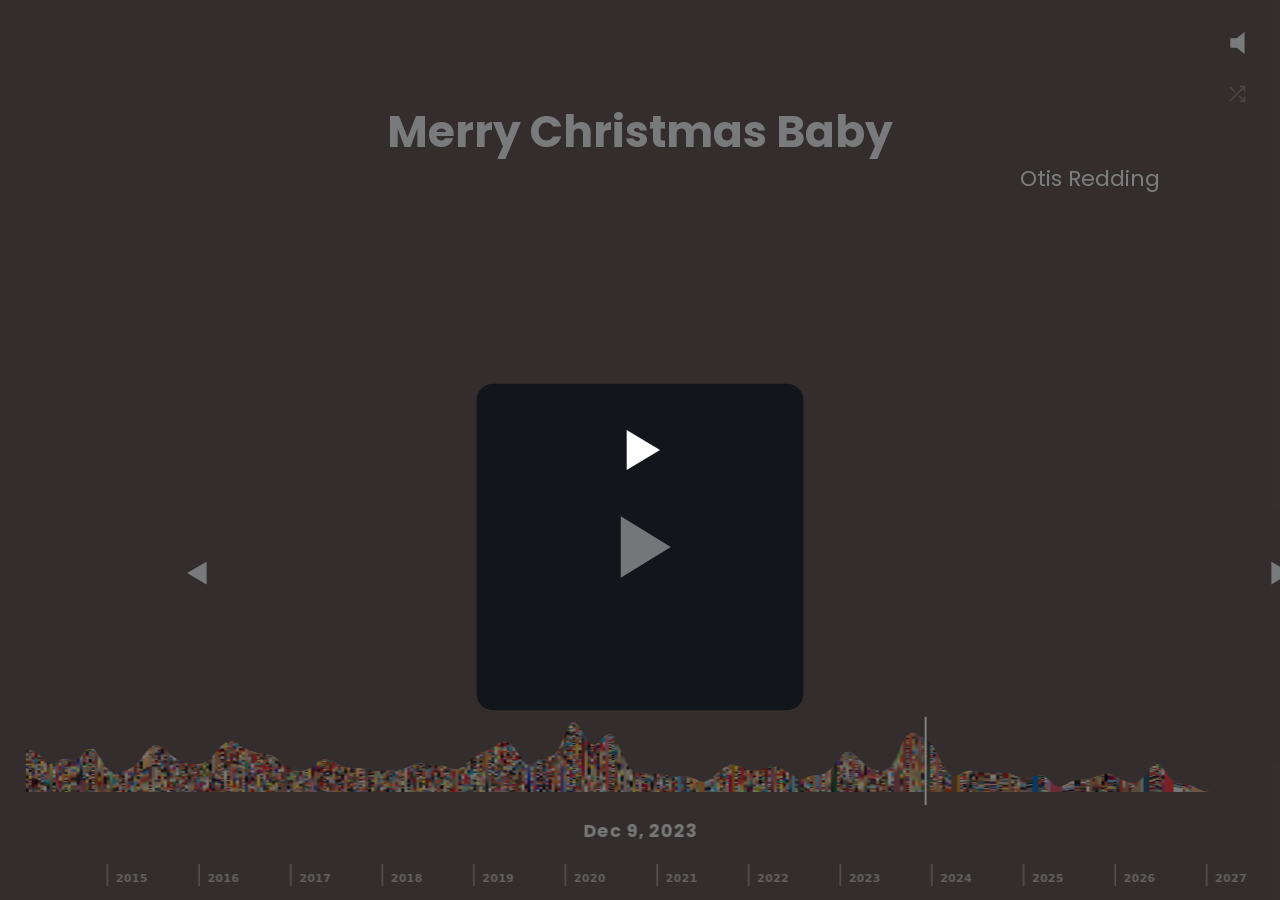
==== index.html @ dbf4e752 "Next / Last / shuffle step / song end skip the handoff delay; preconnect to api.spotify.com Co-Autho" ====
<!DOCTYPE html>
<html lang="en">
<head>
<meta charset="UTF-8">
<meta name="viewport" content="width=device-width, initial-scale=1.0, maximum-scale=1.0, user-scalable=no">
<title>SpottyPotty</title>
<!-- Dev-mode gating script, copied verbatim from .claude/TEMPLATE_DEV_PANEL.html
     (search "isDevAllowed" there if this ever needs to change -- keep both
     copies in sync, they can't share one declaration; see the template's own
     MAINTENANCE note). -->
<script>
    (function() {
        var isDevAllowed = location.protocol === 'file:' ||
            location.hostname === 'localhost' ||
            location.hostname === '127.0.0.1' ||
            new URLSearchParams(location.search).get('dev') === '1';
        if (isDevAllowed) document.documentElement.classList.add('dev-mode');
    })();
</script>
<link rel="preconnect" href="https://fonts.googleapis.com">
<link rel="preconnect" href="https://fonts.gstatic.com" crossorigin>
<link rel="stylesheet" href="https://fonts.googleapis.com/css2?family=Inter:wght@400;700&family=Roboto:wght@400;700&family=Montserrat:wght@400;700&family=Poppins:wght@400;700&family=Lato:wght@400;700&family=Raleway:wght@400;700&family=Nunito:wght@400;700&family=Space+Grotesk:wght@400;700&family=Oswald:wght@400;700&family=Bebas+Neue&family=Playfair+Display:wght@400;700&family=Merriweather:wght@400;700&family=Lora:wght@400;700&family=DM+Serif+Display&family=Pacifico&family=Permanent+Marker&family=Orbitron:wght@400;700&family=Space+Mono:wght@400;700&family=Caveat:wght@400;700&display=swap">
<!-- open the connection to Spotify's API early, so the first play request does not pay for the TLS handshake -->
<link rel="preconnect" href="https://api.spotify.com" crossorigin>
<link rel="stylesheet" href="src/style.css">
<link rel="stylesheet" href="lib/ui-engine/engine.css">
<link rel="stylesheet" href="src/app.css">
</head>
<body>


    <!-- PROJECT: your own game content goes above this block. -->

    <div id="appStage"></div>


    <button class="dev-toggle-btn" id="devToggleBtn" onclick="ensureDevPanelBuilt(); devPanel.classList.toggle('hidden')">DEV</button>

    <div class="dev-panel" id="devPanel">
        <div class="dev-panel-scroll-content">
            <div class="dev-header" id="devPanelHeader">
                <!-- Layout 2026-09-30: Sync | Copy | Reset | DEV label | Hotkey, Text Edit, Add Group, Delete, Undo, Redo, Collapse All, Collapse, Close (right). -->
                <button class="dev-header-icon-btn" id="devHeaderSyncBtn" onclick="saveDevPanelSettings()" title="Sync (Save) (S key)" data-hotkey-default="s">💾</button>
                <button class="dev-header-icon-btn" id="devHeaderCopyBtn" onclick="copyDevPanelSettings()" title="Copy Settings (C key)" data-hotkey-default="c">📋</button>
                <button class="dev-header-icon-btn" id="devHeaderResetBtn" onclick="resetDevPanelSettings()" title="Reset (R key)" data-hotkey-default="r">↺</button>
                <span class="dev-panel-title">DEV</span>
                <div class="dev-header-buttons">
                    <div class="dev-header-buttons-primary">
                    </div>
                    <div class="dev-header-buttons-secondary">
                        <button class="dev-header-icon-btn" id="devSetHotkeyBtn" title="Assign custom hotkeys to controls (click, then click a control to assign a hotkey)">⌨</button>
                        <button class="dev-header-icon-btn" id="devTextEditModeBtn" title="Toggle Label Rename Mode">✎</button>
                        <button class="dev-header-icon-btn" id="devAddGroupBtn" title="Add Group (right-click: select settings/groups to fold in)">+</button>
                        <button class="dev-header-icon-btn" id="devDeleteGroupBtn" title="Delete Group/Setting (click, then click a group or setting to delete it)">🗑</button>
                        <button class="dev-header-icon-btn" id="devUndoBtn" title="Undo (Ctrl+Z or U key) - undoes any dev panel change back to the last Sync" data-hotkey-default="u">↶</button>
                        <button class="dev-header-icon-btn" id="devRedoBtn" title="Redo (Ctrl+Shift+Z / Ctrl+Y or Y key) - redoes the last undone change" data-hotkey-default="y">↷</button>
                        <button class="dev-header-icon-btn" id="devCollapseAllBtn" title="Collapse All Groups">⊟</button>
                        <button class="dev-collapse-btn" id="devCollapseBtn" onclick="toggleDevPanelCollapsed()">▁</button>
                        <button class="dev-hide-btn" onclick="devPanel.classList.add('hidden')">X</button>
                    </div>
                </div>
            </div>

            <!-- Search (2026-09-17) - Ctrl+F-style finder for group/setting
                 names in the currently active tab, ported from DickoClicko.
                 See setupDevSearch()'s own comment for the full mechanism. -->
            <div class="dev-search-row">
                <input type="text" id="devSearchInput" class="dev-search-input" placeholder="Search..." autocomplete="off">
                <span class="dev-search-count" id="devSearchCount"></span>
            </div>

            <!-- Named Setting States (Save/Use/Rename/Delete/Set Default) -
                 per direct request, modeled on Hando's own preset
                 picker generalized to the whole panel's state - see
                 [JS-13b]'s own comment for the full account. Sits right
                 under Copy/Sync/Reset per that same request, and ABOVE
                 the Desktop/Mobile/Landscape tabs below so it stays put
                 regardless of which tab is active (direct request
                 2026-10-15). Wrapped in a collapsible "Saved Dev Settings"
                 group (2026-09-14, direct request, also making this whole
                 feature mandatory standard scaffolding - CLAUDE.md §12d)
                 - a single, PANEL-LEVEL group (not tripled per tab, unlike
                 Dev Panel/Debug - a saved state snapshot covers the whole
                 panel across all 3 tabs at once, so there's only ever one
                 of these, and the 3 tabs already share this one list by
                 construction). Deliberately NOT part of the per-tab
                 reorderable group system (setupDragReorder/section-order
                 persistence/drag-handle-injection are all scoped to
                 search inside #desktopTabContent etc. - this sits outside
                 all 3, same level as Copy/Sync/Reset and Text Edit Mode
                 below) - just reuses the plain .dev-section/-title/
                 -content markup for its collapse/expand behavior, since
                 toggleSection() itself has no dependency on where in the
                 DOM its target lives.
                 CORRECTED 2026-10-15: migrated off a bespoke <select> +
                 5 onclick-wired functions onto the SAME generic
                 type:'list-picker' control every Saved Poses/Cameras/etc.
                 already uses (buildSavedDevSettingsListPicker(), [JS-13b]
                 below) - gets Rename, multi-select Delete, and the new
                 runtime Default (CLAUDE.md §12r-adjacent) for free,
                 instead of re-deriving each one a second time for this
                 one bespoke control. The empty content div below is
                 populated by that function at init time. -->
            <div class="dev-section">
                <div class="dev-section-title" id="devSavedSettingsGroupTitle" onclick="toggleSection(this)">▶ Saved Dev Settings</div>
                <div class="dev-section-content collapsed" id="devSavedSettingsGroupContent"></div>
            </div>

            <!-- Text Edit Mode moved to a header icon button
                 (#devTextEditModeBtn, 2026-09-16) - no longer a standalone
                 checkbox row here. captureFullDevPanelState()/
                 applyFullDevPanelState() already track textEditModeEnabled
                 as its own top-level field regardless of where its control
                 lives in the DOM, so this move needed no change to
                 Copy/Sync/Reset. -->
            <div class="dev-tabs">
                <button class="dev-tab-btn active" id="devTabDesktopBtn" onclick="switchDevPanelTab('desktop')">DESKTOP</button>
                <button class="dev-tab-btn" id="devTabMobileBtn" onclick="switchDevPanelTab('mobile')">MOBILE</button>
                <button class="dev-tab-btn" id="devTabLandscapeBtn" onclick="switchDevPanelTab('landscape')">LANDSCAPE</button>
            </div>

            <div id="desktopTabContent">
                <!-- The built-in "Dev Panel" group is always placed FIRST
                     by default (its own static markup position, first
                     child of this tab, per CLAUDE.md Section 12i) - a
                     project's own render*Controls() calls only ever
                     APPEND new groups after it (see this file's own
                     top-of-file usage note step 3), so it stays first
                     unless a user explicitly drags it elsewhere. -->
                <div class="dev-section">
                    <div class="dev-section-title" onclick="toggleSection(this)" data-sid="Dev Panel">▶ Dev Panel</div>
                    <div class="dev-section-content collapsed"></div>
                </div>
                <!-- 2nd mandatory built-in group, same standing-scaffolding
                     status as "Dev Panel" above (CLAUDE.md §12i-1, added
                     2026-09-14, direct request: "any new project MUST
                     include the Dev Panel settings group as well as the
                     Debug Group") - holds the built-in Mouse Log feature
                     ([JS-13c], desktop-tab-only instance) plus whatever
                     debug toggles a project adds later. -->
                <div class="dev-section">
                    <div class="dev-section-title" onclick="toggleSection(this)" data-sid="Debug">▶ Debug</div>
                    <div class="dev-section-content collapsed"></div>
                </div>
                <!-- PROJECT: your own groups go here, or are appended by your own render*Controls() calls. -->
            </div>

            <div id="mobileTabContent" class="hidden">
                <div class="dev-section">
                    <div class="dev-section-title" onclick="toggleSection(this)" data-sid="Dev Panel">▶ Dev Panel</div>
                    <div class="dev-section-content collapsed"></div>
                </div>
                <div class="dev-section">
                    <div class="dev-section-title" onclick="toggleSection(this)" data-sid="Debug">▶ Debug</div>
                    <div class="dev-section-content collapsed"></div>
                </div>
            </div>

            <div id="landscapeTabContent" class="hidden">
                <div class="dev-section">
                    <div class="dev-section-title" onclick="toggleSection(this)" data-sid="Dev Panel">▶ Dev Panel</div>
                    <div class="dev-section-content collapsed"></div>
                </div>
                <div class="dev-section">
                    <div class="dev-section-title" onclick="toggleSection(this)" data-sid="Debug">▶ Debug</div>
                    <div class="dev-section-content collapsed"></div>
                </div>
            </div>
        </div>

        <div class="dev-panel-resize-edge edge-top" id="devPanelResizeTop"></div>
        <div class="dev-panel-resize-edge edge-bottom" id="devPanelResizeBottom"></div>
        <div class="dev-panel-resize-edge edge-left" id="devPanelResizeLeft"></div>
        <div class="dev-panel-resize-edge edge-right" id="devPanelResizeRight"></div>
        <div class="dev-panel-resize-corner corner-tl" id="devPanelResizeTL"></div>
        <div class="dev-panel-resize-corner corner-tr" id="devPanelResizeTR"></div>
        <div class="dev-panel-resize-corner corner-bl" id="devPanelResizeBL"></div>
        <div class="dev-panel-resize-corner corner-br" id="devPanelResizeBR"></div>
    </div>

    <!-- PROJECT: your own game content goes below this block. -->


    <script type="module" src="src/main.js"></script>
    <script src="src/devpanel/devPanel.js?v=1"></script>
</body>
</html>
---- src/style.css ----
/* ============================================================
   PART 1 -- verbatim from .claude/TEMPLATE_DEV_PANEL.html's <style>
   block. Fix a dev-panel bug in the template first (via
   .claude/scripts/edit-template-dev-panel.js), then re-copy this
   block -- don't patch it here directly (CLAUDE.md S12).
   ============================================================ */
    * { box-sizing: border-box; }
    body { margin: 0; font-family: sans-serif; background: #111; color: #eee; }

    /* ================================================================
       DEV PANEL — chrome only, no project-specific rules below this
       point until the bottom "caps toggle" block, which is itself
       generic (applies to whatever the panel's own text happens to be).
       ================================================================ */

    /* ============================================================
       [CSS-1] PANEL BOX — POSITION & SIZE
       ============================================================ */
    /* Position/size are held in 2 CSS custom properties (see JS,
       DEV_PANEL_LAYOUT) rather than plain inline styles, so a project
       can persist them (they're already included in the default
       localStorage save/load) without the panel's own code needing to
       know anything about how a project stores state. */
    .dev-panel {
        position: fixed;
        left: calc(var(--dev-panel-left-px, 20) * 1px);
        top: calc(var(--dev-panel-top-px, 20) * 1px);
        background: var(--dev-panel-bg-color, #000);
        opacity: var(--dev-panel-opacity, 1);
        color: #fff;
        padding: 15px;
        width: calc(var(--dev-panel-width-px, 340) * 1px);
        height: calc(var(--dev-panel-height-px, 520) * 1px);
        min-width: 160px;
        min-height: 120px;
        max-width: 92vw;
        max-height: 92vh;
        font-size: calc(var(--dev-setting-title-font-size-px, 12) * 1px);
        z-index: 99999;
        font-family: var(--dev-panel-font-family, monospace);
        border-left: 2px solid var(--dev-accent-color, #0ff);
        /* Hidden by default (not `flex`) so a non-dev visitor never
           sees this panel at all, even for a flash - see the tiny
           early <head> script's own comment. html.dev-mode below
           restores it; .dev-panel.hidden's own !important (search
           there) still wins over both when the D-key/hide-button
           toggle is used, regardless of dev-mode. */
        display: none;
        flex-direction: column;
        /* Native CSS `resize` is NOT reliably touch-draggable on mobile
           browsers, so this uses 8 custom pointer-events-driven handles
           (4 edges + 4 corners) instead — see setupPanelResizeHandle().
           overflow stays visible here (not on this element) so the
           handles' own negative-offset straddle-the-border portion
           isn't clipped away — see .dev-panel-scroll-content below for
           where the actual scrolling happens. */
        resize: none;
    }
    @media (max-width: 767px) {
        .dev-panel { max-width: 85vw; max-height: 80vh; }
    }
    .dev-panel-scroll-content {
        flex: 1;
        min-height: 0;
        overflow: auto;
        display: flex;
        flex-direction: column;
        scrollbar-color: var(--dev-accent-color, #0ff) #000;
        scrollbar-width: thin;
    }
    .dev-panel-scroll-content::-webkit-scrollbar { width: 10px; }
    .dev-panel-scroll-content::-webkit-scrollbar-track { background: #000; }
    .dev-panel-scroll-content::-webkit-scrollbar-thumb { background: var(--dev-accent-color, #0ff); border-radius: 5px; }

    /* ============================================================
       [CSS-2] COLLAPSED STATE
       ============================================================ */
    /* Collapsed = header-only (distinct from fully hidden, .dev-panel.hidden,
       toggled by the Hide button / D key). .dev-header lives INSIDE
       .dev-panel-scroll-content (needed for its own position:sticky),
       so this targets the scroll-content's children EXCEPT the header,
       not the wrapper itself — hiding the wrapper would hide the header
       (and its own re-expand button) too. */
    .dev-panel.panel-collapsed {
        height: auto !important;
        min-height: 0;
    }
    .dev-panel.panel-collapsed .dev-header {
        padding-bottom: 0;
        margin-bottom: 0;
        align-items: center;
        position: static;
    }
    .dev-panel.panel-collapsed .dev-panel-scroll-content {
        flex: 0 1 auto;
        overflow: visible;
    }
    .dev-panel.panel-collapsed .dev-panel-scroll-content > *:not(.dev-header),
    .dev-panel.panel-collapsed .dev-panel-resize-edge,
    .dev-panel.panel-collapsed .dev-panel-resize-corner {
        display: none !important;
    }

    /* ============================================================
       [CSS-3] RESIZE HANDLES — EDGES & CORNERS
       ============================================================ */
    /* 4 edge strips + 4 corner squares, straddling the panel's own
       border (-6px to +6px) rather than sitting flush inside it — a
       flush-inside handle falls short of the panel's true visual edge
       whenever a native scrollbar is rendering there (scrollbars
       intercept clicks before they ever reach the DOM). Corners sit
       above the edges (z-index) so a corner drag always wins over an
       adjacent edge's hit zone. Sized for real touch targets (20px,
       well under nothing — under the ~44px platforms recommend, but
       matching what real-device testing on this pattern converged on;
       widen further per-project if needed). */
    .dev-panel-resize-edge {
        position: absolute;
        z-index: 2;
        touch-action: none;
        -webkit-touch-callout: none;
    }
    .dev-panel-resize-edge.edge-top, .dev-panel-resize-edge.edge-bottom {
        left: 16px; right: 16px; height: 20px; cursor: ns-resize;
    }
    .dev-panel-resize-edge.edge-top { top: -6px; }
    .dev-panel-resize-edge.edge-bottom { bottom: -6px; }
    .dev-panel-resize-edge.edge-left, .dev-panel-resize-edge.edge-right {
        top: 16px; bottom: 16px; width: 20px; cursor: ew-resize;
    }
    .dev-panel-resize-edge.edge-left { left: -6px; }
    .dev-panel-resize-edge.edge-right { right: -6px; }

    .dev-panel-resize-corner {
        position: absolute;
        z-index: 3;
        width: 20px;
        height: 20px;
        touch-action: none;
        -webkit-touch-callout: none;
    }
    .dev-panel-resize-corner.corner-tl { top: -6px; left: -6px; cursor: nwse-resize; }
    .dev-panel-resize-corner.corner-tr { top: -6px; right: -6px; cursor: nesw-resize; }
    .dev-panel-resize-corner.corner-bl { bottom: -6px; left: -6px; cursor: nesw-resize; }
    .dev-panel-resize-corner.corner-br { bottom: -6px; right: -6px; cursor: nwse-resize; }

    /* Small visible grip icon per corner, inset 8px from the handle's
       own -6px-offset box so it sits inside the panel's real edge.
       Stripe direction matches each corner's own resize diagonal. */
    .dev-panel-resize-corner::after {
        content: ''; position: absolute; width: 7px; height: 7px; opacity: 0.7;
    }
    .dev-panel-resize-corner.corner-tl::after { top: 8px; left: 8px; }
    .dev-panel-resize-corner.corner-tr::after { top: 8px; right: 8px; }
    .dev-panel-resize-corner.corner-bl::after { bottom: 8px; left: 8px; }
    .dev-panel-resize-corner.corner-br::after { bottom: 8px; right: 8px; }
    .dev-panel-resize-corner.corner-tl::after, .dev-panel-resize-corner.corner-br::after {
        background-image: repeating-linear-gradient(135deg, var(--dev-accent-color, #0ff) 0 2px, transparent 2px 6px);
    }
    .dev-panel-resize-corner.corner-tr::after, .dev-panel-resize-corner.corner-bl::after {
        background-image: repeating-linear-gradient(45deg, var(--dev-accent-color, #0ff) 0 2px, transparent 2px 6px);
    }
    .dev-panel-resize-edge::after {
        content: ''; position: absolute; background: var(--dev-accent-color, #0ff); opacity: 0.7; border-radius: 1px;
    }
    .dev-panel-resize-edge.edge-top::after, .dev-panel-resize-edge.edge-bottom::after {
        left: 50%; top: 50%; width: 14px; height: 3px; transform: translate(-50%, -50%);
    }
    .dev-panel-resize-edge.edge-left::after, .dev-panel-resize-edge.edge-right::after {
        left: 50%; top: 50%; width: 3px; height: 14px; transform: translate(-50%, -50%);
    }

    /* ============================================================
       [CSS-4] HIDDEN STATE & TAB VISIBILITY
       ============================================================ */
    .dev-panel.hidden { display: none !important; }
    /* Restores visibility for a dev-allowed visitor only - see the
       tiny early <head> script that sets this class, and .dev-panel's
       own base-rule comment above. */
    html.dev-mode .dev-panel { display: flex; }

    /* Tab-content visibility, one rule per registered tab. If you add/
       rename tabs (see DEV_PANEL_TABS in the JS), add a matching rule
       here — this couldn't be written as one generic attribute selector
       cleanly without extra plumbing, so it's left as literal per-tab
       rules matching DEV_PANEL_TABS' own default 3 names. */
    #desktopTabContent.hidden, #mobileTabContent.hidden, #landscapeTabContent.hidden {
        display: none !important;
    }

    /* ============================================================
       [CSS-5] HEADER — TITLE, DRAG BAR, COLLAPSE/HIDE BUTTONS
       ============================================================ */
    /* Header: drag handle for moving the panel. The whole bar is the
       hit-target (not just the title text) — see the pointerdown
       listener's own button-guard in JS for why buttons still work
       normally. touch-action:none + the -webkit- prefixed selection/
       callout suppression are all needed for a reliable touch-drag on
       iOS Safari specifically (confirmed via real device testing). */
    .dev-header {
        cursor: grab;
        user-select: none;
        -webkit-user-select: none;
        -webkit-touch-callout: none;
        touch-action: none;
        margin-bottom: 10px;
        color: #0ff;
        font-weight: bold;
        /* Own background, decoupled from the panel body's Background
           Color (previously just inherited through since this had none
           of its own) — Accent Color #2, direct request 2026-09-28. */
        background: var(--dev-accent-color-2, #26253a);
        position: sticky;
        top: 0;
        /* No explicit z-index here before - `position: sticky` alone
           keeps an element visually PINNED during scroll, but doesn't
           guarantee it PAINTS above its siblings: with both at the
           default z-index:auto, normal DOM-order stacking applies, and
           later siblings (every row/group below the header, scrolled up
           to visually overlap it) paint on top. Ported from Clicko
           (2026-09-19, "The top label and all its buttons should always
           display above everything else within. right now when i scroll
           down, the contents block the label buttn"). Comfortably above
           anything else inside .dev-panel-scroll-content (the highest
           sibling z-index there, .dev-group-drag-handle, is 1). */
        z-index: 50;
        background: rgba(0,0,0,0.95);
        padding-bottom: 10px;
        display: flex;
        justify-content: space-between;
        align-items: flex-start;
    }
    .dev-header.dragging { cursor: grabbing; }
    .dev-panel-title {
        font-size: calc(var(--dev-panel-title-font-size-px, 16) * 1px);
        color: var(--dev-panel-title-text-color, #fff);
        letter-spacing: calc(var(--dev-panel-title-letter-spacing-px, 0) * 1px);
        line-height: var(--dev-panel-title-line-height, 1.2);
    }
    /* Bold/Capitalize toggle classes for the panel's own big "DEV" title -
       ported from Clicko's own Dev Panel group (2026-09-14, making its
       current settings the template's new standard). Class-toggle, same
       mechanism as the existing 4 caps-text toggles below - font-weight/
       text-transform have no "conditional on a custom property" form. */
    .dev-panel.dev-bold-title .dev-panel-title { font-weight: bold; }
    .dev-panel.dev-caps-title-text .dev-panel-title { text-transform: uppercase; }
    .dev-header-buttons { display: flex; gap: 4px; }
    /* The 2 button sub-containers (see the header's own HTML comment for
       the full reasoning) sit side by side on desktop, in DOM order
       (secondary then primary — Edit Text...Redo, then Copy...Close),
       reading as ONE continuous left-to-right sequence. */
    .dev-header-buttons-secondary, .dev-header-buttons-primary { display: flex; gap: 4px; }
    @media (max-width: 767px) {
        /* Same DOM order, but flipped top-to-bottom instead of left-to-
           right: primary (2nd in DOM) renders ON TOP, secondary (1st in
           DOM) renders BELOW — exactly the requested mobile split (top:
           Copy/Reset/Save/Minimize/Close; bottom: the other 6) — without
           reordering the DOM or duplicating any button. */
        .dev-header-buttons { flex-direction: column-reverse; align-items: stretch; gap: 4px; }
        .dev-header-buttons-secondary, .dev-header-buttons-primary { flex-wrap: wrap; justify-content: flex-end; }
    }
    .dev-hide-btn, .dev-collapse-btn, .dev-header-icon-btn {
        /* Decoupled from Accent Color to its own Button Color, direct
           request 2026-09-28. */
        background: var(--dev-button-color, #3a3a4a);
        /* Was a fixed #000 - decoupled to the same Button Text Color
           control every other dev-panel button below now uses
           (2026-09-14, matching Clicko's current Dev Panel group). */
        color: var(--dev-panel-button-text-color, #000);
        border: none;
        border-radius: 3px;
        width: 22px;
        min-height: calc(var(--dev-button-height-px, 22) * 1px);
        padding-top: calc(var(--dev-button-text-border-px, 0) * 1px);
        padding-bottom: calc(var(--dev-button-text-border-px, 0) * 1px);
        display: flex;
        align-items: center;
        justify-content: center;
        font-size: 14px;
        line-height: var(--dev-button-text-line-height, 1.2);
        letter-spacing: calc(var(--dev-button-text-letter-spacing-px, 0) * 1px);
        cursor: pointer;
        flex-shrink: 0;
    }
    .dev-hide-btn:hover, .dev-collapse-btn:hover, .dev-header-icon-btn:hover { filter: brightness(1.3); }
    /* Text Edit Mode's own ON state (no native checkbox anymore - see
       #devTextEditModeBtn's own JS comment) and Add Group's "armed"
       (right-clicked, waiting for a selection) state both read the same
       way - a visibly pressed/inverted look distinct from the plain
       icon-button default above. */
    .dev-header-icon-btn.active, .dev-header-icon-btn.armed {
        outline: 2px solid var(--dev-panel-button-text-color, #000);
        outline-offset: -2px;
    }

    /* ============================================================
       [CSS-HOTKEYS] HOTKEY BADGE STYLING
       ============================================================ */
    .dev-hotkey-badge {
        display: inline-block;
        font-size: 10px;
        font-weight: bold;
        padding: 2px 6px;
        border-radius: 3px;
        background-color: rgba(100, 150, 255, 0.3);
        color: var(--dev-panel-button-text-color, #000);
        border: 1px solid rgba(100, 150, 255, 0.6);
        margin-right: 4px;
        white-space: nowrap;
        cursor: pointer;
    }
    .dev-hotkey-badge:hover {
        background-color: rgba(100, 150, 255, 0.5);
        border-color: rgba(100, 150, 255, 0.9);
    }

    .dev-hotkey-input {
        width: 40px;
        height: 20px;
        padding: 2px 4px;
        font-size: 12px;
        margin-right: 4px;
        border: 2px solid rgba(100, 150, 255, 0.8);
        background-color: rgba(100, 150, 255, 0.1);
        color: var(--dev-panel-button-text-color, #000);
        border-radius: 3px;
    }

    /* ============================================================
       [CSS-6] TABS
       ============================================================ */
    .dev-tabs { display: flex; gap: 4px; margin: 8px 0; }
    .dev-tab-btn {
        flex: 1;
        background: #222;
        /* Was --dev-accent-color, both here and in .active below - now a
           dedicated Tab Text Color control that follows the SAME value
           regardless of active/pressed state (2026-09-14, matching
           Clicko's own current Dev Panel group - direct follow-up there:
           "make them all follow the text color i set regardless of press
           state"). */
        color: var(--dev-tab-text-color, #0ff);
        border: 1px solid var(--dev-accent-color, #0ff);
        border-radius: 3px;
        min-height: calc(var(--dev-button-height-px, 22) * 1px);
        padding-top: calc(var(--dev-button-text-border-px, 0) * 1px);
        padding-bottom: calc(var(--dev-button-text-border-px, 0) * 1px);
        display: flex;
        align-items: center;
        justify-content: center;
        font-family: var(--dev-panel-font-family, monospace);
        font-size: calc(var(--dev-tab-font-size-px, 12) * 1px);
        letter-spacing: calc(var(--dev-tab-text-letter-spacing-px, 0) * 1px);
        line-height: var(--dev-tab-line-height, 1.2);
        cursor: pointer;
    }
    .dev-panel.dev-bold-tab .dev-tab-btn { font-weight: bold; }
    .dev-tab-btn.active { background: var(--dev-accent-color, #0ff); color: var(--dev-tab-text-color, #000); }

    /* "+ Add Group" - styled like the tab buttons above (same border/
       font/bold/height), but background is the group-label-bar's own
       color (--dev-group-label-bg-color, also driving .dev-section-title
       below) instead of the tabs' plain #222 - per direct request, so
       the button visually reads as "the thing that adds one of these
       label bars." Margin top/bottom both 10px so the gap between this
       button and the tab row above it equals the gap between the tab
       row and the Copy/Sync/Reset row above THAT (8px .dev-tabs margin +
       10px here = 18px either side) - per direct request. */
    .dev-add-group-btn {
        display: flex;
        width: 100%;
        background: var(--dev-group-label-bg-color, #134e4a);
        /* Text color deliberately decoupled from --dev-accent-color
           (border still uses accent, unchanged) - Accent Color and
           Group Label Bg Color are two independently user-editable
           pickers that can legitimately end up equal, which makes this
           button's text invisible against its own background while the
           accent-colored border still makes it look like a working,
           empty button (real incident: Clicko's own deployed panel hit
           this exact collision - see its own copy of this comment).
           Same fix as .dev-section-title's own Group Text Color control
           - text color for anything painted on --dev-group-label-bg-color
           must never itself be --dev-accent-color. */
        color: var(--dev-panel-non-title-text-color, #fff);
        border: 1px solid var(--dev-accent-color, #0ff);
        border-radius: 3px;
        min-height: calc(var(--dev-button-height-px, 22) * 1px);
        padding-top: calc(var(--dev-button-text-border-px, 0) * 1px);
        padding-bottom: calc(var(--dev-button-text-border-px, 0) * 1px);
        align-items: center;
        justify-content: center;
        font-family: var(--dev-panel-font-family, monospace);
        font-size: calc(var(--dev-tab-font-size-px, 12) * 1px);
        font-weight: bold;
        letter-spacing: calc(var(--dev-tab-text-letter-spacing-px, 0) * 1px);
        cursor: pointer;
        margin: 10px 0;
    }
    .dev-add-group-btn:hover { filter: brightness(1.3); }

    /* ============================================================
       [CSS-7] TOGGLE BUTTON & COPY/SAVE/RESET BUTTONS
       ============================================================ */
    .dev-toggle-btn {
        /* Hidden by default, same reasoning/mechanism as .dev-panel's
           own comment above - html.dev-mode restores it. */
        display: none;
        position: fixed;
        bottom: 10px;
        right: 10px;
        z-index: 100000;
        background: var(--dev-accent-color, #0ff);
        color: var(--dev-panel-button-text-color, #000);
        border: none;
        border-radius: 4px;
        padding: 6px 10px;
        font-family: monospace;
        font-size: 11px;
        font-weight: bold;
        cursor: pointer;
        opacity: 0.85;
    }
    html.dev-mode .dev-toggle-btn { display: inline-block; }
    .dev-toggle-btn:hover { opacity: 1; }

    .dev-buttons { display: flex; align-items: center; gap: 5px; margin-bottom: 10px; }
    .dev-save-sync-status { font-size: calc(var(--dev-setting-title-font-size-px, 12) * 1px); white-space: nowrap; flex-shrink: 0; }
    .dev-buttons button {
        flex: 1;
        min-height: calc(var(--dev-button-height-px, 22) * 1px);
        padding-top: calc(var(--dev-button-text-border-px, 0) * 1px);
        padding-bottom: calc(var(--dev-button-text-border-px, 0) * 1px);
        display: flex;
        align-items: center;
        justify-content: center;
        font-size: calc(var(--dev-button-text-font-size-px, 10) * 1px);
        background: var(--dev-button-color, #3a3a4a);
        /* Was a fixed #000 - decoupled to its own independent Button Text
           Color control (2026-09-14, matching Clicko's current Dev Panel
           group). */
        color: var(--dev-panel-button-text-color, #000);
        border: none;
        border-radius: 3px;
        cursor: pointer;
        letter-spacing: calc(var(--dev-button-text-letter-spacing-px, 0) * 1px);
        line-height: var(--dev-button-text-line-height, 1.2);
    }
    .dev-panel.dev-bold-button .dev-buttons button,
    .dev-panel.dev-bold-button .dev-hide-btn,
    .dev-panel.dev-bold-button .dev-collapse-btn {
        font-weight: bold;
    }
    .dev-buttons button:hover { filter: brightness(1.3); }

    /* Dev panel search (2026-09-17) - Ctrl+F-style group/setting finder,
       ported from DickoClicko's own dpSearchInput/dpSearchCount, adapted
       to this template's tab-scoped .dev-section/.dev-row DOM shape (see
       setupDevSearch()'s own comment for the full mechanism/adaptation
       notes). Sits between Copy/Sync/Reset and "Saved Dev Settings" -
       panel-level chrome, not tripled per tab. */
    .dev-search-row { display: flex; align-items: center; gap: 5px; margin-bottom: 10px; }
    .dev-search-input {
        flex: 1;
        min-width: 0;
        min-height: calc(var(--dev-button-height-px, 22) * 1px);
        font-size: calc(var(--dev-setting-title-font-size-px, 12) * 1px);
        background: #0f0f18;
        color: var(--dev-panel-non-title-text-color, #aaa);
        border: 1px solid var(--dev-accent-color, #0ff);
        border-radius: 3px;
        padding: 2px 6px;
    }
    .dev-search-count { flex-shrink: 0; font-size: calc(var(--dev-setting-title-font-size-px, 12) * 0.85px); color: var(--dev-panel-non-title-text-color, #aaa); min-width: 40px; text-align: right; }
    /* Only the CURRENT match is ever highlighted at a time (see
       setupDevSearch()'s own comment on why) - outline, not border, so it
       never shifts layout, same reasoning as .dev-selected. */
    .dev-search-highlight-active {
        outline: 2px solid #ffb400;
        outline-offset: 1px;
        background: color-mix(in srgb, #ffb400 25%, transparent);
        border-radius: 2px;
    }

    /* ============================================================
       [CSS-8] GROUPS & SETTING ROWS
       ============================================================ */
    /* position:relative — positioning context for .dev-group-drag-handle
       below, a SIBLING of .dev-section-title (not a child — the title's
       own rename mechanism rewrites its entire textContent, which would
       silently delete a child element the first time a group is ever
       renamed; same reasoning the group-cascade checkbox's own
       withPreservedTitleCheckbox() helper exists for — but a checkbox
       that belongs INSIDE the title's own text flow needs that preserve/
       restore treatment, while an icon that just needs to sit in a fixed
       corner is simpler as a plain sibling, no reattachment machinery
       needed at all). */
    .dev-section { margin-bottom: 15px; position: relative; }
    /* Direct request 2026-09-28: this ONE group's title uses Accent
       Color #2 specifically, rather than the generic Group Label
       Background Color every other group's title uses. */
    #devSavedSettingsGroupTitle { background: var(--dev-accent-color-2, #26253a); }
    .dev-section-title {
        /* FIX (found on Handyset, 2026-09-21 -- same "genuine template
           bug" class as the group-cascade-checkbox display:none fix
           above): .dev-group-cascade-checkbox is appended as a CHILD of
           this element (title.appendChild(...) in the JS below) and
           positioned `position:absolute; top:50%; right:52px` -- but this
           rule never declared its own `position`, so it defaulted to
           `static` and the checkbox's absolute positioning escaped past
           it to the next positioned ancestor, `.dev-section` (spanning
           the WHOLE group including all its content, not just the title
           bar). `top:50%` then resolved against that much taller box,
           visually landing the checkbox somewhere in the middle of the
           group's own settings rows on any project this template ships
           to -- a literal "ghost checkbox" floating among unrelated
           controls, reported live on Handyset both as "ghost checkboxes"
           and, separately, as "some checkboxes aren't aligned to the
           right edge of the dev panel" (the same bug, two symptoms).
           `position:relative` here gives the checkbox the correct, much
           smaller anchor (this title bar itself), so top:50%/right:52px
           now center it vertically in the title bar and flush it against
           the title bar's own right inner edge, in the same reserved
           right-padding strip as the lock icon (right:8px) and undock
           button (right:30px) below. Live-verified on Handyset at 2
           different nesting depths (a top-level group and a nested
           subgroup) after this fix -- both checkboxes landed on their own
           title bars, correctly aligned to each other. */
        position: relative;
        /* Was a fixed accent-color reference - decoupled to its own
           independent Group Text Color control (2026-09-14, matching
           Clicko's own current Dev Panel group, which made this exact
           change for the same "shouldn't have to be tied to Accent
           Color" reason). */
        color: var(--dev-panel-group-text-color, #0ff);
        font-size: calc(var(--dev-group-title-font-size-px, 13) * 1px);
        letter-spacing: calc(var(--dev-group-text-letter-spacing-px, 0) * 1px);
        line-height: var(--dev-group-text-line-height, 1.2);
        margin-bottom: 8px;
        cursor: pointer;
        user-select: none;
        /* Left padding widened to reserve room for .dev-group-drag-handle
           (absolutely positioned at left:8px) so it doesn't sit on top of
           the collapse arrow (▼/▶), always the title's own first
           character. */
        padding: 5px 5px 5px 22px;
        background: var(--dev-group-label-bg-color, #134e4a);
        border-radius: 3px;
        /* The title itself is no longer a drag handle — reordering now
           starts only from the dedicated .dev-group-drag-handle icon
           (per CLAUDE.md §12n's own "the far-left icon only" convention,
           ported from Clicko's own identical fix — see that project's
           CHANGELOG for the direct request this came from). Since
           nothing here starts a drag anymore, the old touch-action
           tradeoff this comment used to document doesn't apply to THIS
           element at all — it moved to the new handle icon itself, which
           is small enough that marking IT touch-action:none doesn't cost
           scrolling the rest of the panel the way marking the whole
           title bar once would have. */
    }
    .dev-section-title:hover { filter: brightness(1.3); }
    /* font-weight was previously a hardcoded, always-on "bold" - now a
       real toggle (default true, matching Clicko's own groupBold
       default), same class-toggle mechanism as the 4 existing caps-text
       toggles below. */
    .dev-panel.dev-bold-group .dev-section-title { font-weight: bold; }
    /* Corrected 2026-09-16 (direct report: "the group and settings drag
       icon has weird placement throughout. for subfolders, its too far
       left, for top level folders its slightly too far to the right and
       too high. they should always be centered in the empty space
       between the title and the edge of the box"). The old version used
       fixed top:5px/left:8px offsets tuned by eye for ONE nesting depth -
       wrong at every OTHER depth, since a nested .dev-section-title runs
       at 0.85x font-size (see ".dev-section-content > .dev-section >
       .dev-section-title" below) while the icon's own left offset never
       adjusted for that. Now spans the FULL reserved gutter - top:0,
       bottom:0 (full title-bar height) and width:22px (exactly
       .dev-section-title's own padding-left reservation, unchanged by
       nesting depth) - and centers its glyph inside that box with flex,
       so it's correctly centered at every depth and every group-title
       font size, not just the one this was originally eyeballed against. */
    .dev-group-drag-handle {
        position: absolute;
        top: 0;
        left: 0;
        width: 22px;
        /* Corrected 2026-09-16: `bottom: 0` (spanning .dev-section's own
           FULL height, positioning-context ancestor) made the handle
           stretch down the entire group INCLUDING all its content/nested
           subgroups, not just the title bar - confirmed live via
           getBoundingClientRect() (a content-heavy group's handle was
           ~350px tall, vertically centered nowhere near the actual
           title). This mirrors .dev-section-title's OWN box-height
           formula exactly instead (10px = its 5px top + 5px bottom
           padding, plus font-size * line-height for its one line of
           text) so the handle's box is always exactly as tall as the
           title bar it sits beside, at any font-size setting - flex
           centering inside that exact-height box is then genuinely
           correct, not just close. The 0.85x nested-title font-size
           override two rules below has its own matching handle-height
           override right after it, for the same reason. */
        height: calc(10px + var(--dev-group-title-font-size-px, 13) * 1px * var(--dev-group-text-line-height, 1.2));
        display: flex;
        align-items: center;
        justify-content: center;
        font-size: calc(var(--dev-group-title-font-size-px, 13) * 1px);
        line-height: 1;
        cursor: grab;
        user-select: none;
        z-index: 1;
        opacity: 0.75;
        touch-action: none;
    }
    .dev-group-drag-handle:hover { opacity: 1; }
    .dev-group-drag-handle:active { cursor: grabbing; }
    /* Undock (2026-09-19, direct request: "next to the lock button per
       settings group, provide a 'undock' button that undocks that one
       setting group and allows me to use it, visibly as a differetn
       panel" - clarified "lock button" meant the group-level cascade
       sync checkbox, which sits inline right after the title TEXT, not
       at a fixed edge - see .dev-group-cascade-checkbox's own comment).
       Positioned like .dev-group-drag-handle above (a plain SIBLING of
       .dev-section-title, never a child - same "never needs preserve/
       reattach across a textContent rewrite" reasoning), mirrored to the
       title bar's RIGHT edge instead of its left, which is where the
       cascade checkbox visually ends up for most title lengths anyway -
       see toggleGroupUndock()'s own comment for the undock/dock
       mechanism itself. */
    /* Lock icon (2026-09-19, ported from Clicko - "add a lock icon that i
       can select. If selected, the settings within that group cannot be
       reordered or moved into another group"). Deliberately a SIBLING of
       .dev-section-title (added by JS, not a child of it) - same rename-
       survival reasoning as .dev-group-drag-handle/.dev-group-undock-btn
       above. Rightmost of the 3 title-bar icons, per direct layout
       request ("in order from right to left... Lock icon... Undock/Dock
       button... Then the single checkbox"). */
    .dev-group-lock-icon {
        position: absolute;
        top: 5px;
        right: 8px;
        font-size: calc(var(--dev-group-title-font-size-px, 13) * 1px);
        line-height: 1;
        cursor: pointer;
        user-select: none;
        z-index: 1;
        opacity: 0.75;
    }
    .dev-group-lock-icon:hover { opacity: 1; }
    /* Locked groups get the OPPOSITE hover behavior of an unlocked one -
       same as Clicko's own identical rule/reasoning. */
    .dev-group-lock-icon.locked { opacity: 1; }
    .dev-group-lock-icon.locked:hover { opacity: 0.5; }
    /* Shifted from right:0 to right:30px (2026-09-19) to make room for the
       Lock icon above, per the same layout request - middle of the 3. */
    .dev-group-undock-btn {
        position: absolute;
        top: 0;
        right: 30px;
        width: 22px;
        height: calc(10px + var(--dev-group-title-font-size-px, 13) * 1px * var(--dev-group-text-line-height, 1.2));
        display: flex;
        align-items: center;
        justify-content: center;
        font-size: calc(var(--dev-group-title-font-size-px, 13) * 1px);
        line-height: 1;
        cursor: pointer;
        user-select: none;
        z-index: 1;
        opacity: 0.75;
        /* Direct request 2026-09-28. */
        color: var(--dev-accent-color-3, #7ec8e3);
    }
    .dev-group-undock-btn:hover { opacity: 1; }
    .dev-section-content > .dev-section > .dev-group-undock-btn {
        height: calc(10px + var(--dev-group-title-font-size-px, 13) * 0.85px * var(--dev-group-text-line-height, 1.2));
    }
    /* Widened from 5px to 26px to reserve room for the undock button
       above, mirroring the LEFT padding's own 22px reservation for the
       drag handle - widened again (2026-09-19) from 26px to 78px to also
       fit the Lock icon and the now-absolutely-positioned cascade
       checkbox, both landing in this same reserved strip. */
    .dev-section-title {
        padding-right: 78px;
    }
    /* A group's title/content while it's living inside its own floating
       panel instead of the main dev panel - dims the (now-redundant,
       since the floating panel has its own) drag handle and hides the
       undock button's stale state briefly during the move; mostly a
       marker class for other selectors/JS to key off if needed later. */
    .dev-section.dev-group-undocked {
        opacity: 0.97;
    }
    /* Floating panel a group's content lives in while undocked. Mirrors
       .dev-panel's own visual chrome (background/border/font) but with
       independent position/size, held as plain inline styles (not the
       --dev-panel-*-px custom properties, which are specific to the ONE
       main panel) since multiple groups can be undocked into multiple
       independent floating panels at once. Session-only by design - no
       persistence across reload (see toggleGroupUndock()'s own comment) -
       so it deliberately does NOT hook into the localStorage save/load
       path the main panel's own position/size does. */
    .dev-undock-panel {
        position: fixed;
        background: var(--dev-panel-bg-color, #000);
        color: #fff;
        padding: 15px;
        min-width: 160px;
        min-height: 120px;
        max-width: 92vw;
        max-height: 92vh;
        font-size: calc(var(--dev-setting-title-font-size-px, 12) * 1px);
        z-index: 99999;
        font-family: var(--dev-panel-font-family, monospace);
        border-left: 2px solid var(--dev-accent-color, #0ff);
        display: flex;
        flex-direction: column;
        resize: none;
    }
    .dev-undock-panel-header {
        cursor: grab;
        user-select: none;
        -webkit-user-select: none;
        touch-action: none;
        margin-bottom: 10px;
        color: #0ff;
        font-weight: bold;
        display: flex;
        justify-content: space-between;
        align-items: center;
        flex-shrink: 0;
        gap: 8px;
    }
    .dev-undock-panel-header.dragging { cursor: grabbing; }
    .dev-undock-panel-dock-btn {
        background: var(--dev-accent-color, #0ff);
        color: var(--dev-panel-button-text-color, #000);
        border: none;
        border-radius: 3px;
        cursor: pointer;
        padding: 2px 8px;
        font-size: 14px;
        flex-shrink: 0;
    }
    .dev-undock-panel-body {
        flex: 1;
        min-height: 0;
        overflow: auto;
        scrollbar-color: var(--dev-accent-color, #0ff) #000;
        scrollbar-width: thin;
    }
    .dev-undock-panel-body::-webkit-scrollbar { width: 10px; }
    .dev-undock-panel-body::-webkit-scrollbar-track { background: #000; }
    .dev-undock-panel-body::-webkit-scrollbar-thumb { background: var(--dev-accent-color, #0ff); border-radius: 5px; }
    .dev-section-content { display: block; margin-left: 5px; }
    /* Nested-group styling, unlimited depth (see setupDragReorder's own
       comment near devGroupNestingDepth) — a pure structural selector, no
       JS class-toggling needed. Matches a .dev-section at ANY depth, so
       indent/border-left stack additively the deeper a group nests. */
    .dev-section-content > .dev-section {
        padding-left: 10px;
        border-left: 2px solid rgba(0, 255, 255, 0.25);
    }
    .dev-section-content > .dev-section > .dev-section-title {
        font-size: calc(var(--dev-group-title-font-size-px, 13) * 0.85px);
    }
    /* Matches the 0.85x nested title font-size override directly above -
       see .dev-group-drag-handle's own comment for why this has to track
       the title's real box height exactly, not just its font-size. */
    .dev-section-content > .dev-section > .dev-group-drag-handle {
        height: calc(10px + var(--dev-group-title-font-size-px, 13) * 0.85px * var(--dev-group-text-line-height, 1.2));
    }
    /* An empty group (freshly added, or everything dragged out of it)
       needs a visible/hittable drop target even at 0 rows. */
    .dev-section-content:empty {
        min-height: 24px;
        border: 1px dashed var(--dev-accent-color, #0ff);
        opacity: 0.5;
    }
    .dev-section-content.collapsed { display: none; }

    .dev-row { display: flex; align-items: center; gap: 8px; margin-bottom: 8px; flex-wrap: wrap; }
    /* Shift+click multi-select, for folding a mix of settings/groups
       into a new group on "+ Add Group" - see setupDevGroupSelection()
       and addDevGroup()'s own comments. Outline (not border) so it never
       shifts layout/box size; a faint accent-tinted background makes a
       selected group's whole content area read as selected too, not
       just its title bar. */
    .dev-row.dev-selected, .dev-section.dev-selected {
        outline: 2px solid var(--dev-accent-color, #0ff);
        outline-offset: 2px;
        background: color-mix(in srgb, var(--dev-accent-color, #0ff) 12%, transparent);
        border-radius: 3px;
    }
    /* Dynamic Mobile/Landscape visibility/independence checkboxes -
       [JS-4b0]. Pushed to the row's own far right (margin-left:auto)
       so they read as a distinct "meta" control, separate from the
       row's own value controls; the group-level cascade version sits
       inline right after a section title's own text instead (no
       margin-left:auto there - see its own selector below). */
    /* Every checkbox in the panel — registered controls included —
       shares this one color, decoupled from Accent Color, per direct
       request 2026-09-28 (Accent Color #3). The 3 special-purpose rules
       below repeat it explicitly for clarity, but this alone already
       covers them. */
    .dev-panel input[type="checkbox"] { accent-color: var(--dev-accent-color-3, #7ec8e3); }
    .dev-visibility-checkbox, .dev-independence-checkbox {
        margin-left: auto;
        accent-color: var(--dev-accent-color-3, #7ec8e3);
        cursor: pointer;
        flex-shrink: 0;
    }
    /* Absolutely positioned (2026-09-19, was inline margin-left/vertical-
       align) - leftmost of the 3 title-bar icons, per direct layout
       request ("in order from right to left... Lock icon... Undock/Dock
       button... Then the single checkbox"). Still a CHILD of
       .dev-section-title (unchanged - still needs withPreservedTitleCheckbox()'s
       own preserve/reattach across a textContent rewrite), but position:
       absolute takes it out of that element's normal inline flow and
       positions it against the nearest POSITIONED ancestor instead
       (.dev-section-title itself has no position set, so that's
       .dev-section, same as the Lock/Undock icons above) - same visual
       right-aligned stacking as those 2 siblings, with zero DOM/JS
       attachment changes needed. */
    .dev-group-cascade-checkbox {
        position: absolute;
        /* Was top:50% + translateY(-50%) — relative to .dev-section's
           OWN total height (title + full expanded body, its real
           positioned ancestor), which only happened to look centered
           for a COLLAPSED group; expanded, or with a wrapped multi-line
           title, it drifted away from the title bar entirely. Fixed
           2026-09-28 (direct report: "keep the 'Show in Mobile'
           checkbox in line with the dock button and lock icon") to use
           the same small fixed top-offset those 2 already use instead. */
        top: 5px;
        right: 52px;
        accent-color: var(--dev-accent-color, #0ff);
        cursor: pointer;
        z-index: 1;
    }
    .dev-row-hidden-by-checkbox {
        display: none !important;
    }
    .dev-section-hidden-empty {
        display: none !important;
    }
    .dev-label {
        min-width: 140px;
        color: var(--dev-panel-non-title-text-color, #aaa);
        font-size: calc(var(--dev-setting-title-font-size-px, 12) * 1px);
        letter-spacing: calc(var(--dev-settings-text-letter-spacing-px, 0) * 1px);
        line-height: var(--dev-settings-line-height, 1.2);
    }
    .dev-panel.dev-bold-settings .dev-label { font-weight: bold; }
    /* Row-level counterpart of .dev-group-drag-handle above — same
       far-left-icon-only convention, ported from Clicko. A plain FIRST
       CHILD of .dev-row (not of .dev-label — only .dev-label's own
       textContent gets rewritten on rename, never the row's), so no
       absolute-positioning workaround is needed: .dev-row's own flex +
       8px gap already puts it at the far left for free. .dev-label is no
       longer a drag handle itself (that grab cursor moved to the new
       icon), so it goes back to a plain, non-interactive label. */
    .dev-row-drag-handle {
        cursor: grab;
        user-select: none;
        opacity: 0.6;
        flex-shrink: 0;
        touch-action: none;
    }
    .dev-row-drag-handle:hover { opacity: 1; }
    .dev-row-drag-handle:active { cursor: grabbing; }
    .dev-reorder-dragging { opacity: 0.5; }
    /* Mouse Log ([JS-13c]) live display - a plain scrollable list, one
       child <div> per entry (Copy/Save read the backing mouseLog array,
       not this DOM, so there's no DOM-vs-array divergence risk - see
       mouseLogEntryToLine()). */
    .dev-mouse-log {
        height: 140px;
        overflow-y: auto;
        background: rgba(255, 255, 255, 0.06);
        border: 1px solid var(--dev-accent-color, #0ff);
        border-radius: 4px;
        padding: 4px 6px;
        font: 10px/1.5 ui-monospace, Consolas, monospace;
        color: var(--dev-panel-non-title-text-color, #aaa);
        white-space: pre-wrap;
        word-break: break-all;
        margin-top: 4px;
    }
    .dev-mouse-log-empty { opacity: 0.6; }
    /* Generic collapsible log-box header ([JS-13d]) - direct request
       2026-10-11: "all log type text boxes are inherently collapsible."
       Independent of the group's own collapse (toggleSection()) - this
       only hides the log's OWN scrollable output, leaving the rest of
       the group's controls visible. Any log-type display built later
       should reuse this same header/class pair via makeLogBoxCollapsible()
       rather than inventing its own collapse UI. */
    .dev-log-box-header {
        display: flex; align-items: center; gap: 4px; cursor: pointer;
        margin-top: 4px; opacity: 0.75; user-select: none;
        font: 10px/1.3 ui-monospace, Consolas, monospace;
        color: var(--dev-panel-non-title-text-color, #aaa);
    }
    .dev-log-box-header:hover { opacity: 1; }
    /* Collapsed state hides the log element itself; the header (with its
       own chevron) stays visible as the only way back to expand it. */
    .dev-log-collapsed { display: none !important; }

    /* ============================================================
       [CSS-9] CONTROLS — SLIDERS, COLORS, SELECTS, TEXT INPUTS
       ============================================================ */
    .dev-slider {
        flex: 1;
        min-width: 130px;
        height: 18px;
        cursor: pointer;
        accent-color: var(--dev-slider-color, #3b82f6);
    }
    /* color was tied to Accent Color - decoupled to its own independent
       Setting Number Text Color control (2026-09-14, matching Clicko's
       own current Dev Panel group). */
    .dev-value { min-width: 45px; color: var(--dev-value-text-color, #0ff); text-align: right; font-size: calc(var(--dev-value-font-size-px, 10) * 1px); }
    /* Click-to-type exact value overlay, per CLAUDE.md Section 12h —
       applied at init (see makeDevValuesEditable()) to any .dev-value
       span with a matching .dev-slider (a decorative note span next to
       a color picker shares .dev-value but has no matching slider, so
       it's left alone). */
    .dev-value-editable { cursor: text; }
    .dev-value-editable:hover { outline: 1px solid var(--dev-accent-color, #0ff); }
    .dev-value-edit-input {
        width: 52px; background: #000; color: var(--dev-value-text-color, #0ff);
        border: 1px solid var(--dev-accent-color, #0ff);
        font-family: var(--dev-panel-font-family, monospace);
        font-size: calc(var(--dev-value-font-size-px, 10) * 1px); text-align: right; padding: 0;
    }
    /* Slider min/max bound labels — click-to-type per direct request
       2026-09-28, same interaction language as .dev-value-editable
       above but visually dimmer (opacity 0.6) since these are the
       track's own bounds, not the live value. */
    /* The min label, slider, and max label are one non-splitting unit
       (see .dev-slider-track-group) — direct report 2026-09-28: on a
       narrow panel, the min label used to stay on the label's own line
       while the slider (and max label) wrapped to the next, since each
       was its own separate flex item free to wrap independently. */
    .dev-slider-track-group { display: flex; align-items: center; gap: 4px; flex: 1; min-width: 150px; }
    .dev-slider-bound { font-size: calc(var(--dev-value-font-size-px, 10) * 1px); opacity: 0.6; flex-shrink: 0; }
    .dev-slider-bound-editable { cursor: text; }
    .dev-slider-bound-editable:hover { outline: 1px solid var(--dev-accent-color, #0ff); opacity: 1; }
    /* Locked-bound highlight, direct request 2026-10-11: "when a number
       is locked, visually highlight that in some way." Applied to the
       bound label whenever its own lock state is on - visible outside
       edit mode too, not just while the edit UI is open. */
    .dev-slider-bound-locked {
        opacity: 1; color: #ff4d4d; font-weight: bold;
        text-shadow: 0 0 3px rgba(255, 77, 77, 0.6);
    }
    /* The lock/unlock toggle shown INSIDE a min/max bound's own edit UI
       (direct request 2026-10-11) - always present while editing a
       bound, regardless of its current lock state, right next to the
       numeric <input>. Locking clamps the slider's VALUE to this bound
       instead of letting a click-to-type value overshoot auto-expand it
       (CLAUDE.md §12h); editing the bound's own number is unaffected by
       lock state either way. */
    .dev-slider-bound-lock-toggle {
        display: inline-flex; align-items: center; gap: 2px;
        margin-left: 3px; cursor: pointer; font-size: 10px; vertical-align: middle;
    }
    .dev-slider-bound-lock-toggle input { margin: 0; cursor: pointer; }
    /* Standalone action buttons (CLAUDE.md §12n) previously had NO
       styling at all — plain unstyled browser buttons. Matches the
       template's own established button visual language (same as
       .dev-buttons/.dev-list-picker-actions buttons and the header icon
       buttons) per direct report 2026-09-28 ("Action buttons are ugly").
       CORRECTED 2026-10-25, direct request ("make them all full width
       like in Handy Dandies"): that project's own .dp-action-button is
       `flex: 1 1 auto` inside a .dp-row with no label sibling for a
       button-type control (same shape .dev-row/buildButtonRow() already
       has here — no label is appended for type:'button'), so it fills
       the whole row. Switched from content-sized (padding: 2px 12px) to
       the same flex-fill behavior project-wide. */
    .dev-action-button {
        background: var(--dev-button-color, #3a3a4a);
        color: var(--dev-panel-button-text-color, #fff);
        border: none;
        border-radius: 3px;
        min-height: calc(var(--dev-button-height-px, 22) * 1px);
        flex: 1 1 auto;
        width: 100%;
        padding: 2px 12px;
        font-family: var(--dev-panel-font-family, monospace);
        font-size: calc(var(--dev-button-text-font-size-px, 10) * 1px);
        letter-spacing: calc(var(--dev-button-text-letter-spacing-px, 0) * 1px);
        cursor: pointer;
    }
    .dev-action-button:hover { filter: brightness(1.3); }
    /* Log Tools (Pause/Copy All/Clear All/Export Logs) -- 4 buttons sharing one .dev-row (and
       therefore one drag handle, per injectRowDragHandles()'s own per-.dev-row selector), evenly
       distributed. Overrides the base .dev-action-button's own width:100% (which would otherwise
       make each button want the FULL row, forcing them onto 4 separate wrapped lines) -- scoped to
       this row only, every other standalone action button in the panel stays full-row-width. */
    .dev-log-tools-row { gap: 4px; }
    .dev-log-tools-row .dev-action-button { flex: 1 1 0; width: auto; padding-left: 4px; padding-right: 4px; text-align: center; }
    .dev-text-input {
        width: 52px; background: #000; color: var(--dev-accent-color, #0ff);
        border: 1px solid var(--dev-accent-color, #0ff);
        font-family: var(--dev-panel-font-family, monospace);
        font-size: 11px; text-align: right; padding: 2px 4px;
    }
    /* Width variant for a free-text field that needs real room (e.g. a
       spec string like "0=>1, 3, -4=>-7") — the short numeric
       .dev-text-input above is the default. */
    .dev-text-input-wide { width: 160px; text-align: left; }
    .dev-color-picker {
        width: calc(var(--dev-setting-title-font-size-px, 12) * 5px);
        height: calc(var(--dev-setting-title-font-size-px, 12) * 3px);
        border: 1px solid var(--dev-accent-color, #0ff);
        border-radius: 3px;
        cursor: pointer;
    }
    .dev-select {
        background: #222; color: #fff;
        border: 1px solid var(--dev-accent-color, #0ff);
        padding: 4px; border-radius: 3px; cursor: pointer;
        font-family: var(--dev-panel-font-family, monospace); font-size: 10px;
    }

    /* Recursive grouped/expandable dropdown (buildGroupedDropdownWidget) --
       panel renders IN-FLOW directly below the trigger, never floating/
       absolutely-positioned, so it can't be clipped by the dev panel's own
       scrollable ancestors (same constraint every other popover here
       respects). .dev-grouped-dropdown-body indenting itself (not just its
       direct -option children) is what makes nesting compound correctly at
       any depth, since a body nests inside another body one level per
       subgroup. */
    .dev-grouped-dropdown { flex: 1 1 auto; min-width: 0; display: flex; flex-direction: column; }
    .dev-grouped-dropdown-trigger {
        width: 100%; text-align: left; background: #222; color: #fff;
        border: 1px solid var(--dev-accent-color, #0ff); border-radius: 3px;
        padding: 4px; font-family: var(--dev-panel-font-family, monospace); font-size: 10px;
        overflow: hidden; text-overflow: ellipsis; white-space: nowrap; cursor: pointer;
    }
    .dev-grouped-dropdown-panel {
        margin-top: 2px; background: #222; border: 1px solid var(--dev-accent-color, #0ff);
        border-radius: 3px; max-height: 220px; overflow-y: auto;
    }
    .dev-grouped-dropdown-option, .dev-grouped-dropdown-header {
        padding: 3px 6px; font-family: var(--dev-panel-font-family, monospace); font-size: 10px;
        color: #fff; cursor: pointer; white-space: nowrap; overflow: hidden; text-overflow: ellipsis;
    }
    .dev-grouped-dropdown-option:hover, .dev-grouped-dropdown-header:hover { background: rgba(0, 255, 255, 0.12); }
    .dev-grouped-dropdown-header { display: flex; gap: 4px; align-items: center; font-weight: 600; }
    .dev-grouped-dropdown-header .arrow { flex: 0 0 auto; font-size: 8px; }
    .dev-grouped-dropdown-body { padding-left: 14px; }

    /* ============================================================
       [CSS-10] CAPITALIZE-TEXT TOGGLES
       ============================================================ */
    /* 4 independent capitalize toggles, applied on .dev-panel itself by
       applyDevPanelOwnStyling() (see DEV_PANEL_CAPS_CLASS_MAP) — kept
       decomposed (one per text category, per CLAUDE.md Section 12n #1's
       "decompose, don't bundle" rule) rather than a single shared toggle. */
    .dev-panel.dev-caps-button-text .dev-buttons button,
    .dev-panel.dev-caps-button-text .dev-hide-btn,
    .dev-panel.dev-caps-button-text .dev-collapse-btn {
        text-transform: uppercase;
    }
    .dev-panel.dev-caps-tab-text .dev-tab-btn { text-transform: uppercase; }
    .dev-panel.dev-caps-group-names .dev-section-title { text-transform: uppercase; }
    .dev-panel.dev-caps-settings-text .dev-label { text-transform: uppercase; }

    /* ============================================================
       [CSS-11] SAVED PRESETS UI — 'list-picker' CONTROL TYPE
       ============================================================ */
    /* CLAUDE.md §12r. Save/Overwrite/Use/Rename/Delete/+Group/Export/
       Import picker for a named list of saved snapshots (Saved Cameras,
       Saved Poses, Saved Lighting, a Rendering Style's own saved
       presets, etc.). Re-expressed against this template's own
       dev-row/dev-section visual language (not a separately-themed
       widget) — see [JS-15] for the control type itself. */
    .dev-list-picker-row-container { width: 100%; }
    /* Forces this block onto its own line below the label, same
       reasoning as .dev-curve-editor-body/.dev-range-bar-body — direct
       report 2026-09-28. */
    .dev-list-picker-body { flex-basis: 100%; width: 100%; display: flex; flex-direction: column; align-items: stretch; }
    /* Export Selected + Import never split across a line wrap — as ONE
       flex item of .dev-list-picker-actions, this whole group wraps
       together or not at all. */
    .dev-list-picker-io-group { display: flex; gap: 4px; flex: 1 1 auto; }
    .dev-list-picker-io-group button { flex: 1 1 auto; }
    .dev-list-picker {
        display: flex;
        flex-direction: column;
        gap: 2px;
        max-height: 220px;
        overflow-y: auto;
        border: 1px solid var(--dev-accent-color, #0ff);
        border-radius: 4px;
        padding: 4px;
        margin: 4px 0;
        background: rgba(255, 255, 255, 0.04);
        scrollbar-color: var(--dev-accent-color, #0ff) #000;
        scrollbar-width: thin;
    }
    .dev-list-picker::-webkit-scrollbar { width: 8px; }
    .dev-list-picker::-webkit-scrollbar-thumb { background: var(--dev-accent-color, #0ff); border-radius: 4px; }
    .dev-lp-row {
        display: flex;
        align-items: center;
        gap: 6px;
        padding: 3px 4px;
        border-radius: 3px;
        cursor: pointer;
        font-size: calc(var(--dev-setting-title-font-size-px, 12) * 1px);
        color: #fff;
    }
    .dev-lp-row:hover { background: rgba(255, 255, 255, 0.08); }
    .dev-lp-row-selected {
        background: color-mix(in srgb, var(--dev-accent-color, #0ff) 25%, transparent);
        color: var(--dev-panel-non-title-text-color, #fff);
    }
    .dev-lp-row-handle { cursor: grab; opacity: 0.6; flex-shrink: 0; touch-action: none; }
    .dev-lp-row-handle:hover { opacity: 1; }
    .dev-lp-row-handle:active { cursor: grabbing; }
    .dev-lp-row-label { flex: 1; overflow: hidden; text-overflow: ellipsis; white-space: nowrap; }
    .dev-lp-export-checkbox { accent-color: var(--dev-accent-color, #0ff); cursor: pointer; flex-shrink: 0; }
    .dev-lp-group { margin-left: 4px; }
    .dev-lp-group-header {
        display: flex;
        align-items: center;
        gap: 6px;
        padding: 3px 4px;
        cursor: pointer;
        color: var(--dev-panel-group-text-color, #0ff);
        font-weight: bold;
    }
    .dev-lp-group-handle { cursor: grab; opacity: 0.6; flex-shrink: 0; touch-action: none; }
    .dev-lp-group-handle:hover { opacity: 1; }
    .dev-lp-group-handle:active { cursor: grabbing; }
    .dev-lp-group-title { flex: 1; }
    .dev-lp-group-remove { background: none; border: none; color: inherit; cursor: pointer; font-size: 13px; opacity: 0.7; padding: 0 4px; }
    .dev-lp-group-remove:hover { opacity: 1; }
    .dev-lp-group-body { margin-left: 14px; border-left: 1px dashed rgba(0, 255, 255, 0.25); padding-left: 6px; }
    .dev-lp-group.collapsed > .dev-lp-group-body { display: none; }
    .dev-lp-ungrouped-body { display: flex; flex-direction: column; gap: 2px; }
    .dev-list-picker-actions { display: flex; flex-wrap: wrap; gap: 4px; margin-top: 4px; }
    .dev-list-picker-actions button {
        flex: 1 1 auto;
        min-width: 60px;
        min-height: calc(var(--dev-button-height-px, 22) * 1px);
        background: var(--dev-button-color, #3a3a4a);
        color: var(--dev-panel-button-text-color, #000);
        border: none;
        border-radius: 3px;
        font-size: calc(var(--dev-button-text-font-size-px, 10) * 1px);
        cursor: pointer;
    }
    .dev-list-picker-actions button:hover { filter: brightness(1.3); }
    /* "Default: X" / "No default set" indicator, direct request
       2026-10-15. Small/dim, same visual register as a curve editor's
       own caption. */
    .dev-list-picker-default-indicator { font-size: 10px; opacity: 0.6; margin-top: 3px; }

    /* ============================================================
       [CSS-12] CURVE EDITOR CONTROL TYPE
       ============================================================ */
    /* CLAUDE.md §12 Component Gallery. Ported (and re-derived, not
       copied as-is -- see [JS-17]'s own comment) from Handy Dandies'
       buildGenericCurveWidget()/evaluateArmLengthCurve() -- a draggable-
       point curve/bezier editor mapping a normalized X input to a Y
       output, the same shape as Unity's "Curve Editor" or a photo
       editor's Levels/Curves tool. */
    .dev-curve-editor-row-container { width: 100%; }
    /* Forces this block onto its own line below the label (flex-basis:
       100% in a flex-wrap:wrap row can never share a line with a
       preceding sibling) so the row-drag-handle + label stay side by
       side like a plain slider row, per direct request 2026-09-28. */
    .dev-curve-editor-body { flex-basis: 100%; width: 100%; display: flex; flex-direction: column; align-items: stretch; }
    .dev-curve-editor-svg {
        background: rgba(255, 255, 255, 0.06);
        border-radius: 4px;
        margin-top: 6px;
        touch-action: none;
        cursor: crosshair;
        /* Stretches to the panel's own full width, direct request
           2026-09-28 ("make the curve editor reach the right edge of
           the dev panel... it sizes with the panel") — height stays a
           fixed, readable graph height regardless of panel width. */
        width: 100%;
        height: 120px;
        display: block;
    }
    .dev-curve-editor-caption { font-size: 10px; opacity: 0.7; margin-top: 3px; text-align: center; }
    .dev-curve-editor-opacity-row { display: flex; align-items: center; gap: 6px; margin-top: 4px; font-size: 10px; }
    .dev-curve-editor-opacity-row .dev-slider { flex: 1; height: 14px; }

    /* ============================================================
       [CSS-13] RANGE BAR (MIN/MAX SLIDER) CONTROL TYPE
       ============================================================ */
    /* Re-derived from Handy Dandies' buildGenericRangeBarWidget() — a
       dual-handle min/max range slider. */
    .dev-range-bar-row-container { width: 100%; }
    .dev-range-bar-body { flex-basis: 100%; width: 100%; display: flex; flex-direction: column; align-items: stretch; margin-top: 6px; }
    .dev-range-bar-track { position: relative; height: 18px; margin: 0 9px; background: rgba(255, 255, 255, 0.12); border-radius: 9px; touch-action: none; }
    .dev-range-bar-fill { position: absolute; top: 0; bottom: 0; background: var(--dev-accent-color, #0ff); opacity: 0.5; border-radius: 9px; }
    .dev-range-bar-handle { position: absolute; top: -3px; width: 18px; height: 24px; margin-left: -9px; background: var(--dev-accent-color, #0ff); border-radius: 4px; cursor: ew-resize; touch-action: none; }
    .dev-range-bar-readouts { display: flex; justify-content: space-between; margin-top: 4px; font-size: 10px; }
    .dev-range-bar-readout-editable { cursor: text; }
    .dev-range-bar-readout-editable:hover { outline: 1px solid var(--dev-accent-color, #0ff); }

    /* ============================================================
       [CSS-14] TOGGLEABLE SETTINGS GROUP
       ============================================================ */
    /* Hides the WHOLE content block as one unit (never per-child) so a
       disabled group shows nothing when expanded, including any nested
       subgroup, at any depth — direct correction 2026-09-28. */
    .dev-section-group-disabled > .dev-section-content { display: none !important; }
    .dev-group-toggle-checkbox { margin-right: 4px; cursor: pointer; flex-shrink: 0; }

/* ============================================================
   PART 2 -- SPOTTY EXPOTTY's own styling goes below this line.
   ============================================================ */
---- lib/ui-engine/engine.css ----
/* ui-layout-engine v0.1.0 — canonical source: J:\CLAUDE\PROJECTS\HTML UI ENGINE\engine.css
 *
 * The static CSS that does the ACTUAL layout work. registry.mjs/engine.mjs
 * only ever compute a small set of CSS custom properties, classes, and
 * attributes (see engine.mjs's resolveElementLayout()) and apply them to a
 * DOM node — every rule below is what turns those into real positioning,
 * using native browser layout primitives. This is the concrete evidence for
 * Architecture Section 3's core principle: "the Layout Engine does not
 * replace CSS layout" — ~95% of what makes an element actually end up in
 * the right place is a plain CSS rule here, not JavaScript.
 *
 * Every element an application registers with the engine needs the
 * `.ui-element` base class (host applies this, or createUIElement's
 * caller does — see docs/ENGINE_API.md) plus whatever `ui-mode-*` /
 * `ui-size-*` classes the engine applies at resolve time.
 */

.ui-element {
  box-sizing: border-box;
}

/* ============================================================
   POSITION MODES
   ============================================================ */

/* flow — no positioning rules at all. The parent's own flex/grid layout
   (established by the HOST, per docs/ENGINE_API.md — the engine only
   asserts the parent/child DOM relationship, it never creates the parent's
   own flex/grid container) is what actually places a flow element. `order`
   and `alignment` are the only things this mode itself contributes. */
.ui-mode-flow {
  order: var(--ui-order, 0);
}
.ui-mode-flow[data-ui-align="start"] { align-self: flex-start; }
.ui-mode-flow[data-ui-align="center"] { align-self: center; }
.ui-mode-flow[data-ui-align="end"] { align-self: flex-end; }
.ui-mode-flow[data-ui-align="stretch"] { align-self: stretch; }

/* anchor — position:absolute against the nearest positioned ancestor
   (typically a `.ui-containing-block`-flagged element, or the page itself).
   The specific inset property used depends on data-anchor-h/-v, so the
   element sits flush to the requested edge with the requested offset. */
.ui-mode-anchor {
  position: absolute;
}
.ui-mode-anchor[data-anchor-h="left"] { left: var(--ui-offset-x, 0); right: auto; }
.ui-mode-anchor[data-anchor-h="right"] { right: var(--ui-offset-x, 0); left: auto; }
.ui-mode-anchor[data-anchor-h="center"] { left: 50%; right: auto; transform: translateX(calc(-50% + var(--ui-offset-x, 0px))); }
.ui-mode-anchor[data-anchor-v="top"] { top: var(--ui-offset-y, 0); bottom: auto; }
.ui-mode-anchor[data-anchor-v="bottom"] { bottom: var(--ui-offset-y, 0); top: auto; }
.ui-mode-anchor[data-anchor-v="center"] { top: 50%; bottom: auto; transform: translateY(calc(-50% + var(--ui-offset-y, 0px))); }
/* Both axes centered: combine the two transforms rather than letting the
   later rule silently clobber the earlier one (CSS's own cascade would
   otherwise apply whichever single-axis transform rule appears last in the
   stylesheet, dropping the other axis entirely). */
.ui-mode-anchor[data-anchor-h="center"][data-anchor-v="center"] {
  left: 50%; top: 50%; right: auto; bottom: auto;
  transform: translate(calc(-50% + var(--ui-offset-x, 0px)), calc(-50% + var(--ui-offset-y, 0px)));
}

/* fixed — position:fixed against the viewport. Same inset-property pattern
   as anchor, plus the 3x3 named viewport anchors from data-viewport-anchor. */
.ui-mode-fixed {
  position: fixed;
}
.ui-mode-fixed[data-viewport-anchor="top-left"] { top: var(--ui-offset-y, 0); left: var(--ui-offset-x, 0); }
.ui-mode-fixed[data-viewport-anchor="top-center"] { top: var(--ui-offset-y, 0); left: 50%; transform: translateX(-50%); }
.ui-mode-fixed[data-viewport-anchor="top-right"] { top: var(--ui-offset-y, 0); right: var(--ui-offset-x, 0); }
.ui-mode-fixed[data-viewport-anchor="center-left"] { top: 50%; left: var(--ui-offset-x, 0); transform: translateY(-50%); }
.ui-mode-fixed[data-viewport-anchor="center"] { top: 50%; left: 50%; transform: translate(-50%, -50%); }
.ui-mode-fixed[data-viewport-anchor="center-right"] { top: 50%; right: var(--ui-offset-x, 0); transform: translateY(-50%); }
.ui-mode-fixed[data-viewport-anchor="bottom-left"] { bottom: var(--ui-offset-y, 0); left: var(--ui-offset-x, 0); }
.ui-mode-fixed[data-viewport-anchor="bottom-center"] { bottom: var(--ui-offset-y, 0); left: 50%; transform: translateX(-50%); }
.ui-mode-fixed[data-viewport-anchor="bottom-right"] { bottom: var(--ui-offset-y, 0); right: var(--ui-offset-x, 0); }

/* absolute — explicit x/y inside a declared containing block. */
.ui-mode-absolute {
  position: absolute;
  left: var(--ui-x, 0);
  top: var(--ui-y, 0);
}

/* Any element referenced by another element's `containingBlock` field gets
   this class (registry.mjs applies it) so it establishes a real CSS
   containing block for its absolute-mode children — a CSS-mechanics side
   effect, never a DOM-structure mutation (see docs/ENGINE_API.md). */
.ui-containing-block {
  position: relative;
}

/* relative — CSS Anchor Positioning primary path is intentionally NOT
   wired up in v0.1.0 (deferred past MVP, see Architecture Section 23 /
   Implementation Plan Section 7) — the mode class exists so choosing
   `relative` doesn't crash, but resolves to no visible positioning yet. */
.ui-mode-relative {
  position: absolute;
}

/* ============================================================
   SIZE MODES — width axis
   ============================================================ */
.ui-size-w-content { width: max-content; }
.ui-size-w-fixed { width: var(--ui-width, auto); }
.ui-size-w-fill { flex: 1 1 0; min-width: 0; }
.ui-size-w-clamp { width: clamp(var(--ui-width-min, 0px), var(--ui-width-preferred, 50%), var(--ui-width-max, 100%)); }
.ui-size-w-aspect { aspect-ratio: var(--ui-width-ratio, 1/1); }

/* ============================================================
   SIZE MODES — height axis
   ============================================================ */
.ui-size-h-content { height: max-content; }
.ui-size-h-fixed { height: var(--ui-height, auto); }
.ui-size-h-fill { flex: 1 1 0; min-height: 0; }
.ui-size-h-clamp { height: clamp(var(--ui-height-min, 0px), var(--ui-height-preferred, 50%), var(--ui-height-max, 100%)); }
.ui-size-h-aspect { aspect-ratio: var(--ui-height-ratio, 1/1); }

/* ============================================================
   CONSTRAINTS — CSS-first clamp for the knowable case (fixed/anchor
   elements whose own width/height is declared, not content-dependent).
   A content-sized element's clamp is handled by the small JS fallback in
   registry.mjs (documented there) since CSS alone can't know an intrinsic
   size ahead of layout — see Architecture Section 6/8's own honest
   accounting of exactly this gap.
   ============================================================ */
.ui-constraint-viewport {
  max-width: 100vw;
  max-height: 100vh;
}

/* ============================================================
   TYPOGRAPHY (v0.2.7) — opt-in: `.ui-typography` is only ever added by
   resolveElementLayout() when an element's layout config actually has at
   least one typography field set (see engine.mjs's own comment) — an
   element that never touches typography gets zero rules here, zero
   custom properties, completely untouched. Every var() fallback below is
   exactly schema.mjs's own FIELDS default for that field, so an element
   that opts in but leaves a field unset still renders a sensible value.
   ============================================================ */
.ui-typography {
  font-family: var(--ui-font-family, Arial);
  font-size: var(--ui-font-size, 16px);
  color: var(--ui-font-color, #ffffff);
  font-weight: var(--ui-font-weight, normal);
  font-style: var(--ui-font-style, normal);
  text-decoration: var(--ui-text-decoration, none);
  letter-spacing: var(--ui-letter-spacing, 0px);
  line-height: var(--ui-line-height, 1.2);
  opacity: var(--ui-opacity, 1);
  overflow-wrap: var(--ui-overflow-wrap, normal);
  max-width: var(--ui-max-width, 400px);
}
/* `enabled: false` only — a visible element's `display` is never touched
   (see engine.mjs's css-class-toggle-false comment). */
.ui-typography-hidden {
  display: none;
}
/* `outlineEnabled: true` only — -webkit-text-stroke is unprefixed-equivalent
   in every current major browser despite the vendor prefix; no non-
   -webkit- text-stroke property exists yet, so this is the only real
   option for a native (non text-shadow-stack) text outline. */
.ui-typography-outline {
  -webkit-text-stroke-width: var(--ui-outline-thickness, 2px);
  -webkit-text-stroke-color: var(--ui-outline-color, #000000);
}
/* overflow (wrap/truncate/clip — 'scale'/shrink-to-fit deliberately not
   mirrored, see schema.mjs's own comment on the `overflow` field). */
.ui-typography[data-ui-overflow="wrap"] { white-space: normal; overflow: visible; text-overflow: clip; }
.ui-typography[data-ui-overflow="truncate"] { white-space: nowrap; overflow: hidden; text-overflow: ellipsis; }
.ui-typography[data-ui-overflow="clip"] { white-space: nowrap; overflow: hidden; text-overflow: clip; }
---- src/app.css ----
/* SPOTTY EXPOTTY app styles. Kept separate from style.css (the dev panel's CSS,
   verbatim from the template) so template updates never collide with these.
   POSITION and SIZE of every on-screen element come from the UI Layout Engine
   (lib/ui-engine/engine.css + the createUIElement() calls in main.js); this file holds only
   non-layout styling (colours, type, borders), as the engine's host/engine split requires. */
#appStage { background: #0d0f12; color: #f2f2f2; font-family: system-ui, -apple-system, 'Segoe UI', sans-serif; overflow: hidden; }
.spx-app { position: absolute; inset: 0; touch-action: none; user-select: none; -webkit-tap-highlight-color: transparent; font-family: var(--spx-font, inherit); }

/* The page is not selectable (so click-drag scrubbing never paints blue selection over the cover or
   timeline), EXCEPT these three text lines, which can be highlighted and copied. A drag that starts
   on them selects text instead of zooming (see inText() in main.js). */
.spx-title, .spx-artist, .spx-meta { white-space: pre-line; text-align: center; overflow-wrap: anywhere; user-select: text; -webkit-user-select: text; cursor: text; }
.spx-title a { -webkit-user-drag: none; user-select: text; -webkit-user-select: text; }
.spx-title ::selection, .spx-artist::selection, .spx-meta::selection { background: #1db95466; }
.spx-title { font-size: 44px; font-weight: 700; line-height: 1.1; color: #f2f2f2; } /* JS (applyTextElementStyles(), main.js) sets every one of these live from the dev panel's UI Layout > Text > Song Title group -- these are first-paint fallbacks only */
/* The track title is a link to the song on Spotify. Never underlined (hover included); inline-block so
   transform animations (pulse / grow / lift) work on it. Animation styles are set from titleAnim.js. */
.spx-title a, .spx-title a:hover, .spx-title a:active, .spx-title a:focus { color: inherit; text-decoration: none; cursor: pointer; outline: none; -webkit-tap-highlight-color: transparent; -webkit-touch-callout: none; }
/* No selection highlight on a tap/long-press of the title on a phone (desktop can still drag-select it) */
@media (pointer: coarse) { .spx-title, .spx-title a { user-select: none; -webkit-user-select: none; } }
.spx-title a { display: inline-block; transform-origin: center; }

/* Background layers (background.js). Two stacked full-viewport canvases: the previous frame fades out over the
   new one for the crossfade between songs. They sit behind everything (z-index -1 inside the stage). */
.spx-bg { position: absolute; inset: 0; width: 100%; height: 100%; z-index: -1; pointer-events: none; display: block; }
.spx-bg-prev { opacity: 0; z-index: 0; }
.spx-artist { font-size: 22px; color: #c9d1d9; } /* JS fallbacks -- see .spx-title's own comment above */
.spx-meta { font-size: 14px; color: #8b94a1; } /* JS fallbacks -- see .spx-title's own comment above */

/* the album cover is the play/pause button */
/* Stacking: the cover sits BEHIND everything. Scaled up it can overlap the text and the timeline, which
   stay in front of it (and the timeline canvas is transparent, so the bars draw over the cover). */
.spx-cover { z-index: 0; padding: 0; border: 0; border-radius: 10px; overflow: hidden; background: #1a1d22; cursor: pointer; box-shadow: var(--shadow-cover, 0 8px 28px #0008); }
.spx-title, .spx-artist, .spx-meta, .spx-timeline { z-index: 2; }
/* the cover can't be selected, highlighted or dragged: no blue selection overlay when click-dragging across it */
.spx-cover, .spx-cover * { user-select: none; -webkit-user-select: none; -webkit-user-drag: none; -webkit-touch-callout: none; }
.spx-cover ::selection, .spx-cover::selection { background: transparent; }
.spx-cover img { width: 100%; height: 100%; object-fit: cover; display: block; pointer-events: none; }
.spx-cover img:not([src]) { visibility: hidden; }
.spx-cover-glyph { position: absolute; inset: 0; display: flex; align-items: center; justify-content: center; font-size: 22px; color: #fff; text-shadow: 0 2px 12px #000c; background: #0003; opacity: .9; transition: opacity .15s, background .15s; }
.spx-cover.playing .spx-cover-glyph { opacity: 0; background: transparent; }
.spx-cover.playing:hover .spx-cover-glyph { opacity: .9; background: #0003; }

.spx-timeline { display: block; cursor: default; touch-action: none; user-select: none; }

/* Spotify's embedded player must exist to play audio, but its UI is never shown. It has to stay
   ON-SCREEN to play: parked at left:-10000px it never produced audio (tested). So it sits in the
   corner at 1% opacity, behind the page and click-through. */
.spx-embed { position: fixed; left: 0; bottom: 0; width: 300px; height: 80px; opacity: 0.01; pointer-events: none; z-index: -1; }
/* Dev panel > Spotify Handoff > "Show Spotify Player": the real player, so you can see "Log in" / "Preview" and log in inside it. */
.spx-embed.spx-embed-visible { opacity: 1; pointer-events: auto; z-index: 2147481000; left: 12px; bottom: 12px; width: 320px; height: 152px; }
.spx-embed.spx-embed-visible iframe { width: 320px; height: 152px; }
.spx-pool { position: absolute; top: 8px; left: 8px; font: 12px/1.3 ui-monospace, monospace; background: #000a; padding: 4px 8px; border-radius: 6px; }
.spx-pool[hidden], .spx-inspector[hidden] { display: none; }

/* UI Layout Inspector (the engine's own panel, mounted in dev mode only). The engine ships the
   markup/behaviour; the host supplies these colours (copied from HTML UI ENGINE/demo). */
.spx-inspector { position: fixed; right: 12px; top: 56px; width: 360px; max-width: 94vw; max-height: 82vh; overflow: auto; z-index: 2147482000; background: #111e; color: #d1d5db; border: 1px solid #0ff; border-radius: 8px; padding: 8px 10px 12px; font: 11px/1.4 monospace; touch-action: auto; user-select: text; }
.spx-inspector-head { display: flex; justify-content: space-between; align-items: center; color: #0ff; font-weight: 700; margin-bottom: 8px; }
.spx-inspector-head button { background: none; border: 1px solid #0ff; color: #0ff; border-radius: 3px; cursor: pointer; }
.ui-inspector-row { display: flex; align-items: center; gap: 6px; margin-bottom: 6px; flex-wrap: wrap; }
.ui-inspector-label { color: #9ca3af; min-width: 90px; font-size: 10px; }
.ui-inspector-select, .ui-inspector-text-input { background: #222; color: #0ff; border: 1px solid #0ff; border-radius: 3px; font-family: monospace; font-size: 10px; padding: 2px 4px; flex: 1; min-width: 60px; }
.ui-inspector-button { background: #0ff; color: #000; border: none; border-radius: 3px; padding: 4px 8px; font-size: 10px; font-weight: bold; cursor: pointer; }
.ui-inspector-section { margin: 10px 0; border-top: 1px solid #333; padding-top: 6px; }
.ui-inspector-section-title { color: #0ff; font-weight: bold; margin-bottom: 4px; }
.ui-inspector-section-body.ui-inspector-collapsed { display: none; }
.ui-inspector-hint, .ui-inspector-note { color: #6b7280; font-style: italic; }
.ui-inspector-config-dump { background: #111; color: #9ca3af; padding: 6px; font-size: 9px; max-height: 160px; overflow: auto; white-space: pre-wrap; word-break: break-all; }
.ui-inspector-context-tabs { gap: 4px; }
.ui-inspector-tab-button { opacity: 0.6; }
.ui-inspector-tab-active { opacity: 1; box-shadow: 0 0 0 2px #fff inset; }
.ui-inspector-group-label { color: #9ca3af; font-size: 10px; font-style: italic; }
.ui-inspector-add-override-picker { border: 1px dashed #0ff; padding: 6px; margin-top: 6px; border-radius: 4px; }

/* Dev panel: gradient editor control (buildGradientEditorRow in devPanel.js) */
.dev-gradient-body { width: 100%; display: flex; flex-direction: column; gap: 6px; margin-top: 4px; }
.dev-gradient-bar { position: relative; height: 24px; border-radius: 4px; border: 1px solid rgba(255,255,255,.3); cursor: copy; margin: 6px 6px 8px; }
.dev-gradient-stop { position: absolute; top: -5px; width: 12px; height: 32px; margin-left: -6px; border: 2px solid #fff; border-radius: 3px; box-shadow: 0 1px 4px #000a; cursor: ew-resize; box-sizing: border-box; }
.dev-gradient-stop.selected { border-color: var(--dev-accent-color, #0ff); box-shadow: 0 0 0 2px #000, 0 0 6px var(--dev-accent-color, #0ff); }
.dev-gradient-edit { display: flex; align-items: center; gap: 6px; flex-wrap: wrap; }
.dev-gradient-edit input[type=color] { width: 34px; height: 24px; padding: 0; border: 1px solid rgba(255,255,255,.3); background: none; }
.dev-gradient-edit input[type=number] { width: 52px; }
.dev-gradient-edit button { font-size: 11px; padding: 2px 6px; cursor: pointer; }

/* Volume control (volume.js): a speaker button, top right, that opens a vertical slider below it. */
.spx-volume { z-index: 5; display: flex; flex-direction: column; align-items: center; user-select: none;
    /* set from the dev panel (UI Layout > Volume Button) by volume.js */
    --spx-vol-icon: 24px; --spx-vol-r: 7px; --spx-vol-bw: 8px; --spx-vol-bl: 130px; --spx-vol-fill: #1db954; --spx-vol-track: #ffffff; --spx-vol-thumb: #ffffff; }
.spx-vol-btn { width: calc(var(--spx-vol-icon) + 20px); height: calc(var(--spx-vol-icon) + 20px); border: 0; border-radius: 50%; padding: 0; display: flex; align-items: center; justify-content: center; color: #f2f2f2; background: none; cursor: pointer; filter: var(--shadow-vol, drop-shadow(0 1px 3px #000a)); -webkit-tap-highlight-color: transparent; translate: var(--spx-vol-icon-x, 0px) 0; }
.spx-vol-btn:hover { color: #fff; }
.spx-vol-btn { transition: opacity .15s; }
.spx-vol-btn[data-level="mute"] { opacity: var(--spx-vol-muted-opacity, 0.4); } /* dev panel: UI Layout > Volume Button > Muted Icon Opacity */
.spx-vol-btn svg { width: var(--spx-vol-icon); height: var(--spx-vol-icon); fill: none; stroke: currentColor; stroke-width: 2; stroke-linecap: round; stroke-linejoin: round; }
.spx-vol-btn svg .spk { fill: currentColor; stroke: none; }
.spx-vol-btn .w1, .spx-vol-btn .w2, .spx-vol-btn .w3, .spx-vol-btn .x { display: none !important; } /* speaker only: no waves, no cross */
.spx-vol-btn[data-level="low"] .w1, .spx-vol-btn[data-level="mid"] .w1, .spx-vol-btn[data-level="mid"] .w2,
.spx-vol-btn[data-level="high"] .w1, .spx-vol-btn[data-level="high"] .w2, .spx-vol-btn[data-level="high"] .w3 { display: inline; }
.spx-vol-btn[data-level="mute"] .x { display: inline; }
.spx-vol-clip { overflow: hidden; height: 0; visibility: hidden; }
.spx-vol-panel { margin: 8px auto 0; width: calc(max(var(--spx-vol-bw), 2 * var(--spx-vol-r)) + 24px); padding: 12px 0 10px; border-radius: 22px; background: none; backdrop-filter: none; filter: var(--shadow-vol, drop-shadow(0 1px 3px #000a)); display: flex; flex-direction: column; align-items: center; gap: 8px; }
.spx-vol-panel[hidden] { display: none; }
.spx-vol-track { position: relative; width: var(--spx-vol-bw); height: var(--spx-vol-bl); border-radius: calc(var(--spx-vol-bw) / 2); background: color-mix(in srgb, var(--spx-vol-track) 20%, transparent); cursor: pointer; touch-action: none; outline: none; }
.spx-vol-track:focus-visible { box-shadow: 0 0 0 2px #1db954; }
.spx-vol-fill { position: absolute; left: 0; right: 0; bottom: 0; border-radius: calc(var(--spx-vol-bw) / 2); background: var(--spx-vol-fill); }
.spx-vol-track::before { content: ''; position: absolute; inset: -6px -12px; } /* wider grab area than the thin bar */
.spx-vol-thumb { position: absolute; left: calc(50% - var(--spx-vol-r)); width: calc(2 * var(--spx-vol-r)); height: calc(2 * var(--spx-vol-r)); border-radius: 50%; background: var(--spx-vol-thumb); box-shadow: var(--shadow-vol-box, 0 1px 4px #000a); pointer-events: none; }
.spx-vol-label { display: none; font: 600 11px/1 system-ui, sans-serif; color: #c9d1d9; }

/* Previous / next song buttons beside the album cover */
.spx-nav { z-index: 1; width: 48px; height: 48px; border: 0; border-radius: 50%; padding: 0; display: flex; align-items: center; justify-content: center; color: #f2f2f2; background: none; cursor: pointer; filter: var(--shadow-nav, drop-shadow(0 1px 3px #000a)); -webkit-tap-highlight-color: transparent; }
.spx-nav:hover { color: #fff; }
.spx-nav { width: var(--bs-size, 48px); height: var(--bs-size, 48px); } /* the hit area is the icon's own size (Next And Last Song Buttons > Size) */
.spx-nav svg { fill: currentColor; flex: none; } /* flex: none so a big icon size is not squeezed into the 48 px button box */
.spx-nav { overflow: visible; }
.spx-play-glyph svg { flex: none; }

/* Shadows switched off from the dev panel (UI Layout > Shadows): classes set on #spxApp in applyLook() */
.spx-app.no-shadow-cover .spx-cover { box-shadow: none; }
.spx-app.no-shadow-vol .spx-vol-btn, .spx-app.no-shadow-vol .spx-vol-panel { filter: none; }
.spx-app.no-shadow-vol .spx-vol-thumb { box-shadow: none; }
.spx-app.no-shadow-nav .spx-nav { filter: none; }
/* Brackets Smaller Text: the bracketed part of the track title is sized by a % of the title (dev panel) */
.spx-app.brackets-small .spx-bracket { font-size: var(--spx-bracket-pct, 60%); }
.spx-sep { white-space: pre; font-size: var(--spx-sep-pct, 100%); }

/* Startup screen: the darkening over the app and the play icon (no text, no background). The first input hides it. */
.spx-start { position: fixed; inset: 0; display: flex; align-items: center; justify-content: center; background: var(--spx-start-bg, #0d0f12cc); z-index: 2147483000; pointer-events: none; }
.spx-start[hidden] { display: none; }
.spx-start-play { pointer-events: auto; width: var(--spx-start-play-size, 64px); height: var(--spx-start-play-size, 64px); padding: 0; border: 0; background: none; color: #ffffff; cursor: pointer; -webkit-tap-highlight-color: transparent; }
.spx-start-play svg { width: 100%; height: 100%; fill: currentColor; display: block; }

/* Album Cover > Bounding Box (dev check): the outline is the cover's real box, the ring is its centre. */
.spx-app.show-cover-bbox .spx-cover { outline: 2px dashed #ff3b3b; outline-offset: 0; }
.spx-app.show-cover-bbox .spx-cover::after { content: ''; position: absolute; left: 50%; top: 50%; width: 14px; height: 14px; margin: -7px 0 0 -7px; border: 2px solid #ff3b3b; border-radius: 50%; box-sizing: border-box; pointer-events: none; }

/* Styled buttons (UI Layout > Play Button / Next And Last Song Buttons). main.js applyButtonStyles() sets the --bs-* variables on each
   host (.bs-host) and the hover / press / release classes; the icon (.bs-icon) animates between the sizes and opacities. */
.bs-icon { width: var(--bs-size, 26px); height: var(--bs-size, 26px); color: var(--bs-color, currentColor); opacity: var(--bs-op, 1); fill: currentColor;
    transition: width var(--bs-time, 0ms) ease, height var(--bs-time, 0ms) ease, opacity var(--bs-time, 0ms) ease; }
.bs-host.bs-hover .bs-icon { width: var(--bs-size-hover, var(--bs-size, 26px)); height: var(--bs-size-hover, var(--bs-size, 26px)); opacity: var(--bs-op-hover, var(--bs-op, 1)); }
.bs-host.bs-press .bs-icon { width: var(--bs-size-press, var(--bs-size, 26px)); height: var(--bs-size-press, var(--bs-size, 26px)); opacity: var(--bs-op-press, var(--bs-op, 1)); }
.bs-host.bs-release .bs-icon { width: var(--bs-size-release, var(--bs-size, 26px)); height: var(--bs-size-release, var(--bs-size, 26px)); opacity: var(--bs-op-hover, var(--bs-op, 1)); }
.spx-play-glyph { position: absolute; inset: 0; display: flex; align-items: center; justify-content: center; pointer-events: none; }
.spx-cover.playing .ico-play, .spx-cover:not(.playing) .ico-pause { display: none; }
.spx-app.no-play-glyph .spx-play-glyph { display: none; }
/* Shuffle (under the volume icon) */
.spx-shuffle { position: absolute; left: 50%; top: calc(var(--spx-vol-icon) + 22px); transform: translateX(-50%); width: calc(var(--spx-shuffle-icon, 20px) + 20px); height: calc(var(--spx-shuffle-icon, 20px) + 20px);
    border: 0; padding: 0; margin: 0; background: none; display: flex; align-items: center; justify-content: center; color: var(--spx-shuffle-color, #f2f2f2); opacity: var(--spx-shuffle-off-op, 0.45); cursor: pointer;
    filter: var(--shadow-vol, drop-shadow(0 1px 3px #000a)); -webkit-tap-highlight-color: transparent; transition: opacity .15s, color .15s; translate: var(--spx-shuffle-x, 0px) 0; }
.spx-shuffle svg { width: var(--spx-shuffle-icon, 20px); height: var(--spx-shuffle-icon, 20px); fill: none; stroke: currentColor; stroke-width: 2; stroke-linecap: round; stroke-linejoin: round; }
.spx-shuffle:hover { opacity: 0.8; }
.spx-shuffle[aria-pressed="true"] { opacity: 1; color: var(--spx-shuffle-on-color, #1db954); }
.spx-shuffle[hidden] { display: none; }
.spx-vol-btn[aria-expanded="true"] ~ .spx-shuffle { opacity: 0; pointer-events: none; } /* the slider drops over this spot */
.spx-app.no-shadow-vol .spx-shuffle { filter: none; }

/* Status box shown instead of the idle iframe when Show Spotify Player is on and the Web Playback SDK is ready */
.spx-sdk-status { position: fixed; left: 12px; bottom: 12px; z-index: 2147481000; max-width: 320px; padding: 8px 10px; border-radius: 8px; background: #000c; color: #fff;
    font: 12px/1.4 ui-monospace, Menlo, Consolas, monospace; white-space: pre; overflow: hidden; text-overflow: ellipsis; pointer-events: none; }
.spx-sdk-status[hidden] { display: none; }
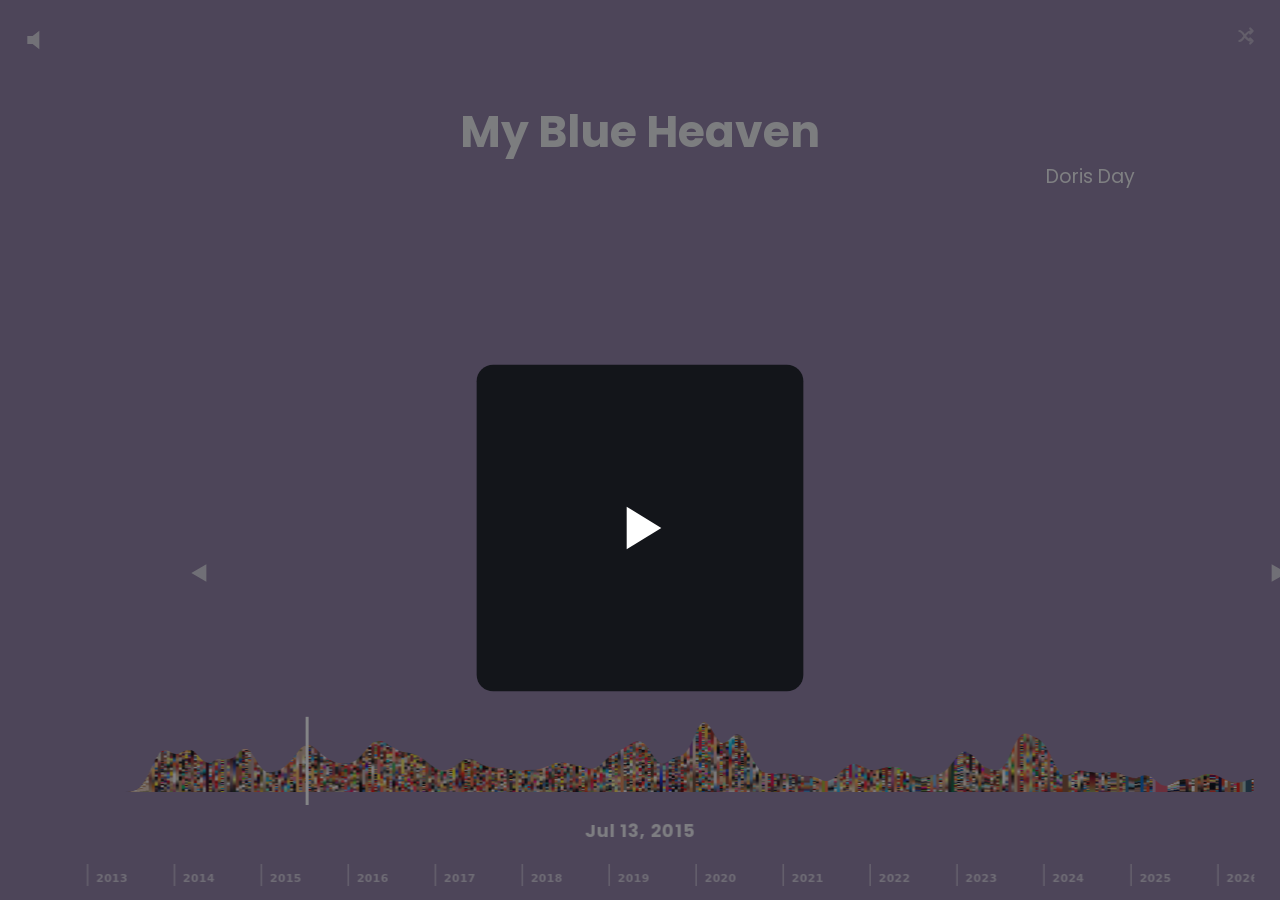
==== commit ce9f7a9d: "Bump the app.css and devPanel.js version queries so browsers stop serving old copies (both were cach" ====
--- a/index.html
+++ b/index.html
@@ -24,7 +24,7 @@
 <link rel="preconnect" href="https://api.spotify.com" crossorigin>
 <link rel="stylesheet" href="src/style.css">
 <link rel="stylesheet" href="lib/ui-engine/engine.css">
-<link rel="stylesheet" href="src/app.css">
+<link rel="stylesheet" href="src/app.css?v=2">
 </head>
 <body>
 
@@ -182,6 +182,6 @@
 
 
     <script type="module" src="src/main.js"></script>
-    <script src="src/devpanel/devPanel.js?v=1"></script>
+    <script src="src/devpanel/devPanel.js?v=2"></script>
 </body>
 </html>
--- a/src/app.css
+++ b/src/app.css
@@ -83,13 +83,15 @@
 .dev-gradient-edit input[type=number] { width: 52px; }
 .dev-gradient-edit button { font-size: 11px; padding: 2px 6px; cursor: pointer; }
 
-/* Volume control (volume.js): a speaker button, top right, that opens a vertical slider below it. */
-.spx-volume { z-index: 5; display: flex; flex-direction: column; align-items: center; user-select: none;
+/* Volume control (volume.js): a speaker button, top right, that opens a horizontal slider to its right. Shuffle sits in the same row. */
+.spx-volume { z-index: 5; display: flex; flex-direction: row; align-items: center; gap: 8px; user-select: none;
     /* set from the dev panel (UI Layout > Volume Button) by volume.js */
     --spx-vol-icon: 24px; --spx-vol-r: 7px; --spx-vol-bw: 8px; --spx-vol-bl: 130px; --spx-vol-fill: #1db954; --spx-vol-track: #ffffff; --spx-vol-thumb: #ffffff; }
 .spx-vol-btn { width: calc(var(--spx-vol-icon) + 20px); height: calc(var(--spx-vol-icon) + 20px); border: 0; border-radius: 50%; padding: 0; display: flex; align-items: center; justify-content: center; color: #f2f2f2; background: none; cursor: pointer; filter: var(--shadow-vol, drop-shadow(0 1px 3px #000a)); -webkit-tap-highlight-color: transparent; translate: var(--spx-vol-icon-x, 0px) 0; }
 .spx-vol-btn:hover { color: #fff; }
 .spx-vol-btn { transition: opacity .15s; }
+.spx-vol-btn:not([data-level="mute"]) { opacity: var(--spx-vol-op, 1); }
+.spx-vol-btn:not([data-level="mute"]):hover { opacity: var(--spx-vol-hover-op, 1); }
 .spx-vol-btn[data-level="mute"] { opacity: var(--spx-vol-muted-opacity, 0.4); } /* dev panel: UI Layout > Volume Button > Muted Icon Opacity */
 .spx-vol-btn svg { width: var(--spx-vol-icon); height: var(--spx-vol-icon); fill: none; stroke: currentColor; stroke-width: 2; stroke-linecap: round; stroke-linejoin: round; }
 .spx-vol-btn svg .spk { fill: currentColor; stroke: none; }
@@ -97,18 +99,18 @@
 .spx-vol-btn[data-level="low"] .w1, .spx-vol-btn[data-level="mid"] .w1, .spx-vol-btn[data-level="mid"] .w2,
 .spx-vol-btn[data-level="high"] .w1, .spx-vol-btn[data-level="high"] .w2, .spx-vol-btn[data-level="high"] .w3 { display: inline; }
 .spx-vol-btn[data-level="mute"] .x { display: inline; }
-.spx-vol-clip { overflow: hidden; height: 0; visibility: hidden; }
-.spx-vol-panel { margin: 8px auto 0; width: calc(max(var(--spx-vol-bw), 2 * var(--spx-vol-r)) + 24px); padding: 12px 0 10px; border-radius: 22px; background: none; backdrop-filter: none; filter: var(--shadow-vol, drop-shadow(0 1px 3px #000a)); display: flex; flex-direction: column; align-items: center; gap: 8px; }
+.spx-vol-clip { position: absolute; left: calc(var(--spx-vol-icon) + 28px); top: 50%; transform: translateY(-50%); overflow: hidden; width: 0; visibility: hidden; }
+.spx-vol-panel { margin: 0; width: max-content; padding: 10px 12px 10px 8px; border-radius: 22px; background: none; backdrop-filter: none; filter: var(--shadow-vol, drop-shadow(0 1px 3px #000a)); display: flex; flex-direction: row; align-items: center; gap: 8px; }
 .spx-vol-panel[hidden] { display: none; }
-.spx-vol-track { position: relative; width: var(--spx-vol-bw); height: var(--spx-vol-bl); border-radius: calc(var(--spx-vol-bw) / 2); background: color-mix(in srgb, var(--spx-vol-track) 20%, transparent); cursor: pointer; touch-action: none; outline: none; }
+.spx-vol-track { position: relative; flex: none; width: var(--spx-vol-bl); height: var(--spx-vol-bw); border-radius: calc(var(--spx-vol-bw) / 2); background: color-mix(in srgb, var(--spx-vol-track) 20%, transparent); cursor: pointer; touch-action: none; outline: none; }
 .spx-vol-track:focus-visible { box-shadow: 0 0 0 2px #1db954; }
-.spx-vol-fill { position: absolute; left: 0; right: 0; bottom: 0; border-radius: calc(var(--spx-vol-bw) / 2); background: var(--spx-vol-fill); }
-.spx-vol-track::before { content: ''; position: absolute; inset: -6px -12px; } /* wider grab area than the thin bar */
-.spx-vol-thumb { position: absolute; left: calc(50% - var(--spx-vol-r)); width: calc(2 * var(--spx-vol-r)); height: calc(2 * var(--spx-vol-r)); border-radius: 50%; background: var(--spx-vol-thumb); box-shadow: var(--shadow-vol-box, 0 1px 4px #000a); pointer-events: none; }
+.spx-vol-fill { position: absolute; top: 0; bottom: 0; left: 0; border-radius: calc(var(--spx-vol-bw) / 2); background: var(--spx-vol-fill); }
+.spx-vol-track::before { content: ''; position: absolute; inset: -12px -6px; } /* wider grab area than the thin bar */
+.spx-vol-thumb { position: absolute; top: calc(50% - var(--spx-vol-r)); width: calc(2 * var(--spx-vol-r)); height: calc(2 * var(--spx-vol-r)); border-radius: 50%; background: var(--spx-vol-thumb); box-shadow: var(--shadow-vol-box, 0 1px 4px #000a); pointer-events: none; }
 .spx-vol-label { display: none; font: 600 11px/1 system-ui, sans-serif; color: #c9d1d9; }
 
 /* Previous / next song buttons beside the album cover */
-.spx-nav { z-index: 1; width: 48px; height: 48px; border: 0; border-radius: 50%; padding: 0; display: flex; align-items: center; justify-content: center; color: #f2f2f2; background: none; cursor: pointer; filter: var(--shadow-nav, drop-shadow(0 1px 3px #000a)); -webkit-tap-highlight-color: transparent; }
+.spx-nav { z-index: 4; width: 48px; height: 48px; border: 0; border-radius: 50%; padding: 0; display: flex; align-items: center; justify-content: center; color: #f2f2f2; background: none; cursor: pointer; filter: var(--shadow-nav, drop-shadow(0 1px 3px #000a)); -webkit-tap-highlight-color: transparent; }
 .spx-nav:hover { color: #fff; }
 .spx-nav { width: var(--bs-size, 48px); height: var(--bs-size, 48px); } /* the hit area is the icon's own size (Next And Last Song Buttons > Size) */
 .spx-nav svg { fill: currentColor; flex: none; } /* flex: none so a big icon size is not squeezed into the 48 px button box */
@@ -117,6 +119,9 @@
 
 /* Shadows switched off from the dev panel (UI Layout > Shadows): classes set on #spxApp in applyLook() */
 .spx-app.no-shadow-cover .spx-cover { box-shadow: none; }
+/* Text and cover can be selected by dragging across them (the stage itself is user-select: none). The title link must not drag as a link. */
+.spx-title, .spx-artist, .spx-meta, .spx-cover, .spx-title a { user-select: text; -webkit-user-select: text; }
+.spx-cover img, .spx-title a { -webkit-user-drag: none; }
 .spx-app.no-shadow-vol .spx-vol-btn, .spx-app.no-shadow-vol .spx-vol-panel { filter: none; }
 .spx-app.no-shadow-vol .spx-vol-thumb { box-shadow: none; }
 .spx-app.no-shadow-nav .spx-nav { filter: none; }
@@ -127,6 +132,8 @@
 /* Startup screen: the darkening over the app and the play icon (no text, no background). The first input hides it. */
 .spx-start { position: fixed; inset: 0; display: flex; align-items: center; justify-content: center; background: var(--spx-start-bg, #0d0f12cc); z-index: 2147483000; pointer-events: none; }
 .spx-start[hidden] { display: none; }
+.spx-start.center-cover { justify-content: flex-start; align-items: flex-start; } /* Centre Button on Album Cover: main.js places the button */
+.spx-start.center-cover .spx-start-play { position: absolute; }
 .spx-start-play { pointer-events: auto; width: var(--spx-start-play-size, 64px); height: var(--spx-start-play-size, 64px); padding: 0; border: 0; background: none; color: #ffffff; cursor: pointer; -webkit-tap-highlight-color: transparent; }
 .spx-start-play svg { width: 100%; height: 100%; fill: currentColor; display: block; }
 
@@ -143,14 +150,15 @@
 .bs-host.bs-release .bs-icon { width: var(--bs-size-release, var(--bs-size, 26px)); height: var(--bs-size-release, var(--bs-size, 26px)); opacity: var(--bs-op-hover, var(--bs-op, 1)); }
 .spx-play-glyph { position: absolute; inset: 0; display: flex; align-items: center; justify-content: center; pointer-events: none; }
 .spx-cover.playing .ico-play, .spx-cover:not(.playing) .ico-pause { display: none; }
+.spx-cover.playing .spx-play-glyph { opacity: var(--spx-glyph-op-playing, 1); }
+.spx-cover:not(.playing) .spx-play-glyph { opacity: var(--spx-glyph-op-paused, 1); }
 .spx-app.no-play-glyph .spx-play-glyph { display: none; }
 /* Shuffle (under the volume icon) */
-.spx-shuffle { position: absolute; left: 50%; top: calc(var(--spx-vol-icon) + 22px); transform: translateX(-50%); width: calc(var(--spx-shuffle-icon, 20px) + 20px); height: calc(var(--spx-shuffle-icon, 20px) + 20px);
-    border: 0; padding: 0; margin: 0; background: none; display: flex; align-items: center; justify-content: center; color: var(--spx-shuffle-color, #f2f2f2); opacity: var(--spx-shuffle-off-op, 0.45); cursor: pointer;
+.spx-shuffle { z-index: 4; position: absolute; right: var(--spx-shuffle-edge, 14px); top: calc(14px + (var(--spx-vol-icon, 24px) + 20px - (var(--spx-shuffle-icon, 20px) + 20px)) / 2); /* the stage's top-right corner; the volume is at the left edge */ width: calc(var(--spx-shuffle-icon, 20px) + 20px); height: calc(var(--spx-shuffle-icon, 20px) + 20px);
+    border: 0; padding: 0; margin: 0; background: none; display: flex; align-items: center; justify-content: center; color: var(--spx-shuffle-color, #f2f2f2); --bs-op: var(--spx-shuffle-off-op, 0.45); /* the on/off opacity is the icon's own base (the animation group's hover / press values replace it); the button stays at full opacity */ cursor: pointer;
     filter: var(--shadow-vol, drop-shadow(0 1px 3px #000a)); -webkit-tap-highlight-color: transparent; transition: opacity .15s, color .15s; translate: var(--spx-shuffle-x, 0px) 0; }
 .spx-shuffle svg { width: var(--spx-shuffle-icon, 20px); height: var(--spx-shuffle-icon, 20px); fill: none; stroke: currentColor; stroke-width: 2; stroke-linecap: round; stroke-linejoin: round; }
-.spx-shuffle:hover { opacity: 0.8; }
-.spx-shuffle[aria-pressed="true"] { opacity: 1; color: var(--spx-shuffle-on-color, #1db954); }
+.spx-shuffle[aria-pressed="true"] { --bs-op: var(--spx-shuffle-on-op, 1); color: var(--spx-shuffle-on-color, #1db954); }
 .spx-shuffle[hidden] { display: none; }
 .spx-vol-btn[aria-expanded="true"] ~ .spx-shuffle { opacity: 0; pointer-events: none; } /* the slider drops over this spot */
 .spx-app.no-shadow-vol .spx-shuffle { filter: none; }
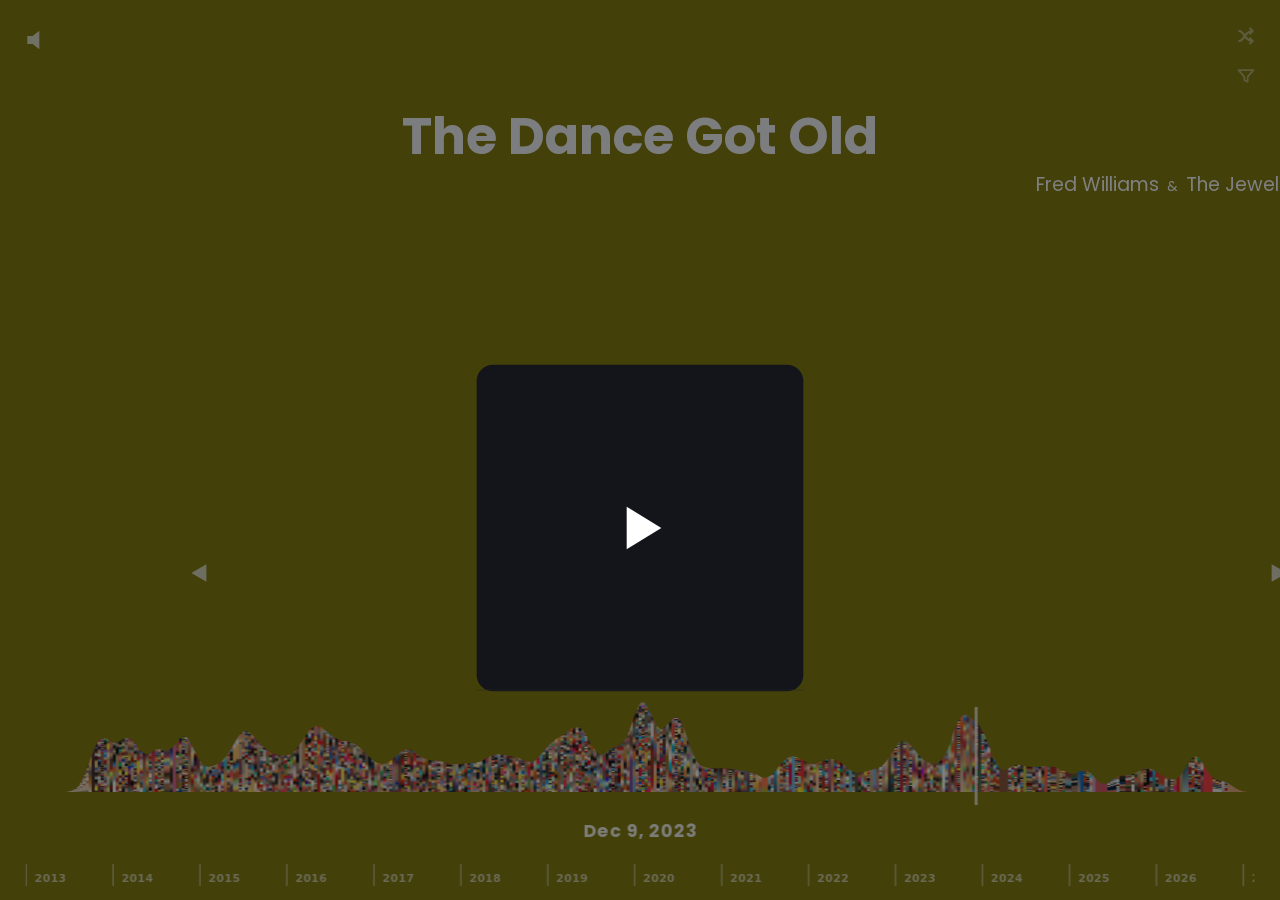
==== commit eca978c2: "Bump app.css, devPanel.js and main.js version queries (browsers were serving the older copies) Co-Au" ====
--- a/index.html
+++ b/index.html
@@ -24,7 +24,7 @@
 <link rel="preconnect" href="https://api.spotify.com" crossorigin>
 <link rel="stylesheet" href="src/style.css">
 <link rel="stylesheet" href="lib/ui-engine/engine.css">
-<link rel="stylesheet" href="src/app.css?v=2">
+<link rel="stylesheet" href="src/app.css?v=3">
 </head>
 <body>
 
@@ -181,7 +181,7 @@
     <!-- PROJECT: your own game content goes below this block. -->
 
 
-    <script type="module" src="src/main.js"></script>
-    <script src="src/devpanel/devPanel.js?v=2"></script>
+    <script type="module" src="src/main.js?v=3"></script>
+    <script src="src/devpanel/devPanel.js?v=3"></script>
 </body>
 </html>
--- a/src/app.css
+++ b/src/app.css
@@ -126,7 +126,7 @@
 .spx-app.no-shadow-vol .spx-vol-thumb { box-shadow: none; }
 .spx-app.no-shadow-nav .spx-nav { filter: none; }
 /* Brackets Smaller Text: the bracketed part of the track title is sized by a % of the title (dev panel) */
-.spx-app.brackets-small .spx-bracket { font-size: var(--spx-bracket-pct, 60%); }
+.spx-app.brackets-small .spx-bracket { font-size: var(--spx-bracket-pct, 60%); vertical-align: var(--spx-bracket-raise, 0); }
 .spx-sep { white-space: pre; font-size: var(--spx-sep-pct, 100%); }
 
 /* Startup screen: the darkening over the app and the play icon (no text, no background). The first input hides it. */
@@ -153,6 +153,17 @@
 .spx-cover.playing .spx-play-glyph { opacity: var(--spx-glyph-op-playing, 1); }
 .spx-cover:not(.playing) .spx-play-glyph { opacity: var(--spx-glyph-op-paused, 1); }
 .spx-app.no-play-glyph .spx-play-glyph { display: none; }
+/* Song Timeline (dev panel > Song Timeline): the playback bar along the album cover's bottom edge. Anchored to the bottom, so a taller bar grows upward. */
+.spx-songbar { position: absolute; left: 0; right: 0; bottom: 0; height: var(--sb-h, 4px); z-index: 3; pointer-events: none; opacity: var(--sb-op, 1); transition: opacity var(--sb-time, 160ms) linear; }
+.spx-songbar.off { display: none; }
+.spx-songbar-empty, .spx-songbar-fill { position: absolute; left: 0; top: 0; bottom: 0; }
+.spx-songbar-empty { right: 0; background: var(--sb-empty, #3a3f47); }
+.spx-songbar-fill { width: 0; background: var(--sb-fill, #1db954); }
+.spx-songbar-hit { position: absolute; left: 0; right: 0; bottom: 0; height: calc(var(--sb-h, 4px) + var(--sb-tol, 6px)); pointer-events: auto; cursor: pointer; touch-action: none; }
+.spx-songbar-marker { position: absolute; top: 50%; width: calc(var(--sb-mr, 6px) * 2); height: calc(var(--sb-mr, 6px) * 2); margin: calc(var(--sb-mr, 6px) * -1) 0 0 calc(var(--sb-mr, 6px) * -1); border-radius: 50%; background: var(--sb-fill, #1db954); opacity: var(--sb-mop, 1); display: none; pointer-events: auto; cursor: grab; touch-action: none; }
+.spx-songbar.marker .spx-songbar-marker { display: block; }
+.spx-songbar.hov { opacity: var(--sb-hover-op, 1); } /* the pointer is over the album cover */
+.spx-songbar.press { opacity: var(--sb-click-op, 1); } /* pressed on the bar */
 /* Shuffle (under the volume icon) */
 .spx-shuffle { z-index: 4; position: absolute; right: var(--spx-shuffle-edge, 14px); top: calc(14px + (var(--spx-vol-icon, 24px) + 20px - (var(--spx-shuffle-icon, 20px) + 20px)) / 2); /* the stage's top-right corner; the volume is at the left edge */ width: calc(var(--spx-shuffle-icon, 20px) + 20px); height: calc(var(--spx-shuffle-icon, 20px) + 20px);
     border: 0; padding: 0; margin: 0; background: none; display: flex; align-items: center; justify-content: center; color: var(--spx-shuffle-color, #f2f2f2); --bs-op: var(--spx-shuffle-off-op, 0.45); /* the on/off opacity is the icon's own base (the animation group's hover / press values replace it); the button stays at full opacity */ cursor: pointer;
@@ -160,6 +171,31 @@
 .spx-shuffle svg { width: var(--spx-shuffle-icon, 20px); height: var(--spx-shuffle-icon, 20px); fill: none; stroke: currentColor; stroke-width: 2; stroke-linecap: round; stroke-linejoin: round; }
 .spx-shuffle[aria-pressed="true"] { --bs-op: var(--spx-shuffle-on-op, 1); color: var(--spx-shuffle-on-color, #1db954); }
 .spx-shuffle[hidden] { display: none; }
+/* Filter (under the shuffle icon): opens the audio-feature filter panel (filter.js) */
+.spx-filter { z-index: 4; position: absolute; right: var(--spx-filter-edge, 14px); top: calc(14px + (var(--spx-vol-icon, 24px) + 20px - (var(--spx-shuffle-icon, 20px) + 20px)) / 2 + var(--spx-shuffle-icon, 20px) + 20px + var(--spx-filter-gap, 0px)); width: calc(var(--spx-filter-icon, 20px) + 20px); height: calc(var(--spx-filter-icon, 20px) + 20px);
+    border: 0; padding: 0; margin: 0; background: none; display: flex; align-items: center; justify-content: center; color: var(--spx-filter-color, #f2f2f2); --bs-op: var(--spx-filter-off-op, 0.45); cursor: pointer;
+    filter: var(--shadow-vol, drop-shadow(0 1px 3px #000a)); -webkit-tap-highlight-color: transparent; transition: opacity .15s, color .15s; translate: var(--spx-filter-x, 0px) 0; }
+.spx-filter svg { width: var(--spx-filter-icon, 20px); height: var(--spx-filter-icon, 20px); fill: none; stroke: currentColor; stroke-width: 2; stroke-linecap: round; stroke-linejoin: round; }
+.spx-filter[aria-pressed="true"] { --bs-op: var(--spx-filter-on-op, 1); color: var(--spx-filter-on-color, #1db954); }
+.spx-filter[hidden] { display: none; }
+.spx-app.no-shadow-vol .spx-filter { filter: none; }
+.spx-filter-panel { position: fixed; z-index: 2147482000; width: var(--spx-flt-width, 260px); box-sizing: border-box; padding: 10px 12px 12px; border-radius: 10px; color: #f2f2f2; font-size: var(--spx-flt-font, 12px);
+    background: var(--spx-flt-bg, rgba(20,22,26,0.92)); box-shadow: 0 6px 24px #000a; backdrop-filter: blur(6px); --flt-accent: var(--spx-flt-accent, #1db954); }
+.spx-filter-panel[hidden] { display: none; }
+.spx-flt-head { display: flex; justify-content: space-between; align-items: center; font-weight: 700; letter-spacing: .08em; margin-bottom: 6px; }
+.spx-flt-clear { background: none; border: 1px solid #ffffff55; color: inherit; border-radius: 6px; font-size: inherit; padding: 2px 8px; cursor: pointer; }
+.spx-flt-row { margin: 8px 0 12px; }
+.spx-flt-top { display: flex; justify-content: space-between; opacity: .85; }
+.spx-flt-row.on .spx-flt-top { color: var(--flt-accent); opacity: 1; }
+.spx-flt-range { position: relative; height: 22px; }
+.spx-flt-track { position: absolute; left: 0; right: 0; top: 10px; height: 3px; border-radius: 2px; background: #ffffff30; }
+.spx-flt-fill { position: absolute; top: 0; bottom: 0; background: var(--flt-accent); border-radius: 2px; }
+.spx-flt-range input { position: absolute; left: 0; top: 0; width: 100%; height: 22px; margin: 0; background: none; pointer-events: none; -webkit-appearance: none; appearance: none; }
+.spx-flt-range input::-webkit-slider-runnable-track { background: none; height: 22px; }
+.spx-flt-range input::-moz-range-track { background: none; }
+.spx-flt-range input::-webkit-slider-thumb { -webkit-appearance: none; pointer-events: auto; width: 14px; height: 14px; margin-top: 4px; border-radius: 50%; background: #fff; border: 2px solid var(--flt-accent); cursor: pointer; }
+.spx-flt-range input::-moz-range-thumb { pointer-events: auto; width: 10px; height: 10px; border-radius: 50%; background: #fff; border: 2px solid var(--flt-accent); cursor: pointer; }
+.spx-flt-count { opacity: .75; text-align: center; min-height: 1em; }
 .spx-vol-btn[aria-expanded="true"] ~ .spx-shuffle { opacity: 0; pointer-events: none; } /* the slider drops over this spot */
 .spx-app.no-shadow-vol .spx-shuffle { filter: none; }
 
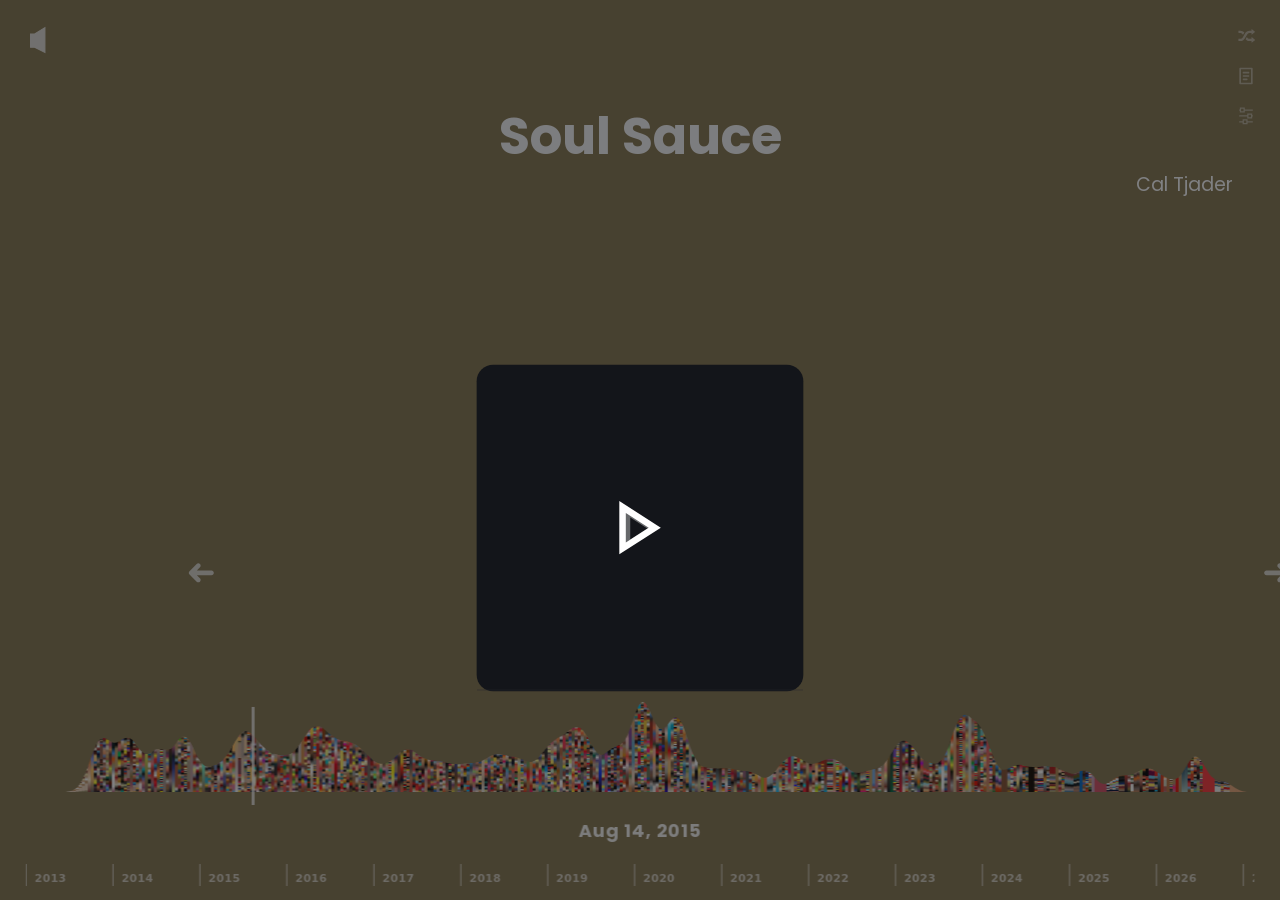
==== commit cf2708d9: "Import button icon SVGs as dropdown options (+4 feature icon dropdowns, Next/Last also PLAY-16..24);" ====
--- a/index.html
+++ b/index.html
@@ -182,6 +182,7 @@
 
 
     <script type="module" src="src/main.js?v=3"></script>
+    <script src="src/devpanel/buttonIconNames.js?v=3"></script>
     <script src="src/devpanel/devPanel.js?v=3"></script>
 </body>
 </html>
--- a/src/app.css
+++ b/src/app.css
@@ -9,7 +9,7 @@
 /* The page is not selectable (so click-drag scrubbing never paints blue selection over the cover or
    timeline), EXCEPT these three text lines, which can be highlighted and copied. A drag that starts
    on them selects text instead of zooming (see inText() in main.js). */
-.spx-title, .spx-artist, .spx-meta { white-space: pre-line; text-align: center; overflow-wrap: anywhere; user-select: text; -webkit-user-select: text; cursor: text; }
+.spx-title, .spx-artist, .spx-meta { white-space: pre-line; text-align: center; overflow-wrap: normal; user-select: text; -webkit-user-select: text; cursor: text; }
 .spx-title a { -webkit-user-drag: none; user-select: text; -webkit-user-select: text; }
 .spx-title ::selection, .spx-artist::selection, .spx-meta::selection { background: #1db95466; }
 .spx-title { font-size: 44px; font-weight: 700; line-height: 1.1; color: #f2f2f2; } /* JS (applyTextElementStyles(), main.js) sets every one of these live from the dev panel's UI Layout > Text > Song Title group -- these are first-paint fallbacks only */
@@ -24,6 +24,7 @@
    new one for the crossfade between songs. They sit behind everything (z-index -1 inside the stage). */
 .spx-bg { position: absolute; inset: 0; width: 100%; height: 100%; z-index: -1; pointer-events: none; display: block; }
 .spx-bg-prev { opacity: 0; z-index: 0; }
+.spx-bg-fx { z-index: 0; display: none; } /* the background animation layer (bgAnimation.js), above the background canvases */
 .spx-artist { font-size: 22px; color: #c9d1d9; } /* JS fallbacks -- see .spx-title's own comment above */
 .spx-meta { font-size: 14px; color: #8b94a1; } /* JS fallbacks -- see .spx-title's own comment above */
 
@@ -37,6 +38,8 @@
 .spx-cover ::selection, .spx-cover::selection { background: transparent; }
 .spx-cover img { width: 100%; height: 100%; object-fit: cover; display: block; pointer-events: none; }
 .spx-cover img:not([src]) { visibility: hidden; }
+.spx-cover img { transition: filter var(--spx-flt-cover-ms, 250ms); }
+.spx-app.view-filtered .spx-cover img { filter: grayscale(var(--spx-flt-cover-gray, 1)) brightness(var(--spx-flt-cover-bright, 1)); } /* a filtered-out song shown on the timeline (not playing) */
 .spx-cover-glyph { position: absolute; inset: 0; display: flex; align-items: center; justify-content: center; font-size: 22px; color: #fff; text-shadow: 0 2px 12px #000c; background: #0003; opacity: .9; transition: opacity .15s, background .15s; }
 .spx-cover.playing .spx-cover-glyph { opacity: 0; background: transparent; }
 .spx-cover.playing:hover .spx-cover-glyph { opacity: .9; background: #0003; }
@@ -172,7 +175,15 @@
 .spx-shuffle[aria-pressed="true"] { --bs-op: var(--spx-shuffle-on-op, 1); color: var(--spx-shuffle-on-color, #1db954); }
 .spx-shuffle[hidden] { display: none; }
 /* Filter (under the shuffle icon): opens the audio-feature filter panel (filter.js) */
-.spx-filter { z-index: 4; position: absolute; right: var(--spx-filter-edge, 14px); top: calc(14px + (var(--spx-vol-icon, 24px) + 20px - (var(--spx-shuffle-icon, 20px) + 20px)) / 2 + var(--spx-shuffle-icon, 20px) + 20px + var(--spx-filter-gap, 0px)); width: calc(var(--spx-filter-icon, 20px) + 20px); height: calc(var(--spx-filter-icon, 20px) + 20px);
+/* Song Data button (between Shuffle and Filter): the four audio numbers of the shown song appear on the timeline's add-date row */
+.spx-songdata { z-index: 4; position: absolute; right: var(--spx-sd-edge, 14px); top: calc(14px + (var(--spx-vol-icon, 24px) + 20px - (var(--spx-shuffle-icon, 20px) + 20px)) / 2 + var(--spx-shuffle-icon, 20px) + 20px + var(--spx-sd-gap, 0px)); width: calc(var(--spx-sd-icon, 20px) + 20px); height: calc(var(--spx-sd-icon, 20px) + 20px);
+    border: 0; padding: 0; margin: 0; background: none; display: flex; align-items: center; justify-content: center; color: var(--spx-sd-color, #f2f2f2); --bs-op: var(--spx-sd-off-op, 0.45); cursor: pointer;
+    filter: var(--shadow-vol, drop-shadow(0 1px 3px #000a)); -webkit-tap-highlight-color: transparent; transition: opacity .15s, color .15s; translate: var(--spx-sd-x, 0px) 0; }
+.spx-songdata svg { width: var(--spx-sd-icon, 20px); height: var(--spx-sd-icon, 20px); fill: none; stroke: currentColor; stroke-width: 2; stroke-linecap: round; stroke-linejoin: round; }
+.spx-songdata[aria-pressed="true"] { --bs-op: var(--spx-sd-on-op, 1); color: var(--spx-sd-on-color, #1db954); }
+.spx-songdata[hidden] { display: none; }
+.spx-app.no-shadow-vol .spx-songdata { filter: none; }
+.spx-filter { z-index: 4; position: absolute; right: var(--spx-filter-edge, 14px); top: calc(14px + (var(--spx-vol-icon, 24px) + 20px - (var(--spx-shuffle-icon, 20px) + 20px)) / 2 + var(--spx-shuffle-icon, 20px) + 20px + var(--spx-sd-offset, 0px) + var(--spx-filter-gap, 0px)); width: calc(var(--spx-filter-icon, 20px) + 20px); height: calc(var(--spx-filter-icon, 20px) + 20px);
     border: 0; padding: 0; margin: 0; background: none; display: flex; align-items: center; justify-content: center; color: var(--spx-filter-color, #f2f2f2); --bs-op: var(--spx-filter-off-op, 0.45); cursor: pointer;
     filter: var(--shadow-vol, drop-shadow(0 1px 3px #000a)); -webkit-tap-highlight-color: transparent; transition: opacity .15s, color .15s; translate: var(--spx-filter-x, 0px) 0; }
 .spx-filter svg { width: var(--spx-filter-icon, 20px); height: var(--spx-filter-icon, 20px); fill: none; stroke: currentColor; stroke-width: 2; stroke-linecap: round; stroke-linejoin: round; }
@@ -182,10 +193,23 @@
 .spx-filter-panel { position: fixed; z-index: 2147482000; width: var(--spx-flt-width, 260px); box-sizing: border-box; padding: 10px 12px 12px; border-radius: 10px; color: #f2f2f2; font-size: var(--spx-flt-font, 12px);
     background: var(--spx-flt-bg, rgba(20,22,26,0.92)); box-shadow: 0 6px 24px #000a; backdrop-filter: blur(6px); --flt-accent: var(--spx-flt-accent, #1db954); }
 .spx-filter-panel[hidden] { display: none; }
-.spx-flt-head { display: flex; justify-content: space-between; align-items: center; font-weight: 700; letter-spacing: .08em; margin-bottom: 6px; }
-.spx-flt-clear { background: none; border: 1px solid #ffffff55; color: inherit; border-radius: 6px; font-size: inherit; padding: 2px 8px; cursor: pointer; }
+.spx-flt-resize { position: absolute; top: 0; bottom: 0; width: 8px; cursor: ew-resize; z-index: 0; touch-action: none; }
+.spx-flt-resize-l { left: 0; }
+.spx-flt-resize-r { right: 0; }
+.spx-flt-head, .spx-flt-row { position: relative; z-index: 1; } /* the content (sliders first) stays above the resize strips */
+.spx-flt-head { display: flex; justify-content: flex-end; align-items: center; margin-bottom: 2px; }
+.spx-flt-clear { background: none; border: 0; color: inherit; opacity: .75; padding: 2px; margin: 0; cursor: pointer; display: inline-flex; }
+.spx-flt-clear:hover { opacity: 1; }
+.spx-flt-clear svg { width: 20px; height: 20px; fill: none; stroke: currentColor; stroke-width: 1.8; stroke-linecap: round; stroke-linejoin: round; }
 .spx-flt-row { margin: 8px 0 12px; }
-.spx-flt-top { display: flex; justify-content: space-between; opacity: .85; }
+.spx-flt-top { display: flex; justify-content: center; align-items: center; opacity: .85; }
+.spx-flt-ico { display: inline-flex; }
+.spx-flt-nums { display: flex; justify-content: space-between; align-items: baseline; font-size: .9em; opacity: .8; margin-top: 1px; }
+.spx-flt-nums .spx-flt-val { flex: 1; text-align: center; padding: 0 4px; }
+.spx-flt-row.on .spx-flt-val { color: var(--flt-accent); }
+.spx-filter-panel.no-nums .spx-flt-nums { display: none; }
+.spx-flt-count { text-align: center; opacity: .75; margin-top: 2px; }
+.spx-flt-ico svg { width: 20px; height: 20px; fill: none; stroke: currentColor; stroke-width: 1.8; stroke-linecap: round; stroke-linejoin: round; }
 .spx-flt-row.on .spx-flt-top { color: var(--flt-accent); opacity: 1; }
 .spx-flt-range { position: relative; height: 22px; }
 .spx-flt-track { position: absolute; left: 0; right: 0; top: 10px; height: 3px; border-radius: 2px; background: #ffffff30; }
@@ -195,7 +219,6 @@
 .spx-flt-range input::-moz-range-track { background: none; }
 .spx-flt-range input::-webkit-slider-thumb { -webkit-appearance: none; pointer-events: auto; width: 14px; height: 14px; margin-top: 4px; border-radius: 50%; background: #fff; border: 2px solid var(--flt-accent); cursor: pointer; }
 .spx-flt-range input::-moz-range-thumb { pointer-events: auto; width: 10px; height: 10px; border-radius: 50%; background: #fff; border: 2px solid var(--flt-accent); cursor: pointer; }
-.spx-flt-count { opacity: .75; text-align: center; min-height: 1em; }
 .spx-vol-btn[aria-expanded="true"] ~ .spx-shuffle { opacity: 0; pointer-events: none; } /* the slider drops over this spot */
 .spx-app.no-shadow-vol .spx-shuffle { filter: none; }
 
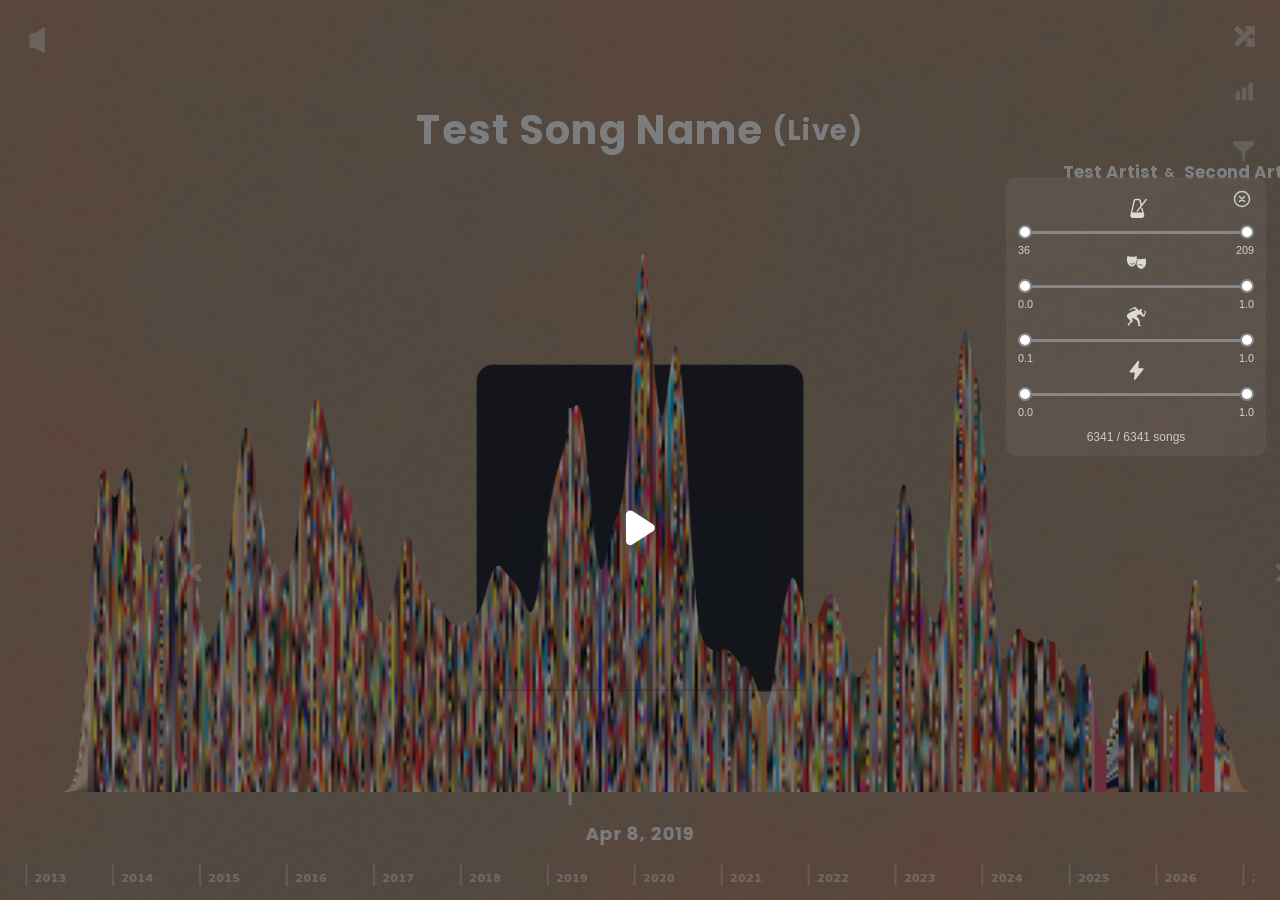
==== commit c52ed0e5: "Update button icons: TEMPO-62, VALENCE-88, DANCE-103 Regenerated src/app/buttonIcons.js from the own" ====
--- a/index.html
+++ b/index.html
@@ -181,8 +181,8 @@
     <!-- PROJECT: your own game content goes below this block. -->
 
 
-    <script type="module" src="src/main.js?v=3"></script>
-    <script src="src/devpanel/buttonIconNames.js?v=3"></script>
-    <script src="src/devpanel/devPanel.js?v=3"></script>
+    <script type="module" src="src/main.js?v=4"></script>
+    <script src="src/devpanel/buttonIconNames.js?v=4"></script>
+    <script src="src/devpanel/devPanel.js?v=4"></script>
 </body>
 </html>
--- a/src/app.css
+++ b/src/app.css
@@ -38,8 +38,10 @@
 .spx-cover ::selection, .spx-cover::selection { background: transparent; }
 .spx-cover img { width: 100%; height: 100%; object-fit: cover; display: block; pointer-events: none; }
 .spx-cover img:not([src]) { visibility: hidden; }
-.spx-cover img { transition: filter var(--spx-flt-cover-ms, 250ms); }
-.spx-app.view-filtered .spx-cover img { filter: grayscale(var(--spx-flt-cover-gray, 1)) brightness(var(--spx-flt-cover-bright, 1)); } /* a filtered-out song shown on the timeline (not playing) */
+.spx-cover img { transition: filter var(--spx-flt-cover-ms, 250ms); filter: brightness(var(--spx-cover-bright, 1)); } /* Album Cover > Brightness */
+.spx-app.view-filtered .spx-cover img { filter: grayscale(var(--spx-flt-cover-gray, 1)) brightness(calc(var(--spx-flt-cover-bright, 1) * var(--spx-cover-bright, 1))) contrast(var(--spx-flt-cover-contrast, 1)); }
+.spx-title, .spx-artist, .spx-meta { transition: filter var(--spx-flt-cover-ms, 250ms); }
+.spx-app.view-filtered .spx-title, .spx-app.view-filtered .spx-artist, .spx-app.view-filtered .spx-meta { filter: brightness(var(--spx-flt-text-bright, 1)); } /* the text of a filtered-out song */ /* a filtered-out song shown on the timeline (not playing) */
 .spx-cover-glyph { position: absolute; inset: 0; display: flex; align-items: center; justify-content: center; font-size: 22px; color: #fff; text-shadow: 0 2px 12px #000c; background: #0003; opacity: .9; transition: opacity .15s, background .15s; }
 .spx-cover.playing .spx-cover-glyph { opacity: 0; background: transparent; }
 .spx-cover.playing:hover .spx-cover-glyph { opacity: .9; background: #0003; }
@@ -90,10 +92,13 @@
 .spx-volume { z-index: 5; display: flex; flex-direction: row; align-items: center; gap: 8px; user-select: none;
     /* set from the dev panel (UI Layout > Volume Button) by volume.js */
     --spx-vol-icon: 24px; --spx-vol-r: 7px; --spx-vol-bw: 8px; --spx-vol-bl: 130px; --spx-vol-fill: #1db954; --spx-vol-track: #ffffff; --spx-vol-thumb: #ffffff; }
-.spx-vol-btn { width: calc(var(--spx-vol-icon) + 20px); height: calc(var(--spx-vol-icon) + 20px); border: 0; border-radius: 50%; padding: 0; display: flex; align-items: center; justify-content: center; color: #f2f2f2; background: none; cursor: pointer; filter: var(--shadow-vol, drop-shadow(0 1px 3px #000a)); -webkit-tap-highlight-color: transparent; translate: var(--spx-vol-icon-x, 0px) 0; }
+.spx-vol-btn { width: calc(var(--spx-vol-icon) + 20px); height: calc(var(--spx-vol-icon) + 20px); border: 0; border-radius: 50%; padding: 0; display: flex; align-items: center; justify-content: center; color: #f2f2f2; background: none; cursor: pointer; filter: var(--shadow-vol, drop-shadow(0 1px 3px #000a)); -webkit-tap-highlight-color: transparent; translate: var(--spx-vol-icon-x, 0px) var(--spx-vol-icon-y, 0px); }
 .spx-vol-btn:hover { color: #fff; }
 .spx-vol-btn { transition: opacity .15s; }
 .spx-vol-btn:not([data-level="mute"]) { opacity: var(--spx-vol-op, 1); }
+/* Global Override > Standard Button Animation: its hover / press opacity replaces the volume button's own (Off) opacity while hovered / pressed */
+.spx-vol-btn.bs-hover:not([data-level="mute"]) { opacity: var(--spx-vol-op-hover, var(--spx-vol-op, 1)); }
+.spx-vol-btn.bs-press:not([data-level="mute"]) { opacity: var(--spx-vol-op-press, var(--spx-vol-op-hover, var(--spx-vol-op, 1))); }
 .spx-vol-btn:not([data-level="mute"]):hover { opacity: var(--spx-vol-hover-op, 1); }
 .spx-vol-btn[data-level="mute"] { opacity: var(--spx-vol-muted-opacity, 0.4); } /* dev panel: UI Layout > Volume Button > Muted Icon Opacity */
 .spx-vol-btn svg { width: var(--spx-vol-icon); height: var(--spx-vol-icon); fill: none; stroke: currentColor; stroke-width: 2; stroke-linecap: round; stroke-linejoin: round; }
@@ -130,14 +135,14 @@
 .spx-app.no-shadow-nav .spx-nav { filter: none; }
 /* Brackets Smaller Text: the bracketed part of the track title is sized by a % of the title (dev panel) */
 .spx-app.brackets-small .spx-bracket { font-size: var(--spx-bracket-pct, 60%); vertical-align: var(--spx-bracket-raise, 0); }
-.spx-sep { white-space: pre; font-size: var(--spx-sep-pct, 100%); }
+.spx-sep { white-space: pre; font-size: var(--spx-sep-pct, 100%); vertical-align: middle; line-height: 0; } /* vertical-align: middle centres it on the text whatever its size; line-height 0 keeps a big separator from growing the line */
 
 /* Startup screen: the darkening over the app and the play icon (no text, no background). The first input hides it. */
 .spx-start { position: fixed; inset: 0; display: flex; align-items: center; justify-content: center; background: var(--spx-start-bg, #0d0f12cc); z-index: 2147483000; pointer-events: none; }
 .spx-start[hidden] { display: none; }
 .spx-start.center-cover { justify-content: flex-start; align-items: flex-start; } /* Centre Button on Album Cover: main.js places the button */
 .spx-start.center-cover .spx-start-play { position: absolute; }
-.spx-start-play { pointer-events: auto; width: var(--spx-start-play-size, 64px); height: var(--spx-start-play-size, 64px); padding: 0; border: 0; background: none; color: #ffffff; cursor: pointer; -webkit-tap-highlight-color: transparent; }
+.spx-start-play { translate: 0 var(--spx-start-y, 0px); pointer-events: auto; width: var(--spx-start-play-size, 64px); height: var(--spx-start-play-size, 64px); padding: 0; border: 0; background: none; color: #ffffff; cursor: pointer; -webkit-tap-highlight-color: transparent; }
 .spx-start-play svg { width: 100%; height: 100%; fill: currentColor; display: block; }
 
 /* Album Cover > Bounding Box (dev check): the outline is the cover's real box, the ring is its centre. */
@@ -151,7 +156,7 @@
 .bs-host.bs-hover .bs-icon { width: var(--bs-size-hover, var(--bs-size, 26px)); height: var(--bs-size-hover, var(--bs-size, 26px)); opacity: var(--bs-op-hover, var(--bs-op, 1)); }
 .bs-host.bs-press .bs-icon { width: var(--bs-size-press, var(--bs-size, 26px)); height: var(--bs-size-press, var(--bs-size, 26px)); opacity: var(--bs-op-press, var(--bs-op, 1)); }
 .bs-host.bs-release .bs-icon { width: var(--bs-size-release, var(--bs-size, 26px)); height: var(--bs-size-release, var(--bs-size, 26px)); opacity: var(--bs-op-hover, var(--bs-op, 1)); }
-.spx-play-glyph { position: absolute; inset: 0; display: flex; align-items: center; justify-content: center; pointer-events: none; }
+.spx-play-glyph { translate: 0 var(--spx-play-y, 0px); position: absolute; inset: 0; display: flex; align-items: center; justify-content: center; pointer-events: none; }
 .spx-cover.playing .ico-play, .spx-cover:not(.playing) .ico-pause { display: none; }
 .spx-cover.playing .spx-play-glyph { opacity: var(--spx-glyph-op-playing, 1); }
 .spx-cover:not(.playing) .spx-play-glyph { opacity: var(--spx-glyph-op-paused, 1); }
@@ -170,28 +175,28 @@
 /* Shuffle (under the volume icon) */
 .spx-shuffle { z-index: 4; position: absolute; right: var(--spx-shuffle-edge, 14px); top: calc(14px + (var(--spx-vol-icon, 24px) + 20px - (var(--spx-shuffle-icon, 20px) + 20px)) / 2); /* the stage's top-right corner; the volume is at the left edge */ width: calc(var(--spx-shuffle-icon, 20px) + 20px); height: calc(var(--spx-shuffle-icon, 20px) + 20px);
     border: 0; padding: 0; margin: 0; background: none; display: flex; align-items: center; justify-content: center; color: var(--spx-shuffle-color, #f2f2f2); --bs-op: var(--spx-shuffle-off-op, 0.45); /* the on/off opacity is the icon's own base (the animation group's hover / press values replace it); the button stays at full opacity */ cursor: pointer;
-    filter: var(--shadow-vol, drop-shadow(0 1px 3px #000a)); -webkit-tap-highlight-color: transparent; transition: opacity .15s, color .15s; translate: var(--spx-shuffle-x, 0px) 0; }
+    filter: var(--shadow-vol, drop-shadow(0 1px 3px #000a)); -webkit-tap-highlight-color: transparent; transition: opacity .15s, color .15s; translate: var(--spx-shuffle-x, 0px) var(--spx-shuffle-y, 0px); }
 .spx-shuffle svg { width: var(--spx-shuffle-icon, 20px); height: var(--spx-shuffle-icon, 20px); fill: none; stroke: currentColor; stroke-width: 2; stroke-linecap: round; stroke-linejoin: round; }
 .spx-shuffle[aria-pressed="true"] { --bs-op: var(--spx-shuffle-on-op, 1); color: var(--spx-shuffle-on-color, #1db954); }
 .spx-shuffle[hidden] { display: none; }
 /* Filter (under the shuffle icon): opens the audio-feature filter panel (filter.js) */
 /* Song Data button (between Shuffle and Filter): the four audio numbers of the shown song appear on the timeline's add-date row */
-.spx-songdata { z-index: 4; position: absolute; right: var(--spx-sd-edge, 14px); top: calc(14px + (var(--spx-vol-icon, 24px) + 20px - (var(--spx-shuffle-icon, 20px) + 20px)) / 2 + var(--spx-shuffle-icon, 20px) + 20px + var(--spx-sd-gap, 0px)); width: calc(var(--spx-sd-icon, 20px) + 20px); height: calc(var(--spx-sd-icon, 20px) + 20px);
+.spx-songdata { z-index: 4; position: absolute; right: var(--spx-sd-edge, 14px); top: calc(14px + (var(--spx-vol-icon, 24px) + 20px - (var(--spx-shuffle-icon, 20px) + 20px)) / 2 + var(--spx-shuffle-icon, 20px) + 20px); width: calc(var(--spx-sd-icon, 20px) + 20px); height: calc(var(--spx-sd-icon, 20px) + 20px);
     border: 0; padding: 0; margin: 0; background: none; display: flex; align-items: center; justify-content: center; color: var(--spx-sd-color, #f2f2f2); --bs-op: var(--spx-sd-off-op, 0.45); cursor: pointer;
-    filter: var(--shadow-vol, drop-shadow(0 1px 3px #000a)); -webkit-tap-highlight-color: transparent; transition: opacity .15s, color .15s; translate: var(--spx-sd-x, 0px) 0; }
+    filter: var(--shadow-vol, drop-shadow(0 1px 3px #000a)); -webkit-tap-highlight-color: transparent; transition: opacity .15s, color .15s; translate: var(--spx-sd-x, 0px) var(--spx-sd-y, 0px); }
 .spx-songdata svg { width: var(--spx-sd-icon, 20px); height: var(--spx-sd-icon, 20px); fill: none; stroke: currentColor; stroke-width: 2; stroke-linecap: round; stroke-linejoin: round; }
 .spx-songdata[aria-pressed="true"] { --bs-op: var(--spx-sd-on-op, 1); color: var(--spx-sd-on-color, #1db954); }
 .spx-songdata[hidden] { display: none; }
 .spx-app.no-shadow-vol .spx-songdata { filter: none; }
-.spx-filter { z-index: 4; position: absolute; right: var(--spx-filter-edge, 14px); top: calc(14px + (var(--spx-vol-icon, 24px) + 20px - (var(--spx-shuffle-icon, 20px) + 20px)) / 2 + var(--spx-shuffle-icon, 20px) + 20px + var(--spx-sd-offset, 0px) + var(--spx-filter-gap, 0px)); width: calc(var(--spx-filter-icon, 20px) + 20px); height: calc(var(--spx-filter-icon, 20px) + 20px);
+.spx-filter { z-index: 4; position: absolute; right: var(--spx-filter-edge, 14px); top: calc(14px + (var(--spx-vol-icon, 24px) + 20px - (var(--spx-shuffle-icon, 20px) + 20px)) / 2 + var(--spx-shuffle-icon, 20px) + 20px + var(--spx-sd-offset, 0px)); width: calc(var(--spx-filter-icon, 20px) + 20px); height: calc(var(--spx-filter-icon, 20px) + 20px);
     border: 0; padding: 0; margin: 0; background: none; display: flex; align-items: center; justify-content: center; color: var(--spx-filter-color, #f2f2f2); --bs-op: var(--spx-filter-off-op, 0.45); cursor: pointer;
-    filter: var(--shadow-vol, drop-shadow(0 1px 3px #000a)); -webkit-tap-highlight-color: transparent; transition: opacity .15s, color .15s; translate: var(--spx-filter-x, 0px) 0; }
+    filter: var(--shadow-vol, drop-shadow(0 1px 3px #000a)); -webkit-tap-highlight-color: transparent; transition: opacity .15s, color .15s; translate: var(--spx-filter-x, 0px) var(--spx-filter-y, 0px); }
 .spx-filter svg { width: var(--spx-filter-icon, 20px); height: var(--spx-filter-icon, 20px); fill: none; stroke: currentColor; stroke-width: 2; stroke-linecap: round; stroke-linejoin: round; }
 .spx-filter[aria-pressed="true"] { --bs-op: var(--spx-filter-on-op, 1); color: var(--spx-filter-on-color, #1db954); }
 .spx-filter[hidden] { display: none; }
 .spx-app.no-shadow-vol .spx-filter { filter: none; }
 .spx-filter-panel { position: fixed; z-index: 2147482000; width: var(--spx-flt-width, 260px); box-sizing: border-box; padding: 10px 12px 12px; border-radius: 10px; color: #f2f2f2; font-size: var(--spx-flt-font, 12px);
-    background: var(--spx-flt-bg, rgba(20,22,26,0.92)); box-shadow: 0 6px 24px #000a; backdrop-filter: blur(6px); --flt-accent: var(--spx-flt-accent, #1db954); }
+    background: var(--spx-flt-bg, rgba(20,22,26,0.92)); box-shadow: var(--shadow-flt-panel, 0 6px 24px #000a); backdrop-filter: blur(var(--spx-flt-blur, 6px)); -webkit-backdrop-filter: blur(var(--spx-flt-blur, 6px)); --flt-accent: var(--spx-flt-accent, #1db954); }
 .spx-filter-panel[hidden] { display: none; }
 .spx-flt-resize { position: absolute; top: 0; bottom: 0; width: 8px; cursor: ew-resize; z-index: 0; touch-action: none; }
 .spx-flt-resize-l { left: 0; }
@@ -201,15 +206,18 @@
 .spx-flt-clear { background: none; border: 0; color: inherit; opacity: .75; padding: 2px; margin: 0; cursor: pointer; display: inline-flex; }
 .spx-flt-clear:hover { opacity: 1; }
 .spx-flt-clear svg { width: 20px; height: 20px; fill: none; stroke: currentColor; stroke-width: 1.8; stroke-linecap: round; stroke-linejoin: round; }
-.spx-flt-row { margin: 8px 0 12px; }
-.spx-flt-top { display: flex; justify-content: center; align-items: center; opacity: .85; }
+.spx-flt-rows { display: flex; flex-direction: column; margin: calc(8px + var(--spx-flt-rows-y, 0px)) 0 12px; }
+.spx-flt-row + .spx-flt-row { margin-top: var(--spx-flt-row-gap, 12px); } /* a margin, not `gap`: a negative gap is invalid CSS and was silently dropped */ /* gap = the space between the sliders; the top margin moves the whole slider group, and both change the panel's height */
+.spx-flt-row { margin: 0; }
+.spx-flt-top { display: flex; justify-content: center; align-items: center; opacity: .85; margin-bottom: var(--spx-flt-ico-gap, 0px); } /* the icon's distance from its slider (negative = closer) */
 .spx-flt-ico { display: inline-flex; }
-.spx-flt-nums { display: flex; justify-content: space-between; align-items: baseline; font-size: .9em; opacity: .8; margin-top: 1px; }
+.spx-flt-nums { display: flex; justify-content: space-between; align-items: baseline; font-size: .9em; opacity: .8; margin-top: var(--spx-flt-nums-gap, 1px); } /* the numbers' distance from their slider (negative = closer) */
 .spx-flt-nums .spx-flt-val { flex: 1; text-align: center; padding: 0 4px; }
 .spx-flt-row.on .spx-flt-val { color: var(--flt-accent); }
 .spx-filter-panel.no-nums .spx-flt-nums { display: none; }
-.spx-flt-count { text-align: center; opacity: .75; margin-top: 2px; }
-.spx-flt-ico svg { width: 20px; height: 20px; fill: none; stroke: currentColor; stroke-width: 1.8; stroke-linecap: round; stroke-linejoin: round; }
+.spx-filter-panel.no-range-text .spx-flt-nums .spx-flt-val { display: none; }
+.spx-flt-count { text-align: center; opacity: .75; margin-top: 2px; font-size: var(--spx-flt-count-font, 12px); }
+.spx-flt-ico svg { width: var(--spx-flt-ico, 20px); height: var(--spx-flt-ico, 20px); fill: none; stroke: currentColor; stroke-width: 1.8; stroke-linecap: round; stroke-linejoin: round; }
 .spx-flt-row.on .spx-flt-top { color: var(--flt-accent); opacity: 1; }
 .spx-flt-range { position: relative; height: 22px; }
 .spx-flt-track { position: absolute; left: 0; right: 0; top: 10px; height: 3px; border-radius: 2px; background: #ffffff30; }
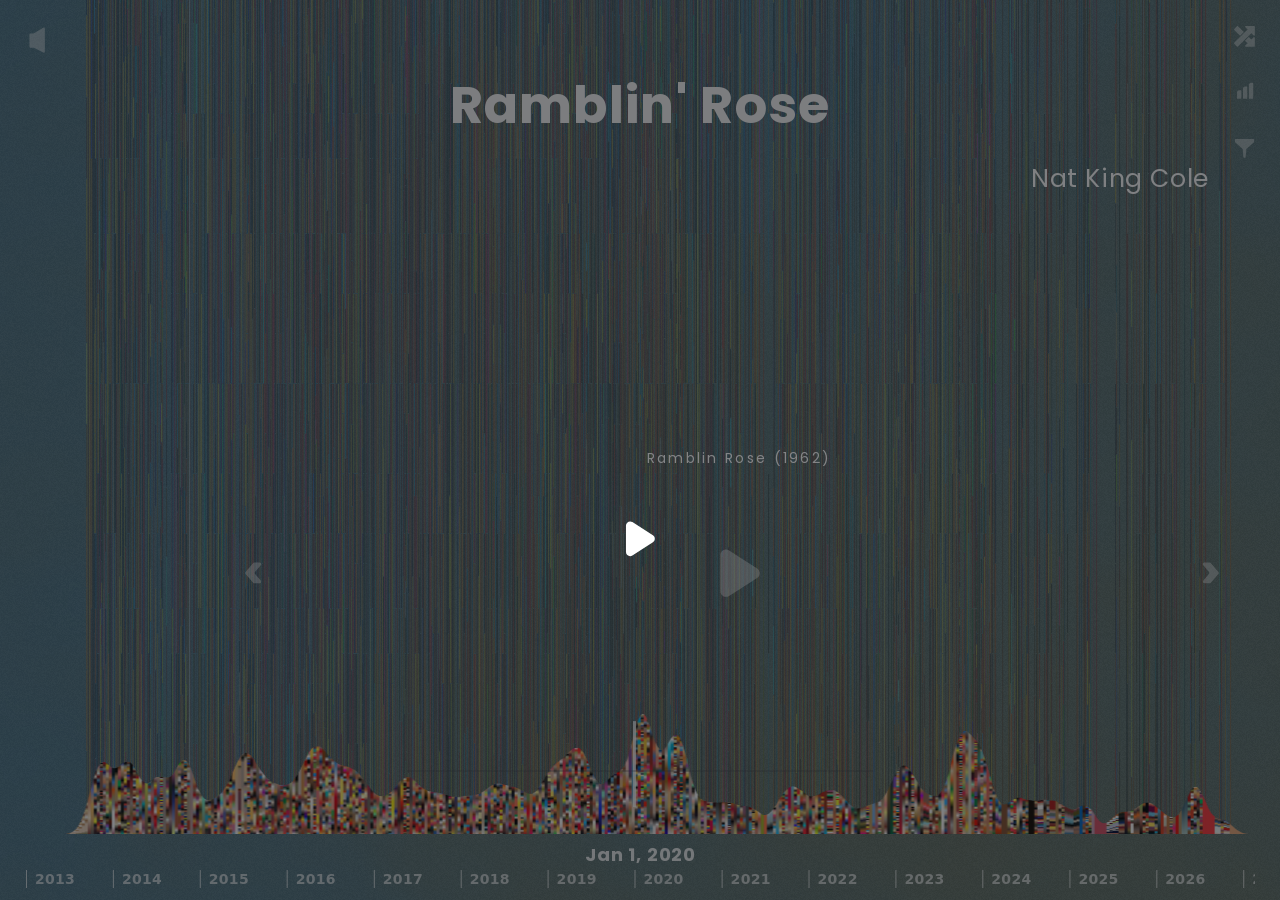
==== commit 6e21c502: "Album cover: transparent button background (thin dark edge) Co-Authored-By: Claude Sonnet 5.5 <norep" ====
--- a/index.html
+++ b/index.html
@@ -24,7 +24,7 @@
 <link rel="preconnect" href="https://api.spotify.com" crossorigin>
 <link rel="stylesheet" href="src/style.css">
 <link rel="stylesheet" href="lib/ui-engine/engine.css">
-<link rel="stylesheet" href="src/app.css?v=3">
+<link rel="stylesheet" href="src/app.css?v=4">
 </head>
 <body>
 
--- a/src/style.css
+++ b/src/style.css
@@ -21,7 +21,8 @@
        can persist them (they're already included in the default
        localStorage save/load) without the panel's own code needing to
        know anything about how a project stores state. */
-    .dev-panel {
+    .dev-icon-import-btn { margin-left: 6px; padding: 2px 8px; font-size: 0.85em; cursor: pointer; background: var(--dev-accent-color, #0ff); color: #000; border: 0; border-radius: 3px; flex: none; white-space: nowrap; }
+.dev-panel {
         position: fixed;
         left: calc(var(--dev-panel-left-px, 20) * 1px);
         top: calc(var(--dev-panel-top-px, 20) * 1px);
@@ -1120,7 +1121,7 @@
     .dev-lp-row-handle:hover { opacity: 1; }
     .dev-lp-row-handle:active { cursor: grabbing; }
     .dev-lp-row-label { flex: 1; overflow: hidden; text-overflow: ellipsis; white-space: nowrap; }
-    .dev-lp-export-checkbox { accent-color: var(--dev-accent-color, #0ff); cursor: pointer; flex-shrink: 0; }
+    .dev-lp-export-checkbox, .dev-lp-vis-checkbox { accent-color: var(--dev-accent-color, #0ff); cursor: pointer; flex-shrink: 0; }
     .dev-lp-group { margin-left: 4px; }
     .dev-lp-group-header {
         display: flex;
--- a/src/app.css
+++ b/src/app.css
@@ -24,6 +24,7 @@
    new one for the crossfade between songs. They sit behind everything (z-index -1 inside the stage). */
 .spx-bg { position: absolute; inset: 0; width: 100%; height: 100%; z-index: -1; pointer-events: none; display: block; }
 .spx-bg-prev { opacity: 0; z-index: 0; }
+.spx-ticks { position: absolute; inset: 0; width: 100%; height: 100%; z-index: 0; pointer-events: none; display: block; } /* song ticks: above the background layers, below the cover, text and graph (DOM order: it follows #spxBgFx) */
 .spx-bg-fx { z-index: 0; display: none; } /* the background animation layer (bgAnimation.js), above the background canvases */
 .spx-artist { font-size: 22px; color: #c9d1d9; } /* JS fallbacks -- see .spx-title's own comment above */
 .spx-meta { font-size: 14px; color: #8b94a1; } /* JS fallbacks -- see .spx-title's own comment above */
@@ -31,7 +32,7 @@
 /* the album cover is the play/pause button */
 /* Stacking: the cover sits BEHIND everything. Scaled up it can overlap the text and the timeline, which
    stay in front of it (and the timeline canvas is transparent, so the bars draw over the cover). */
-.spx-cover { z-index: 0; padding: 0; border: 0; border-radius: 10px; overflow: hidden; background: #1a1d22; cursor: pointer; box-shadow: var(--shadow-cover, 0 8px 28px #0008); }
+.spx-cover { z-index: 0; padding: 0; border: 0; border-radius: 10px; overflow: hidden; background: transparent; /* was #1a1d22: it showed as a thin dark edge where the image meets the rounded corner, most visible when the cover is scaled up */ cursor: pointer; box-shadow: var(--shadow-cover, 0 8px 28px #0008); }
 .spx-title, .spx-artist, .spx-meta, .spx-timeline { z-index: 2; }
 /* the cover can't be selected, highlighted or dragged: no blue selection overlay when click-dragging across it */
 .spx-cover, .spx-cover * { user-select: none; -webkit-user-select: none; -webkit-user-drag: none; -webkit-touch-callout: none; }
@@ -156,10 +157,13 @@
 .bs-host.bs-hover .bs-icon { width: var(--bs-size-hover, var(--bs-size, 26px)); height: var(--bs-size-hover, var(--bs-size, 26px)); opacity: var(--bs-op-hover, var(--bs-op, 1)); }
 .bs-host.bs-press .bs-icon { width: var(--bs-size-press, var(--bs-size, 26px)); height: var(--bs-size-press, var(--bs-size, 26px)); opacity: var(--bs-op-press, var(--bs-op, 1)); }
 .bs-host.bs-release .bs-icon { width: var(--bs-size-release, var(--bs-size, 26px)); height: var(--bs-size-release, var(--bs-size, 26px)); opacity: var(--bs-op-hover, var(--bs-op, 1)); }
-.spx-play-glyph { translate: 0 var(--spx-play-y, 0px); position: absolute; inset: 0; display: flex; align-items: center; justify-content: center; pointer-events: none; }
-.spx-cover.playing .ico-play, .spx-cover:not(.playing) .ico-pause { display: none; }
-.spx-cover.playing .spx-play-glyph { opacity: var(--spx-glyph-op-playing, 1); }
-.spx-cover:not(.playing) .spx-play-glyph { opacity: var(--spx-glyph-op-paused, 1); }
+.spx-play-glyph { translate: 0 calc(var(--spx-play-y, 0px) * var(--spx-cover-scale, 1)); position: absolute; display: flex; align-items: center; justify-content: center; pointer-events: none; } /* its box (left/top/right/bottom: anchor()) is set by syncGlyph() in main.js to the cover's */
+.spx-play-glyph svg { scale: var(--spx-cover-scale, 1); }
+.ro-off { display: none !important; } /* an item switched off in the render-order list that nothing else hides */
+.spx-layer { position: absolute; pointer-events: none; display: block; } /* the timeline's scale / add date / song data / scrub line canvases (timeline.js layerCtx) */
+.spx-play-glyph.playing .ico-play, .spx-play-glyph:not(.playing) .ico-pause { display: none; }
+.spx-play-glyph.playing { opacity: var(--spx-glyph-op-playing, 1); }
+.spx-play-glyph:not(.playing) { opacity: var(--spx-glyph-op-paused, 1); }
 .spx-app.no-play-glyph .spx-play-glyph { display: none; }
 /* Song Timeline (dev panel > Song Timeline): the playback bar along the album cover's bottom edge. Anchored to the bottom, so a taller bar grows upward. */
 .spx-songbar { position: absolute; left: 0; right: 0; bottom: 0; height: var(--sb-h, 4px); z-index: 3; pointer-events: none; opacity: var(--sb-op, 1); transition: opacity var(--sb-time, 160ms) linear; }
@@ -197,7 +201,18 @@
 .spx-app.no-shadow-vol .spx-filter { filter: none; }
 .spx-filter-panel { position: fixed; z-index: 2147482000; width: var(--spx-flt-width, 260px); box-sizing: border-box; padding: 10px 12px 12px; border-radius: 10px; color: #f2f2f2; font-size: var(--spx-flt-font, 12px);
     background: var(--spx-flt-bg, rgba(20,22,26,0.92)); box-shadow: var(--shadow-flt-panel, 0 6px 24px #000a); backdrop-filter: blur(var(--spx-flt-blur, 6px)); -webkit-backdrop-filter: blur(var(--spx-flt-blur, 6px)); --flt-accent: var(--spx-flt-accent, #1db954); }
+.spx-filter-panel { display: flex; flex-direction: column; } /* head, rows and the song count are flex items: the count stays visible while the rows clip or scroll */
 .spx-filter-panel[hidden] { display: none; }
+.spx-filter-panel .spx-flt-head { order: 0; }
+.spx-filter-panel .spx-flt-count { order: 3; flex: none; }
+.spx-filter-panel.count-top .spx-flt-count { order: 1; }
+.spx-filter-panel .spx-flt-rows { order: 2; flex: 1 1 auto; min-height: 0; overflow-x: hidden; overflow-y: hidden; padding: 0 6px; margin-left: -6px; margin-right: -6px; }
+.spx-filter-panel.scroll { max-height: calc(100dvh - 8px); }
+.spx-filter-panel.scroll .spx-flt-rows { overflow-y: auto; overscroll-behavior: contain; }
+.spx-filter-panel.no-resize .spx-flt-resize { display: none; }
+.spx-flt-resize-b { left: 0; right: 0; top: auto; bottom: 0; width: auto; height: 8px; cursor: ns-resize; }
+.spx-filter-panel.draggable { cursor: grab; }
+.spx-filter-panel.draggable input, .spx-filter-panel.draggable button { cursor: pointer; }
 .spx-flt-resize { position: absolute; top: 0; bottom: 0; width: 8px; cursor: ew-resize; z-index: 0; touch-action: none; }
 .spx-flt-resize-l { left: 0; }
 .spx-flt-resize-r { right: 0; }
@@ -214,6 +229,11 @@
 .spx-flt-nums { display: flex; justify-content: space-between; align-items: baseline; font-size: .9em; opacity: .8; margin-top: var(--spx-flt-nums-gap, 1px); } /* the numbers' distance from their slider (negative = closer) */
 .spx-flt-nums .spx-flt-val { flex: 1; text-align: center; padding: 0 4px; }
 .spx-flt-row.on .spx-flt-val { color: var(--flt-accent); }
+.spx-flt-cur { display: none; text-align: center; font-size: .9em; line-height: 1.2; opacity: .8; pointer-events: none; margin-top: var(--spx-flt-nums-gap, 1px); transform: translateY(calc(var(--spx-flt-cur-y, 0) * 1px)); }
+.spx-flt-row.show-cur .spx-flt-cur { display: block; }
+.spx-flt-row.show-cur .spx-flt-nums .spx-flt-val { display: none; }
+.spx-filter-panel:not(.no-nums) .spx-flt-row.show-cur .spx-flt-cur { margin-top: -1.2em; } /* the slider's end numbers share this line: the value sits between them */
+.spx-flt-row.on .spx-flt-cur { color: var(--flt-accent); }
 .spx-filter-panel.no-nums .spx-flt-nums { display: none; }
 .spx-filter-panel.no-range-text .spx-flt-nums .spx-flt-val { display: none; }
 .spx-flt-count { text-align: center; opacity: .75; margin-top: 2px; font-size: var(--spx-flt-count-font, 12px); }
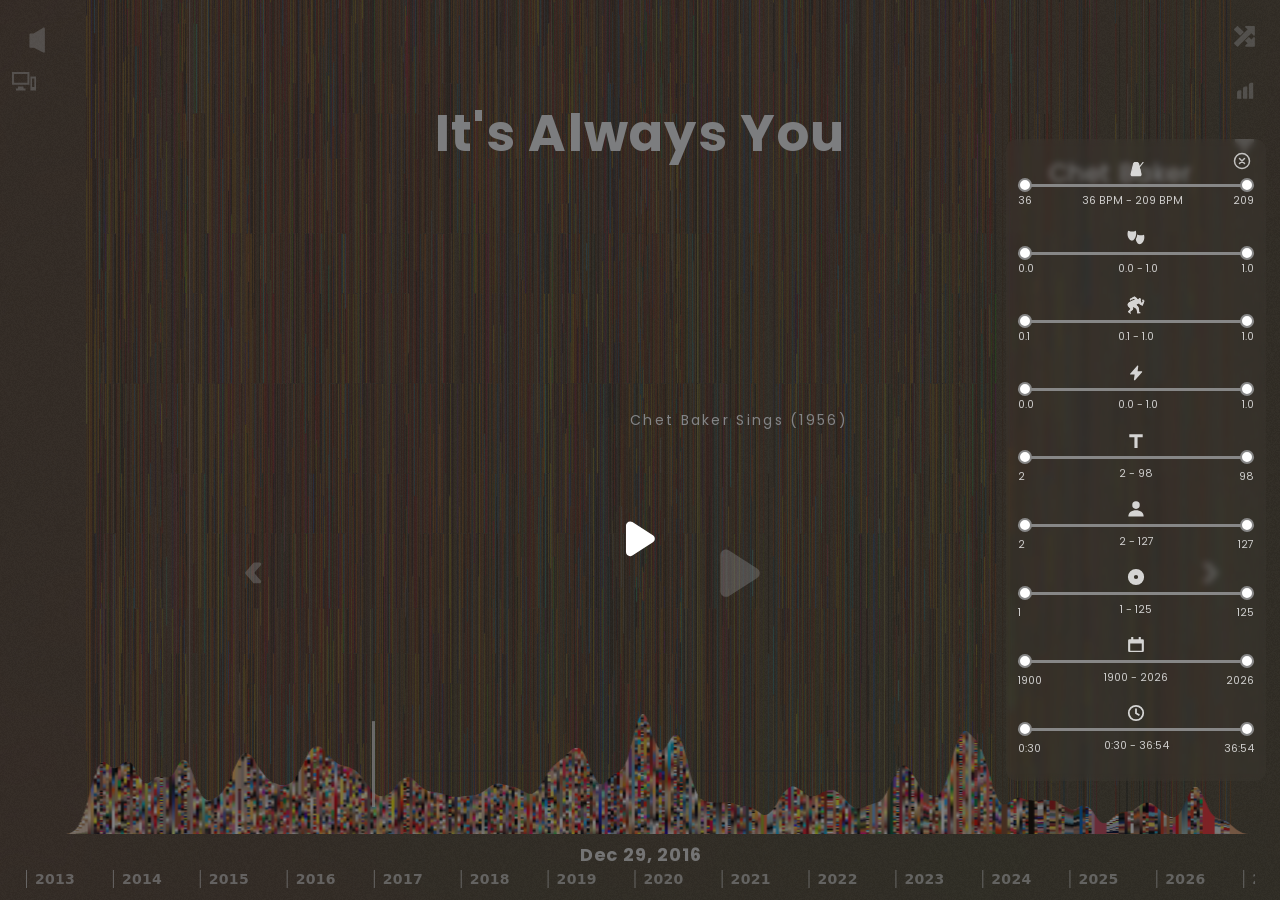
==== commit 22f65ea9: "Icon dropdowns: Filter panel title/artist/album length, date and song length rows (3 options each) a" ====
--- a/index.html
+++ b/index.html
@@ -183,6 +183,7 @@
 
     <script type="module" src="src/main.js?v=4"></script>
     <script src="src/devpanel/buttonIconNames.js?v=4"></script>
+    <script src="src/devpanel/extraIconNames.js?v=4"></script>
     <script src="src/devpanel/devPanel.js?v=4"></script>
 </body>
 </html>
--- a/src/style.css
+++ b/src/style.css
@@ -1141,6 +1141,8 @@
     .dev-lp-group-body { margin-left: 14px; border-left: 1px dashed rgba(0, 255, 255, 0.25); padding-left: 6px; }
     .dev-lp-group.collapsed > .dev-lp-group-body { display: none; }
     .dev-lp-ungrouped-body { display: flex; flex-direction: column; gap: 2px; }
+    .dev-lp-mixed { display: flex; flex-direction: column; gap: 2px; }
+    .dev-lp-group-selected { background: rgba(0, 255, 255, 0.14); border-radius: 4px; }
     .dev-list-picker-actions { display: flex; flex-wrap: wrap; gap: 4px; margin-top: 4px; }
     .dev-list-picker-actions button {
         flex: 1 1 auto;
--- a/src/app.css
+++ b/src/app.css
@@ -116,7 +116,7 @@
 .spx-vol-fill { position: absolute; top: 0; bottom: 0; left: 0; border-radius: calc(var(--spx-vol-bw) / 2); background: var(--spx-vol-fill); }
 .spx-vol-track::before { content: ''; position: absolute; inset: -12px -6px; } /* wider grab area than the thin bar */
 .spx-vol-thumb { position: absolute; top: calc(50% - var(--spx-vol-r)); width: calc(2 * var(--spx-vol-r)); height: calc(2 * var(--spx-vol-r)); border-radius: 50%; background: var(--spx-vol-thumb); box-shadow: var(--shadow-vol-box, 0 1px 4px #000a); pointer-events: none; }
-.spx-vol-label { display: none; font: 600 11px/1 system-ui, sans-serif; color: #c9d1d9; }
+.spx-vol-label { display: none; font: 600 11px/1 system-ui, sans-serif; font-family: var(--spx-font, system-ui, sans-serif); color: #c9d1d9; }
 
 /* Previous / next song buttons beside the album cover */
 .spx-nav { z-index: 4; width: 48px; height: 48px; border: 0; border-radius: 50%; padding: 0; display: flex; align-items: center; justify-content: center; color: #f2f2f2; background: none; cursor: pointer; filter: var(--shadow-nav, drop-shadow(0 1px 3px #000a)); -webkit-tap-highlight-color: transparent; }
@@ -199,18 +199,19 @@
 .spx-filter[aria-pressed="true"] { --bs-op: var(--spx-filter-on-op, 1); color: var(--spx-filter-on-color, #1db954); }
 .spx-filter[hidden] { display: none; }
 .spx-app.no-shadow-vol .spx-filter { filter: none; }
-.spx-filter-panel { position: fixed; z-index: 2147482000; width: var(--spx-flt-width, 260px); box-sizing: border-box; padding: 10px 12px 12px; border-radius: 10px; color: #f2f2f2; font-size: var(--spx-flt-font, 12px);
+.spx-filter-panel { position: fixed; z-index: 2147482000; width: var(--spx-flt-width, 260px); box-sizing: border-box; padding: calc(10px + var(--fit-pt, 0px)) calc(12px + var(--fit-pr, 0px)) calc(12px + var(--fit-pb, 0px)) calc(12px + var(--fit-pl, 0px)); border-radius: 10px; color: #f2f2f2; font-size: var(--spx-flt-font, 12px); font-family: var(--spx-font, inherit);
     background: var(--spx-flt-bg, rgba(20,22,26,0.92)); box-shadow: var(--shadow-flt-panel, 0 6px 24px #000a); backdrop-filter: blur(var(--spx-flt-blur, 6px)); -webkit-backdrop-filter: blur(var(--spx-flt-blur, 6px)); --flt-accent: var(--spx-flt-accent, #1db954); }
 .spx-filter-panel { display: flex; flex-direction: column; } /* head, rows and the song count are flex items: the count stays visible while the rows clip or scroll */
 .spx-filter-panel[hidden] { display: none; }
 .spx-filter-panel .spx-flt-head { order: 0; }
 .spx-filter-panel .spx-flt-count { order: 3; flex: none; }
 .spx-filter-panel.count-top .spx-flt-count { order: 1; }
-.spx-filter-panel .spx-flt-rows { order: 2; flex: 1 1 auto; min-height: 0; overflow-x: hidden; overflow-y: hidden; padding: 0 6px; margin-left: -6px; margin-right: -6px; }
+.spx-filter-panel .spx-flt-rows { order: 2; flex: 1 1 auto; min-height: 0; overflow-x: hidden; overflow-y: hidden; padding: var(--fit-rt, 0px) calc(6px + var(--fit-rr, 0px)) var(--fit-rb, 0px) calc(6px + var(--fit-rl, 0px)); margin-left: -6px; margin-right: -6px; }
 .spx-filter-panel.scroll { max-height: calc(100dvh - 8px); }
 .spx-filter-panel.scroll .spx-flt-rows { overflow-y: auto; overscroll-behavior: contain; }
 .spx-filter-panel.no-resize .spx-flt-resize { display: none; }
-.spx-flt-resize-b { left: 0; right: 0; top: auto; bottom: 0; width: auto; height: 8px; cursor: ns-resize; }
+.spx-filter-panel.no-resize-x .spx-flt-resize-l, .spx-filter-panel.no-resize-x .spx-flt-resize-r, .spx-filter-panel.no-resize-y .spx-flt-resize-b { display: none; }
+.spx-filter-panel .spx-flt-resize-b { left: 0; right: 0; top: auto; bottom: 0; width: auto; height: 10px; cursor: ns-resize; z-index: 1; } /* the panel prefix: the plain .spx-flt-resize rule below would otherwise win and turn this into a left-edge strip */
 .spx-filter-panel.draggable { cursor: grab; }
 .spx-filter-panel.draggable input, .spx-filter-panel.draggable button { cursor: pointer; }
 .spx-flt-resize { position: absolute; top: 0; bottom: 0; width: 8px; cursor: ew-resize; z-index: 0; touch-action: none; }
@@ -231,6 +232,7 @@
 .spx-flt-row.on .spx-flt-val { color: var(--flt-accent); }
 .spx-flt-cur { display: none; text-align: center; font-size: .9em; line-height: 1.2; opacity: .8; pointer-events: none; margin-top: var(--spx-flt-nums-gap, 1px); transform: translateY(calc(var(--spx-flt-cur-y, 0) * 1px)); }
 .spx-flt-row.show-cur .spx-flt-cur { display: block; }
+.spx-flt-row:not(.show-cur) .spx-flt-nums { transform: translateY(calc(var(--spx-flt-cur-y, 0) * 1px)); } /* a slider with no separate value line: its end numbers / range text are its shown value, and the same Y offset moves them */
 .spx-flt-row.show-cur .spx-flt-nums .spx-flt-val { display: none; }
 .spx-filter-panel:not(.no-nums) .spx-flt-row.show-cur .spx-flt-cur { margin-top: -1.2em; } /* the slider's end numbers share this line: the value sits between them */
 .spx-flt-row.on .spx-flt-cur { color: var(--flt-accent); }
@@ -239,7 +241,7 @@
 .spx-flt-count { text-align: center; opacity: .75; margin-top: 2px; font-size: var(--spx-flt-count-font, 12px); }
 .spx-flt-ico svg { width: var(--spx-flt-ico, 20px); height: var(--spx-flt-ico, 20px); fill: none; stroke: currentColor; stroke-width: 1.8; stroke-linecap: round; stroke-linejoin: round; }
 .spx-flt-row.on .spx-flt-top { color: var(--flt-accent); opacity: 1; }
-.spx-flt-range { position: relative; height: 22px; }
+.spx-flt-range { position: relative; height: 22px; transform: translateY(var(--spx-flt-sl-y, 0px)); } /* Text/Icons/Sliders: Sliders Y Offset (all sliders); filter.js fit() pads the panel so nothing spills */
 .spx-flt-track { position: absolute; left: 0; right: 0; top: 10px; height: 3px; border-radius: 2px; background: #ffffff30; }
 .spx-flt-fill { position: absolute; top: 0; bottom: 0; background: var(--flt-accent); border-radius: 2px; }
 .spx-flt-range input { position: absolute; left: 0; top: 0; width: 100%; height: 22px; margin: 0; background: none; pointer-events: none; -webkit-appearance: none; appearance: none; }
@@ -254,3 +256,27 @@
 .spx-sdk-status { position: fixed; left: 12px; bottom: 12px; z-index: 2147481000; max-width: 320px; padding: 8px 10px; border-radius: 8px; background: #000c; color: #fff;
     font: 12px/1.4 ui-monospace, Menlo, Consolas, monospace; white-space: pre; overflow: hidden; text-overflow: ellipsis; pointer-events: none; }
 .spx-sdk-status[hidden] { display: none; }
+
+/* Play On Device (left edge, under the Volume button): the Spotify Connect device list (devicePanel.js) */
+.spx-device { z-index: 4; position: absolute; left: var(--spx-device-edge, 14px); top: calc(14px + var(--spx-vol-icon, 24px) + 20px); /* the left edge, directly under the volume button */ width: calc(var(--spx-device-icon, 20px) + 20px); height: calc(var(--spx-device-icon, 20px) + 20px);
+    border: 0; padding: 0; margin: 0; background: none; display: flex; align-items: center; justify-content: center; color: var(--spx-device-color, #f2f2f2); --bs-op: var(--spx-device-off-op, 0.45); cursor: pointer;
+    filter: var(--shadow-vol, drop-shadow(0 1px 3px #000a)); -webkit-tap-highlight-color: transparent; transition: opacity .15s, color .15s; translate: var(--spx-device-x, 0px) var(--spx-device-y, 0px); }
+.spx-device svg { width: var(--spx-device-icon, 20px); height: var(--spx-device-icon, 20px); fill: none; stroke: currentColor; stroke-width: 2; stroke-linecap: round; stroke-linejoin: round; }
+.spx-device[aria-pressed="true"] { --bs-op: var(--spx-device-on-op, 1); color: var(--spx-device-on-color, #1db954); }
+.spx-device[hidden] { display: none; }
+.spx-app.no-shadow-vol .spx-device { filter: none; }
+.spx-device-panel { font-family: var(--spx-font, inherit); position: fixed; z-index: 2147482000; width: var(--spx-dev-width, 240px); box-sizing: border-box; padding: 10px 12px 12px; border-radius: 10px; color: #f2f2f2; font-size: var(--spx-dev-font, 13px);
+    background: var(--spx-dev-bg, rgba(20,22,26,0.92)); box-shadow: 0 6px 24px #000a; backdrop-filter: blur(var(--spx-dev-blur, 6px)); -webkit-backdrop-filter: blur(var(--spx-dev-blur, 6px)); --dev-accent: var(--spx-dev-accent, #1db954); }
+.spx-device-panel[hidden] { display: none; }
+.spx-dev-head { display: flex; align-items: center; justify-content: space-between; font-weight: 700; margin-bottom: 6px; }
+.spx-dev-refresh { background: none; border: 0; color: inherit; font-size: 1.2em; cursor: pointer; opacity: .7; padding: 0 2px; }
+.spx-dev-refresh:hover { opacity: 1; }
+.spx-dev-list { display: flex; flex-direction: column; gap: 2px; max-height: 50dvh; overflow-y: auto; }
+.spx-dev-row { display: flex; flex-direction: column; align-items: flex-start; gap: 1px; width: 100%; text-align: left; background: none; border: 0; border-radius: 6px; padding: 6px 8px 6px 20px; color: inherit; font: inherit; cursor: pointer; position: relative; }
+.spx-dev-row:hover { background: #ffffff18; }
+.spx-dev-row.on { color: var(--dev-accent); }
+.spx-dev-row.on::before { content: ''; position: absolute; left: 8px; top: 50%; width: 6px; height: 6px; margin-top: -3px; border-radius: 50%; background: var(--dev-accent); }
+.spx-dev-name { font-weight: 600; }
+.spx-dev-meta { font-size: .85em; opacity: .6; }
+.spx-dev-msg { margin-top: 6px; font-size: .85em; opacity: .7; }
+.spx-dev-login { margin-top: 4px; width: 100%; padding: 6px; border: 0; border-radius: 6px; background: var(--dev-accent); color: #000; font: inherit; font-weight: 700; cursor: pointer; }
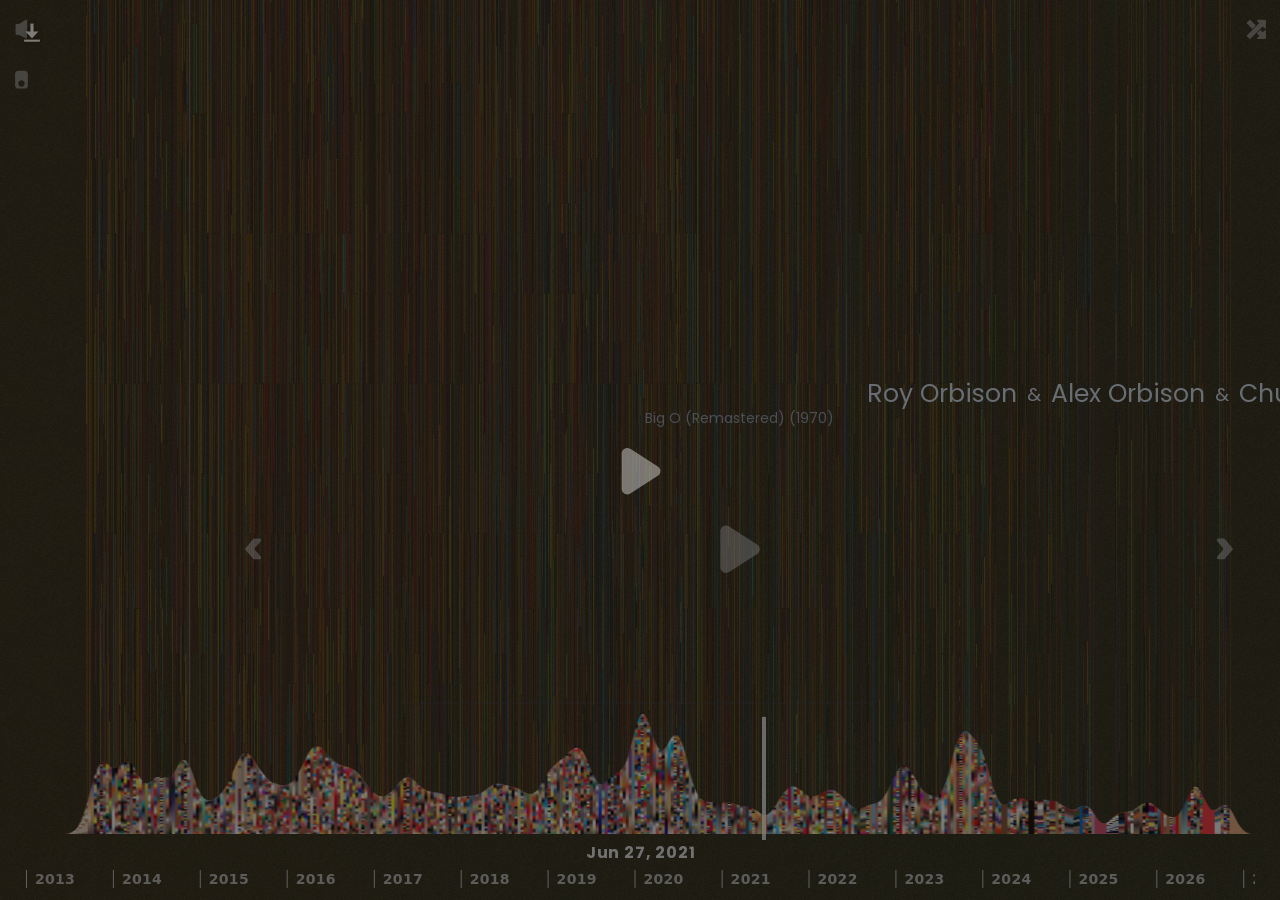
==== commit 21e925ca: "Scrubbing and Scroll To Zoom toggle groups (exclusive); start button waits for loading to finish Co-" ====
--- a/index.html
+++ b/index.html
@@ -35,6 +35,10 @@
 
 
     <button class="dev-toggle-btn" id="devToggleBtn" onclick="ensureDevPanelBuilt(); devPanel.classList.toggle('hidden')">DEV</button>
+    <!-- CLAUDE.md §13a: reuses .dev-toggle-btn verbatim so it matches DEV and is gated by the
+         same html.dev-mode rule -- present under exactly the same condition DEV is, with no
+         separate gating code. -->
+    <button class="dev-toggle-btn" id="devUiInspectorBtn" style="bottom: 44px;" onclick="toggleUiLayoutInspector()">UI</button>
 
     <div class="dev-panel" id="devPanel">
         <div class="dev-panel-scroll-content">
--- a/lib/ui-engine/engine.css
+++ b/lib/ui-engine/engine.css
@@ -43,35 +43,52 @@
 .ui-mode-anchor {
   position: absolute;
 }
+/* v0.2.10 — offsetX/offsetY sign convention, UNIFIED across every edge:
+   positive offsetX always means screen-right, positive offsetY always means
+   screen-up, regardless of which edge (top/bottom/left/right/center) the
+   element is anchored to. Before this, the RAW CSS property being written
+   (`top`/`bottom`/`left`/`right`) determined the sign: a `top`-anchored
+   element had positive-Y-down (more `top` = further down), a `bottom`-
+   anchored one had positive-Y-up (more `bottom` = further up) — the same
+   stored number meant opposite visual directions depending on which edge
+   was active. `left`/`right` had the identical asymmetry on the X axis.
+   Fix: negate the var() wherever the raw CSS property's own natural
+   direction disagrees with the desired convention (top, right) — leave it
+   alone wherever it already agrees (bottom, left). See registry.mjs's
+   SIGN_MIGRATION_V0_2_10 for the one-time stored-value migration that keeps
+   every already-saved offset rendering at its current visual position
+   under this new convention. */
 .ui-mode-anchor[data-anchor-h="left"] { left: var(--ui-offset-x, 0); right: auto; }
-.ui-mode-anchor[data-anchor-h="right"] { right: var(--ui-offset-x, 0); left: auto; }
+.ui-mode-anchor[data-anchor-h="right"] { right: calc(-1 * var(--ui-offset-x, 0px)); left: auto; }
 .ui-mode-anchor[data-anchor-h="center"] { left: 50%; right: auto; transform: translateX(calc(-50% + var(--ui-offset-x, 0px))); }
-.ui-mode-anchor[data-anchor-v="top"] { top: var(--ui-offset-y, 0); bottom: auto; }
+.ui-mode-anchor[data-anchor-v="top"] { top: calc(-1 * var(--ui-offset-y, 0px)); bottom: auto; }
 .ui-mode-anchor[data-anchor-v="bottom"] { bottom: var(--ui-offset-y, 0); top: auto; }
-.ui-mode-anchor[data-anchor-v="center"] { top: 50%; bottom: auto; transform: translateY(calc(-50% + var(--ui-offset-y, 0px))); }
+.ui-mode-anchor[data-anchor-v="center"] { top: 50%; bottom: auto; transform: translateY(calc(-50% - var(--ui-offset-y, 0px))); }
 /* Both axes centered: combine the two transforms rather than letting the
    later rule silently clobber the earlier one (CSS's own cascade would
    otherwise apply whichever single-axis transform rule appears last in the
    stylesheet, dropping the other axis entirely). */
 .ui-mode-anchor[data-anchor-h="center"][data-anchor-v="center"] {
   left: 50%; top: 50%; right: auto; bottom: auto;
-  transform: translate(calc(-50% + var(--ui-offset-x, 0px)), calc(-50% + var(--ui-offset-y, 0px)));
+  transform: translate(calc(-50% + var(--ui-offset-x, 0px)), calc(-50% - var(--ui-offset-y, 0px)));
 }
 
 /* fixed — position:fixed against the viewport. Same inset-property pattern
-   as anchor, plus the 3x3 named viewport anchors from data-viewport-anchor. */
+   as anchor, plus the 3x3 named viewport anchors from data-viewport-anchor.
+   Same v0.2.10 sign-negation rule as anchor mode above: negate on top/right
+   edges, leave bottom/left as-is. */
 .ui-mode-fixed {
   position: fixed;
 }
-.ui-mode-fixed[data-viewport-anchor="top-left"] { top: var(--ui-offset-y, 0); left: var(--ui-offset-x, 0); }
-.ui-mode-fixed[data-viewport-anchor="top-center"] { top: var(--ui-offset-y, 0); left: 50%; transform: translateX(-50%); }
-.ui-mode-fixed[data-viewport-anchor="top-right"] { top: var(--ui-offset-y, 0); right: var(--ui-offset-x, 0); }
+.ui-mode-fixed[data-viewport-anchor="top-left"] { top: calc(-1 * var(--ui-offset-y, 0px)); left: var(--ui-offset-x, 0); }
+.ui-mode-fixed[data-viewport-anchor="top-center"] { top: calc(-1 * var(--ui-offset-y, 0px)); left: 50%; transform: translateX(-50%); }
+.ui-mode-fixed[data-viewport-anchor="top-right"] { top: calc(-1 * var(--ui-offset-y, 0px)); right: calc(-1 * var(--ui-offset-x, 0px)); }
 .ui-mode-fixed[data-viewport-anchor="center-left"] { top: 50%; left: var(--ui-offset-x, 0); transform: translateY(-50%); }
 .ui-mode-fixed[data-viewport-anchor="center"] { top: 50%; left: 50%; transform: translate(-50%, -50%); }
-.ui-mode-fixed[data-viewport-anchor="center-right"] { top: 50%; right: var(--ui-offset-x, 0); transform: translateY(-50%); }
+.ui-mode-fixed[data-viewport-anchor="center-right"] { top: 50%; right: calc(-1 * var(--ui-offset-x, 0px)); transform: translateY(-50%); }
 .ui-mode-fixed[data-viewport-anchor="bottom-left"] { bottom: var(--ui-offset-y, 0); left: var(--ui-offset-x, 0); }
 .ui-mode-fixed[data-viewport-anchor="bottom-center"] { bottom: var(--ui-offset-y, 0); left: 50%; transform: translateX(-50%); }
-.ui-mode-fixed[data-viewport-anchor="bottom-right"] { bottom: var(--ui-offset-y, 0); right: var(--ui-offset-x, 0); }
+.ui-mode-fixed[data-viewport-anchor="bottom-right"] { bottom: var(--ui-offset-y, 0); right: calc(-1 * var(--ui-offset-x, 0px)); }
 
 /* absolute — explicit x/y inside a declared containing block. */
 .ui-mode-absolute {
@@ -128,13 +145,21 @@
 }
 
 /* ============================================================
-   TYPOGRAPHY (v0.2.7) — opt-in: `.ui-typography` is only ever added by
+   TYPOGRAPHY (v0.2.7) — opt-in via RESOLUTION, not via Inspector-
+   availability: `.ui-typography` is only ever added by
    resolveElementLayout() when an element's layout config actually has at
-   least one typography field set (see engine.mjs's own comment) — an
-   element that never touches typography gets zero rules here, zero
-   custom properties, completely untouched. Every var() fallback below is
-   exactly schema.mjs's own FIELDS default for that field, so an element
-   that opts in but leaves a field unset still renders a sensible value.
+   least one typography field SET (see engine.mjs's own comment) — an
+   element that never touches a typography field gets zero rules here,
+   zero custom properties, completely untouched, REGARDLESS of whether its
+   config has an (empty) `typography` object at all. Every var() fallback
+   below is exactly schema.mjs's own FIELDS default for that field, so an
+   element that opts in but leaves a field unset still renders a sensible
+   value. As of v0.2.13, createUIElement() auto-seeds `typography: {}` on
+   every element so the Inspector's Typography group is always available
+   without the host writing it out — that is a registry.mjs/
+   canonicalSchema.mjs-level change only; this file's own gate is
+   unchanged and still requires an actual field value before any CSS here
+   applies.
    ============================================================ */
 .ui-typography {
   font-family: var(--ui-font-family, Arial);
@@ -148,6 +173,7 @@
   opacity: var(--ui-opacity, 1);
   overflow-wrap: var(--ui-overflow-wrap, normal);
   max-width: var(--ui-max-width, 400px);
+  text-transform: var(--ui-text-transform, none); /* v0.2.14 — textCase (none/uppercase/lowercase); was a boolean `capitalize` in v0.2.13, replaced before any project adopted it */
 }
 /* `enabled: false` only — a visible element's `display` is never touched
    (see engine.mjs's css-class-toggle-false comment). */
@@ -167,3 +193,7 @@
 .ui-typography[data-ui-overflow="wrap"] { white-space: normal; overflow: visible; text-overflow: clip; }
 .ui-typography[data-ui-overflow="truncate"] { white-space: nowrap; overflow: hidden; text-overflow: ellipsis; }
 .ui-typography[data-ui-overflow="clip"] { white-space: nowrap; overflow: hidden; text-overflow: clip; }
+
+/* ICON (v0.2.12) - opt-in like typography: `.ui-icon` is only added once an icon field is set. The element's svg takes --ui-icon-size; the doubled class keeps this
+   ahead of a host rule like `.my-button svg` (0,1,1) whatever the stylesheet order, and the hover / press animation rules (3 classes) still win for those states. */
+.ui-element.ui-icon svg, .ui-element.ui-icon .bs-icon { width: var(--ui-icon-size, 24px); height: var(--ui-icon-size, 24px); }
--- a/src/app.css
+++ b/src/app.css
@@ -12,7 +12,15 @@
 .spx-title, .spx-artist, .spx-meta { white-space: pre-line; text-align: center; overflow-wrap: normal; user-select: text; -webkit-user-select: text; cursor: text; }
 .spx-title a { -webkit-user-drag: none; user-select: text; -webkit-user-select: text; }
 .spx-title ::selection, .spx-artist::selection, .spx-meta::selection { background: #1db95466; }
-.spx-title { font-size: 44px; font-weight: 700; line-height: 1.1; color: #f2f2f2; } /* JS (applyTextElementStyles(), main.js) sets every one of these live from the dev panel's UI Layout > Text > Song Title group -- these are first-paint fallbacks only */
+/* First-paint fallbacks only, before the UI Layout Engine's own `.ui-typography` class
+   lands (2026-10-30: these properties moved from applyTextElementStyles()'s own INLINE
+   style writes, which always won regardless of specificity, onto the engine's
+   typography CSS class -- a plain class selector, same specificity as these rules, so
+   without `:not(.ui-typography)` here the LATER-loaded stylesheet (app.css loads after
+   engine.css in index.html) would keep winning the tie forever, not just at first
+   paint. Found live: Artist/Album & Date's real saved colors (#f7f7f7/#ffffff) were
+   silently overridden back to these old hardcoded fallback colors). */
+.spx-title:not(.ui-typography) { font-size: 44px; font-weight: 700; line-height: 1.1; color: #f2f2f2; }
 /* The track title is a link to the song on Spotify. Never underlined (hover included); inline-block so
    transform animations (pulse / grow / lift) work on it. Animation styles are set from titleAnim.js. */
 .spx-title a, .spx-title a:hover, .spx-title a:active, .spx-title a:focus { color: inherit; text-decoration: none; cursor: pointer; outline: none; -webkit-tap-highlight-color: transparent; -webkit-touch-callout: none; }
@@ -26,8 +34,8 @@
 .spx-bg-prev { opacity: 0; z-index: 0; }
 .spx-ticks { position: absolute; inset: 0; width: 100%; height: 100%; z-index: 0; pointer-events: none; display: block; } /* song ticks: above the background layers, below the cover, text and graph (DOM order: it follows #spxBgFx) */
 .spx-bg-fx { z-index: 0; display: none; } /* the background animation layer (bgAnimation.js), above the background canvases */
-.spx-artist { font-size: 22px; color: #c9d1d9; } /* JS fallbacks -- see .spx-title's own comment above */
-.spx-meta { font-size: 14px; color: #8b94a1; } /* JS fallbacks -- see .spx-title's own comment above */
+.spx-artist:not(.ui-typography) { font-size: 22px; color: #c9d1d9; } /* see .spx-title's own comment above */
+.spx-meta:not(.ui-typography) { font-size: 14px; color: #8b94a1; } /* see .spx-title's own comment above */
 
 /* the album cover is the play/pause button */
 /* Stacking: the cover sits BEHIND everything. Scaled up it can overlap the text and the timeline, which
@@ -177,7 +185,7 @@
 .spx-songbar.hov { opacity: var(--sb-hover-op, 1); } /* the pointer is over the album cover */
 .spx-songbar.press { opacity: var(--sb-click-op, 1); } /* pressed on the bar */
 /* Shuffle (under the volume icon) */
-.spx-shuffle { z-index: 4; position: absolute; right: var(--spx-shuffle-edge, 14px); top: calc(14px + (var(--spx-vol-icon, 24px) + 20px - (var(--spx-shuffle-icon, 20px) + 20px)) / 2); /* the stage's top-right corner; the volume is at the left edge */ width: calc(var(--spx-shuffle-icon, 20px) + 20px); height: calc(var(--spx-shuffle-icon, 20px) + 20px);
+.spx-shuffle { z-index: 4; position: absolute; right: var(--spx-shuffle-edge, 14px); top: var(--spx-stack-top, calc(14px + (var(--spx-vol-icon, 24px) + 20px - (var(--spx-shuffle-icon, 20px) + 20px)) / 2)); /* the stage's top-right corner; the volume is at the left edge */ width: calc(var(--spx-shuffle-icon, 20px) + 20px); height: calc(var(--spx-shuffle-icon, 20px) + 20px);
     border: 0; padding: 0; margin: 0; background: none; display: flex; align-items: center; justify-content: center; color: var(--spx-shuffle-color, #f2f2f2); --bs-op: var(--spx-shuffle-off-op, 0.45); /* the on/off opacity is the icon's own base (the animation group's hover / press values replace it); the button stays at full opacity */ cursor: pointer;
     filter: var(--shadow-vol, drop-shadow(0 1px 3px #000a)); -webkit-tap-highlight-color: transparent; transition: opacity .15s, color .15s; translate: var(--spx-shuffle-x, 0px) var(--spx-shuffle-y, 0px); }
 .spx-shuffle svg { width: var(--spx-shuffle-icon, 20px); height: var(--spx-shuffle-icon, 20px); fill: none; stroke: currentColor; stroke-width: 2; stroke-linecap: round; stroke-linejoin: round; }
@@ -185,32 +193,35 @@
 .spx-shuffle[hidden] { display: none; }
 /* Filter (under the shuffle icon): opens the audio-feature filter panel (filter.js) */
 /* Song Data button (between Shuffle and Filter): the four audio numbers of the shown song appear on the timeline's add-date row */
-.spx-songdata { z-index: 4; position: absolute; right: var(--spx-sd-edge, 14px); top: calc(14px + (var(--spx-vol-icon, 24px) + 20px - (var(--spx-shuffle-icon, 20px) + 20px)) / 2 + var(--spx-shuffle-icon, 20px) + 20px); width: calc(var(--spx-sd-icon, 20px) + 20px); height: calc(var(--spx-sd-icon, 20px) + 20px);
+.spx-songdata { z-index: 4; position: absolute; right: var(--spx-sd-edge, 14px); top: var(--spx-stack-top, calc(14px + (var(--spx-vol-icon, 24px) + 20px - (var(--spx-shuffle-icon, 20px) + 20px)) / 2 + var(--spx-shuffle-icon, 20px) + 20px)); width: calc(var(--spx-sd-icon, 20px) + 20px); height: calc(var(--spx-sd-icon, 20px) + 20px);
     border: 0; padding: 0; margin: 0; background: none; display: flex; align-items: center; justify-content: center; color: var(--spx-sd-color, #f2f2f2); --bs-op: var(--spx-sd-off-op, 0.45); cursor: pointer;
     filter: var(--shadow-vol, drop-shadow(0 1px 3px #000a)); -webkit-tap-highlight-color: transparent; transition: opacity .15s, color .15s; translate: var(--spx-sd-x, 0px) var(--spx-sd-y, 0px); }
 .spx-songdata svg { width: var(--spx-sd-icon, 20px); height: var(--spx-sd-icon, 20px); fill: none; stroke: currentColor; stroke-width: 2; stroke-linecap: round; stroke-linejoin: round; }
 .spx-songdata[aria-pressed="true"] { --bs-op: var(--spx-sd-on-op, 1); color: var(--spx-sd-on-color, #1db954); }
 .spx-songdata[hidden] { display: none; }
 .spx-app.no-shadow-vol .spx-songdata { filter: none; }
-.spx-filter { z-index: 4; position: absolute; right: var(--spx-filter-edge, 14px); top: calc(14px + (var(--spx-vol-icon, 24px) + 20px - (var(--spx-shuffle-icon, 20px) + 20px)) / 2 + var(--spx-shuffle-icon, 20px) + 20px + var(--spx-sd-offset, 0px)); width: calc(var(--spx-filter-icon, 20px) + 20px); height: calc(var(--spx-filter-icon, 20px) + 20px);
+.spx-filter { z-index: 4; position: absolute; right: var(--spx-filter-edge, 14px); top: var(--spx-stack-top, calc(14px + (var(--spx-vol-icon, 24px) + 20px - (var(--spx-shuffle-icon, 20px) + 20px)) / 2 + var(--spx-shuffle-icon, 20px) + 20px + var(--spx-sd-offset, 0px))); width: calc(var(--spx-filter-icon, 20px) + 20px); height: calc(var(--spx-filter-icon, 20px) + 20px);
     border: 0; padding: 0; margin: 0; background: none; display: flex; align-items: center; justify-content: center; color: var(--spx-filter-color, #f2f2f2); --bs-op: var(--spx-filter-off-op, 0.45); cursor: pointer;
     filter: var(--shadow-vol, drop-shadow(0 1px 3px #000a)); -webkit-tap-highlight-color: transparent; transition: opacity .15s, color .15s; translate: var(--spx-filter-x, 0px) var(--spx-filter-y, 0px); }
 .spx-filter svg { width: var(--spx-filter-icon, 20px); height: var(--spx-filter-icon, 20px); fill: none; stroke: currentColor; stroke-width: 2; stroke-linecap: round; stroke-linejoin: round; }
 .spx-filter[aria-pressed="true"] { --bs-op: var(--spx-filter-on-op, 1); color: var(--spx-filter-on-color, #1db954); }
 .spx-filter[hidden] { display: none; }
 .spx-app.no-shadow-vol .spx-filter { filter: none; }
-.spx-filter-panel { position: fixed; z-index: 2147482000; width: var(--spx-flt-width, 260px); box-sizing: border-box; padding: calc(10px + var(--fit-pt, 0px)) calc(12px + var(--fit-pr, 0px)) calc(12px + var(--fit-pb, 0px)) calc(12px + var(--fit-pl, 0px)); border-radius: 10px; color: #f2f2f2; font-size: var(--spx-flt-font, 12px); font-family: var(--spx-font, inherit);
+.spx-filter-panel { position: fixed; z-index: 2147482000; width: calc(var(--spx-flt-userw, var(--spx-flt-width, 260px)) + var(--fit-gl, 0px) + var(--fit-gr, 0px)); margin-left: calc(-1 * var(--fit-gl, 0px)); box-sizing: border-box; padding: calc(10px + var(--fit-pt, 0px)) 12px calc(12px + var(--fit-pb, 0px)) 12px; /* fit(): an item pushed past a side edge makes the panel WIDER (--fit-gl / --fit-gr), the space from the edge to the slider ends never changes */ border-radius: 10px; color: #f2f2f2; font-size: var(--spx-flt-font, 12px); font-family: var(--spx-font, inherit);
     background: var(--spx-flt-bg, rgba(20,22,26,0.92)); box-shadow: var(--shadow-flt-panel, 0 6px 24px #000a); backdrop-filter: blur(var(--spx-flt-blur, 6px)); -webkit-backdrop-filter: blur(var(--spx-flt-blur, 6px)); --flt-accent: var(--spx-flt-accent, #1db954); }
 .spx-filter-panel { display: flex; flex-direction: column; } /* head, rows and the song count are flex items: the count stays visible while the rows clip or scroll */
 .spx-filter-panel[hidden] { display: none; }
 .spx-filter-panel .spx-flt-head { order: 0; }
 .spx-filter-panel .spx-flt-count { order: 3; flex: none; }
 .spx-filter-panel.count-top .spx-flt-count { order: 1; }
-.spx-filter-panel .spx-flt-rows { order: 2; flex: 1 1 auto; min-height: 0; overflow-x: hidden; overflow-y: hidden; padding: var(--fit-rt, 0px) calc(6px + var(--fit-rr, 0px)) var(--fit-rb, 0px) calc(6px + var(--fit-rl, 0px)); margin-left: -6px; margin-right: -6px; }
+.spx-filter-panel .spx-flt-rows { order: 2; flex: 1 1 auto; min-height: 0; overflow-x: hidden; overflow-y: hidden; padding: var(--fit-rt, 0px) 6px var(--fit-rb, 0px) 6px; margin-left: -6px; margin-right: -6px; } /* fit(): the clipping box grows by the overflow (padding) while the margin takes the same amount back, so nothing moves */
 .spx-filter-panel.scroll { max-height: calc(100dvh - 8px); }
 .spx-filter-panel.scroll .spx-flt-rows { overflow-y: auto; overscroll-behavior: contain; }
+.spx-filter-panel.no-scrollbar .spx-flt-rows { scrollbar-width: none; -ms-overflow-style: none; } /* Show Scroll Bar off: the panel still scrolls, the bar is just not drawn */
+.spx-filter-panel.no-scrollbar .spx-flt-rows::-webkit-scrollbar { display: none; }
 .spx-filter-panel.no-resize .spx-flt-resize { display: none; }
-.spx-filter-panel.no-resize-x .spx-flt-resize-l, .spx-filter-panel.no-resize-x .spx-flt-resize-r, .spx-filter-panel.no-resize-y .spx-flt-resize-b { display: none; }
+.spx-filter-panel.no-resize-x .spx-flt-resize-l, .spx-filter-panel.no-resize-x .spx-flt-resize-r, .spx-filter-panel.no-resize-y .spx-flt-resize-b, .spx-filter-panel.no-resize-y .spx-flt-resize-t { display: none; }
+.spx-filter-panel .spx-flt-resize-t { left: 0; right: 0; top: 0; bottom: auto; width: auto; height: 10px; cursor: ns-resize; z-index: 1; }
 .spx-filter-panel .spx-flt-resize-b { left: 0; right: 0; top: auto; bottom: 0; width: auto; height: 10px; cursor: ns-resize; z-index: 1; } /* the panel prefix: the plain .spx-flt-resize rule below would otherwise win and turn this into a left-edge strip */
 .spx-filter-panel.draggable { cursor: grab; }
 .spx-filter-panel.draggable input, .spx-filter-panel.draggable button { cursor: pointer; }
@@ -222,26 +233,25 @@
 .spx-flt-clear { background: none; border: 0; color: inherit; opacity: .75; padding: 2px; margin: 0; cursor: pointer; display: inline-flex; }
 .spx-flt-clear:hover { opacity: 1; }
 .spx-flt-clear svg { width: 20px; height: 20px; fill: none; stroke: currentColor; stroke-width: 1.8; stroke-linecap: round; stroke-linejoin: round; }
-.spx-flt-rows { display: flex; flex-direction: column; margin: calc(8px + var(--spx-flt-rows-y, 0px)) 0 12px; }
+.spx-flt-rows { display: flex; flex-direction: column; margin: calc(8px + var(--spx-flt-rows-y, 0px) - var(--fit-rt, 0px) + var(--fit-ct, 0px)) 0 calc(12px - var(--fit-rb, 0px) + var(--fit-cb, 0px)); } /* --fit-ct / --fit-cb: the Song Count cutoff distance moves the scroll area's edge, nothing is clipped */
 .spx-flt-row + .spx-flt-row { margin-top: var(--spx-flt-row-gap, 12px); } /* a margin, not `gap`: a negative gap is invalid CSS and was silently dropped */ /* gap = the space between the sliders; the top margin moves the whole slider group, and both change the panel's height */
-.spx-flt-row { margin: 0; }
+.spx-flt-row { margin: 0; transform: translateY(var(--spx-flt-sl-y, 0px)); } /* Panel Sliders Y Offset: each row's whole set - icon, slider, min / max numbers and value (positive = up); filter.js fit() grows the panel only if something would leave it */
 .spx-flt-top { display: flex; justify-content: center; align-items: center; opacity: .85; margin-bottom: var(--spx-flt-ico-gap, 0px); } /* the icon's distance from its slider (negative = closer) */
 .spx-flt-ico { display: inline-flex; }
-.spx-flt-nums { display: flex; justify-content: space-between; align-items: baseline; font-size: .9em; opacity: .8; margin-top: var(--spx-flt-nums-gap, 1px); } /* the numbers' distance from their slider (negative = closer) */
+.spx-flt-nums { display: flex; justify-content: space-between; align-items: baseline; font-size: var(--spx-flt-mm-size, 12px); font-weight: var(--spx-flt-mm-bold, 400); letter-spacing: var(--spx-flt-mm-ls, 0px); transform: translateY(calc(var(--spx-flt-mm-y, 0) * -1px)); opacity: .8; margin-top: var(--spx-flt-nums-gap, 1px); } /* the numbers' distance from their slider (negative = closer) */
 .spx-flt-nums .spx-flt-val { flex: 1; text-align: center; padding: 0 4px; }
 .spx-flt-row.on .spx-flt-val { color: var(--flt-accent); }
-.spx-flt-cur { display: none; text-align: center; font-size: .9em; line-height: 1.2; opacity: .8; pointer-events: none; margin-top: var(--spx-flt-nums-gap, 1px); transform: translateY(calc(var(--spx-flt-cur-y, 0) * 1px)); }
+.spx-flt-cur { display: none; text-align: center; font-size: var(--spx-flt-val-size, 12px); font-weight: var(--spx-flt-val-bold, 400); letter-spacing: var(--spx-flt-val-ls, 0px); line-height: 1.2; opacity: .8; pointer-events: none; margin-top: var(--spx-flt-nums-gap, 1px); transform: translateY(calc(var(--spx-flt-cur-y, 0) * -1px)); } /* every Y offset in this panel: positive = up, negative = down */
 .spx-flt-row.show-cur .spx-flt-cur { display: block; }
-.spx-flt-row:not(.show-cur) .spx-flt-nums { transform: translateY(calc(var(--spx-flt-cur-y, 0) * 1px)); } /* a slider with no separate value line: its end numbers / range text are its shown value, and the same Y offset moves them */
 .spx-flt-row.show-cur .spx-flt-nums .spx-flt-val { display: none; }
 .spx-filter-panel:not(.no-nums) .spx-flt-row.show-cur .spx-flt-cur { margin-top: -1.2em; } /* the slider's end numbers share this line: the value sits between them */
 .spx-flt-row.on .spx-flt-cur { color: var(--flt-accent); }
 .spx-filter-panel.no-nums .spx-flt-nums { display: none; }
-.spx-filter-panel.no-range-text .spx-flt-nums .spx-flt-val { display: none; }
+.spx-flt-nums .spx-flt-val { display: none; } /* the chosen value is the .spx-flt-cur line, shown by the group's Show Value checkbox */
 .spx-flt-count { text-align: center; opacity: .75; margin-top: 2px; font-size: var(--spx-flt-count-font, 12px); }
 .spx-flt-ico svg { width: var(--spx-flt-ico, 20px); height: var(--spx-flt-ico, 20px); fill: none; stroke: currentColor; stroke-width: 1.8; stroke-linecap: round; stroke-linejoin: round; }
 .spx-flt-row.on .spx-flt-top { color: var(--flt-accent); opacity: 1; }
-.spx-flt-range { position: relative; height: 22px; transform: translateY(var(--spx-flt-sl-y, 0px)); } /* Text/Icons/Sliders: Sliders Y Offset (all sliders); filter.js fit() pads the panel so nothing spills */
+.spx-flt-range { position: relative; height: 22px; } /* Text/Icons/Sliders: Sliders Y Offset (all sliders); filter.js fit() pads the panel so nothing spills */
 .spx-flt-track { position: absolute; left: 0; right: 0; top: 10px; height: 3px; border-radius: 2px; background: #ffffff30; }
 .spx-flt-fill { position: absolute; top: 0; bottom: 0; background: var(--flt-accent); border-radius: 2px; }
 .spx-flt-range input { position: absolute; left: 0; top: 0; width: 100%; height: 22px; margin: 0; background: none; pointer-events: none; -webkit-appearance: none; appearance: none; }
@@ -258,7 +268,7 @@
 .spx-sdk-status[hidden] { display: none; }
 
 /* Play On Device (left edge, under the Volume button): the Spotify Connect device list (devicePanel.js) */
-.spx-device { z-index: 4; position: absolute; left: var(--spx-device-edge, 14px); top: calc(14px + var(--spx-vol-icon, 24px) + 20px); /* the left edge, directly under the volume button */ width: calc(var(--spx-device-icon, 20px) + 20px); height: calc(var(--spx-device-icon, 20px) + 20px);
+.spx-device { z-index: 4; position: absolute; left: var(--spx-device-edge, 14px); top: var(--spx-stack-top, calc(14px + var(--spx-vol-icon, 24px) + 20px)); /* the left edge, directly under the volume button */ width: calc(var(--spx-device-icon, 20px) + 20px); height: calc(var(--spx-device-icon, 20px) + 20px);
     border: 0; padding: 0; margin: 0; background: none; display: flex; align-items: center; justify-content: center; color: var(--spx-device-color, #f2f2f2); --bs-op: var(--spx-device-off-op, 0.45); cursor: pointer;
     filter: var(--shadow-vol, drop-shadow(0 1px 3px #000a)); -webkit-tap-highlight-color: transparent; transition: opacity .15s, color .15s; translate: var(--spx-device-x, 0px) var(--spx-device-y, 0px); }
 .spx-device svg { width: var(--spx-device-icon, 20px); height: var(--spx-device-icon, 20px); fill: none; stroke: currentColor; stroke-width: 2; stroke-linecap: round; stroke-linejoin: round; }
@@ -280,3 +290,35 @@
 .spx-dev-meta { font-size: .85em; opacity: .6; }
 .spx-dev-msg { margin-top: 6px; font-size: .85em; opacity: .7; }
 .spx-dev-login { margin-top: 4px; width: 100%; padding: 6px; border: 0; border-radius: 6px; background: var(--dev-accent); color: #000; font: inherit; font-weight: 700; cursor: pointer; }
+
+/* ---- UI Layout Inspector takeover (2026-10-30): every button / layer is its own Inspector element, UNMANAGED (engine position mode "flow") until a position mode is chosen.
+   While managed (not .ui-mode-flow) the item's own dev-panel position rules are switched off. :where() keeps this at the same specificity as the item's base rule, so it wins by
+   coming later but still loses to the engine's own (higher) mode rules. */
+:where(.spx-shuffle, .spx-songdata, .spx-filter, .spx-search, .spx-device, .spx-songbar):where(:not(.ui-mode-flow)) { right: auto; top: auto; left: auto; bottom: auto; translate: none; }
+.spx-songbar:where(:not(.ui-mode-flow)) { width: 100vw; }
+/* Icon size (Inspector > Icon): the button's box follows the icon (icon + 20px, like the dev-panel icon sizes do), and the animation's own base size follows it too. */
+.ui-icon { --bs-size: var(--ui-icon-size); }
+.spx-shuffle.ui-icon, .spx-songdata.ui-icon, .spx-filter.ui-icon, .spx-search.ui-icon, .spx-device.ui-icon { width: calc(var(--ui-icon-size) + 20px); height: calc(var(--ui-icon-size) + 20px); }
+
+/* ---- Search button (right side, under Filter) and its panel (search.js) ---- */
+.spx-search { z-index: 4; position: absolute; right: var(--spx-search-edge, 14px); top: var(--spx-stack-top, calc(14px + (var(--spx-vol-icon, 24px) + 20px - (var(--spx-shuffle-icon, 20px) + 20px)) / 2 + var(--spx-shuffle-icon, 20px) + 20px + var(--spx-sd-offset, 0px) + var(--spx-flt-offset, 0px))); width: calc(var(--spx-search-icon, 20px) + 20px); height: calc(var(--spx-search-icon, 20px) + 20px);
+    border: 0; padding: 0; margin: 0; background: none; display: flex; align-items: center; justify-content: center; color: var(--spx-search-color, #f2f2f2); --bs-op: var(--spx-search-off-op, 0.45); cursor: pointer;
+    filter: var(--shadow-vol, drop-shadow(0 1px 3px #000a)); -webkit-tap-highlight-color: transparent; transition: opacity .15s, color .15s; translate: var(--spx-search-x, 0px) var(--spx-search-y, 0px); }
+.spx-search svg { width: var(--spx-search-icon, 20px); height: var(--spx-search-icon, 20px); }
+.spx-search[aria-pressed="true"] { --bs-op: var(--spx-search-on-op, 1); color: var(--spx-search-on-color, #1db954); }
+.spx-search[hidden] { display: none; }
+/* Export Logs corner button (Debug): an icon like the other buttons, dim until hovered */
+.spx-export-logs { width: 40px; height: 40px; border: 0; padding: 0; margin: 0; background: none; align-items: center; justify-content: center; color: #f2f2f2; opacity: 0.45; cursor: pointer; filter: drop-shadow(0 1px 3px #000a); -webkit-tap-highlight-color: transparent; transition: opacity .15s; }
+.spx-export-logs:hover, .spx-export-logs:active { opacity: 1; }
+.spx-export-logs svg { width: 22px; height: 22px; }
+.spx-app.no-shadow-vol .spx-search { filter: none; }
+.spx-search-panel { position: fixed; z-index: 2147482000; width: var(--spx-srch-width, 240px); box-sizing: border-box; padding: 10px 12px 12px; border-radius: 10px; color: #f2f2f2; font-size: var(--spx-srch-font, 13px); font-family: var(--spx-font, inherit);
+    background: var(--spx-srch-bg, rgba(20,22,26,0.92)); box-shadow: 0 6px 24px #000a; backdrop-filter: blur(6px); -webkit-backdrop-filter: blur(6px); --srch-accent: var(--spx-srch-accent, #1db954); }
+.spx-search-panel[hidden] { display: none; }
+.spx-srch-head { display: flex; align-items: center; justify-content: space-between; margin-bottom: 8px; opacity: .8; }
+.spx-srch-clear { border: 0; background: none; color: inherit; font: inherit; opacity: .7; cursor: pointer; padding: 2px 4px; }
+.spx-srch-clear:hover { opacity: 1; color: var(--srch-accent); }
+.spx-srch-row { display: block; margin-top: 8px; }
+.spx-srch-label { display: block; margin-bottom: 3px; opacity: .8; }
+.spx-srch-input { width: 100%; box-sizing: border-box; padding: 5px 8px; border: 1px solid #ffffff33; border-radius: 6px; background: #0000004d; color: inherit; font: inherit; outline: none; }
+.spx-srch-input:focus { border-color: var(--srch-accent); }
